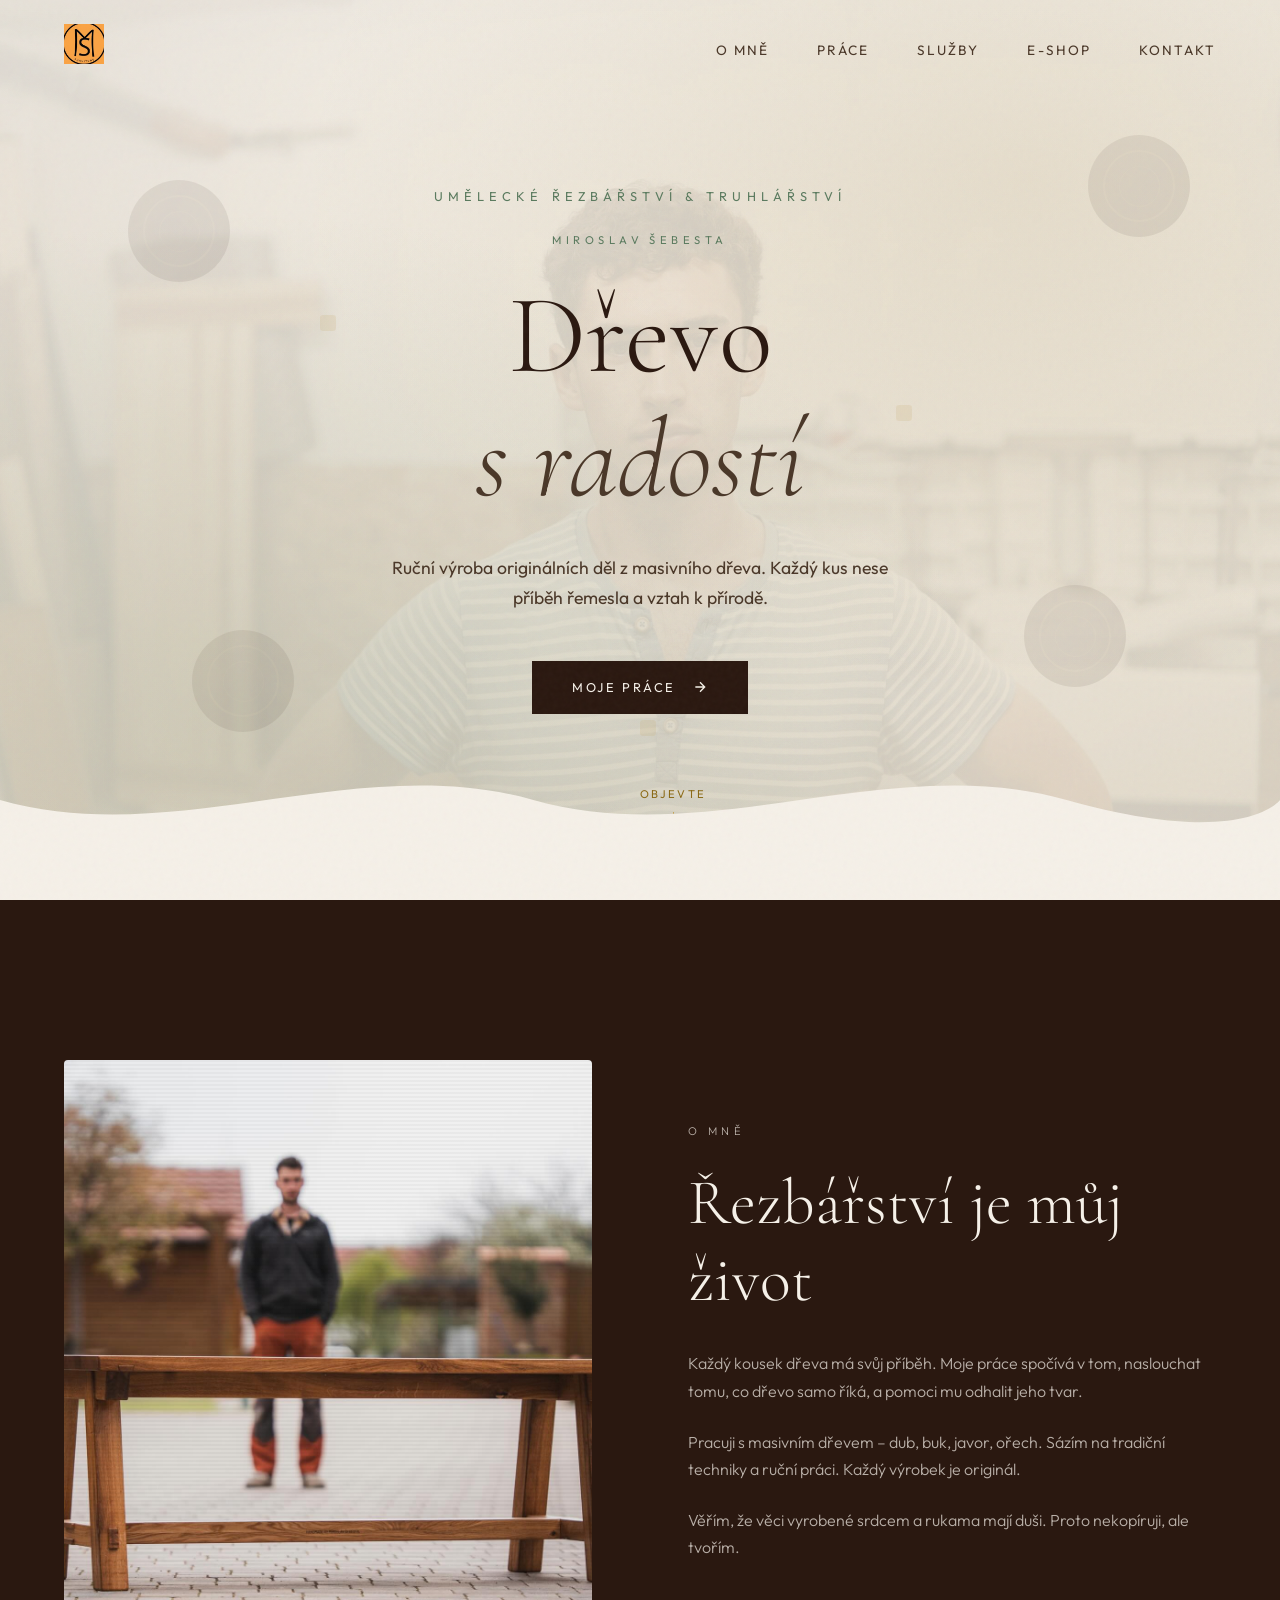
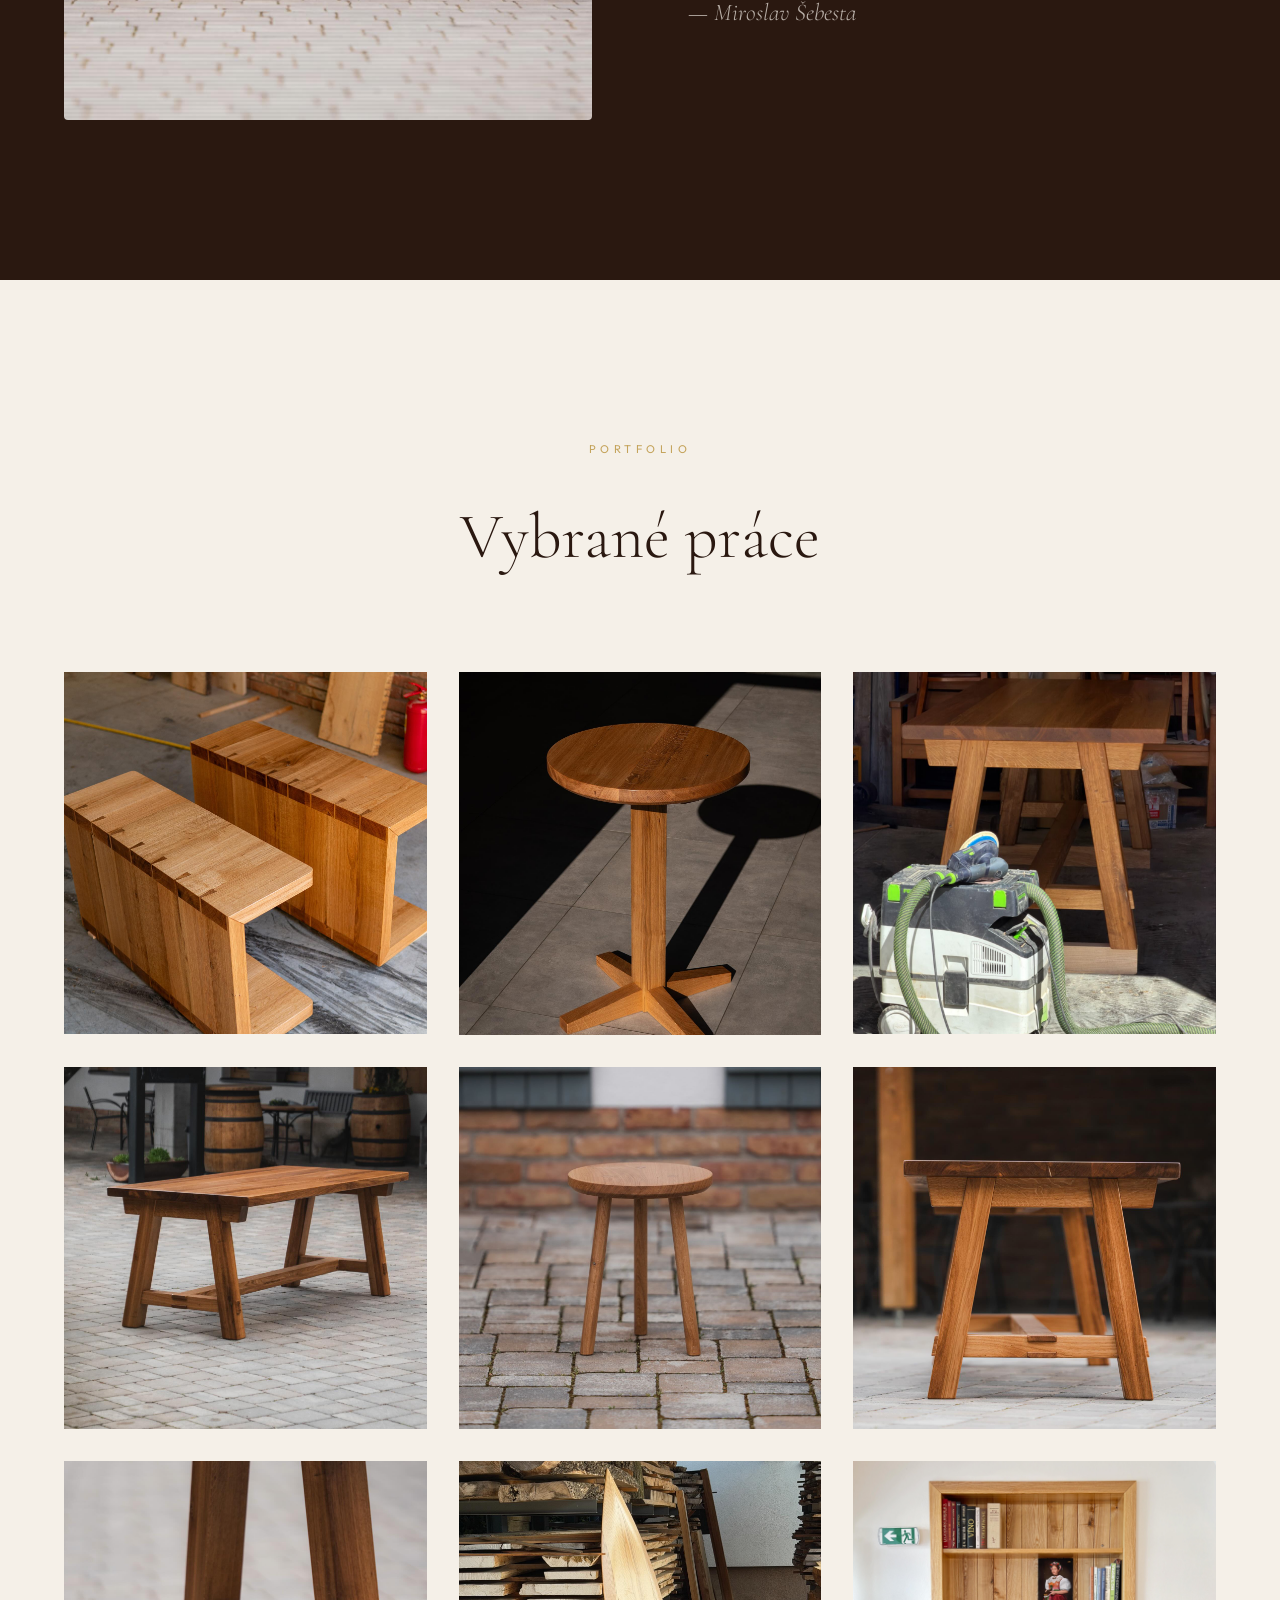
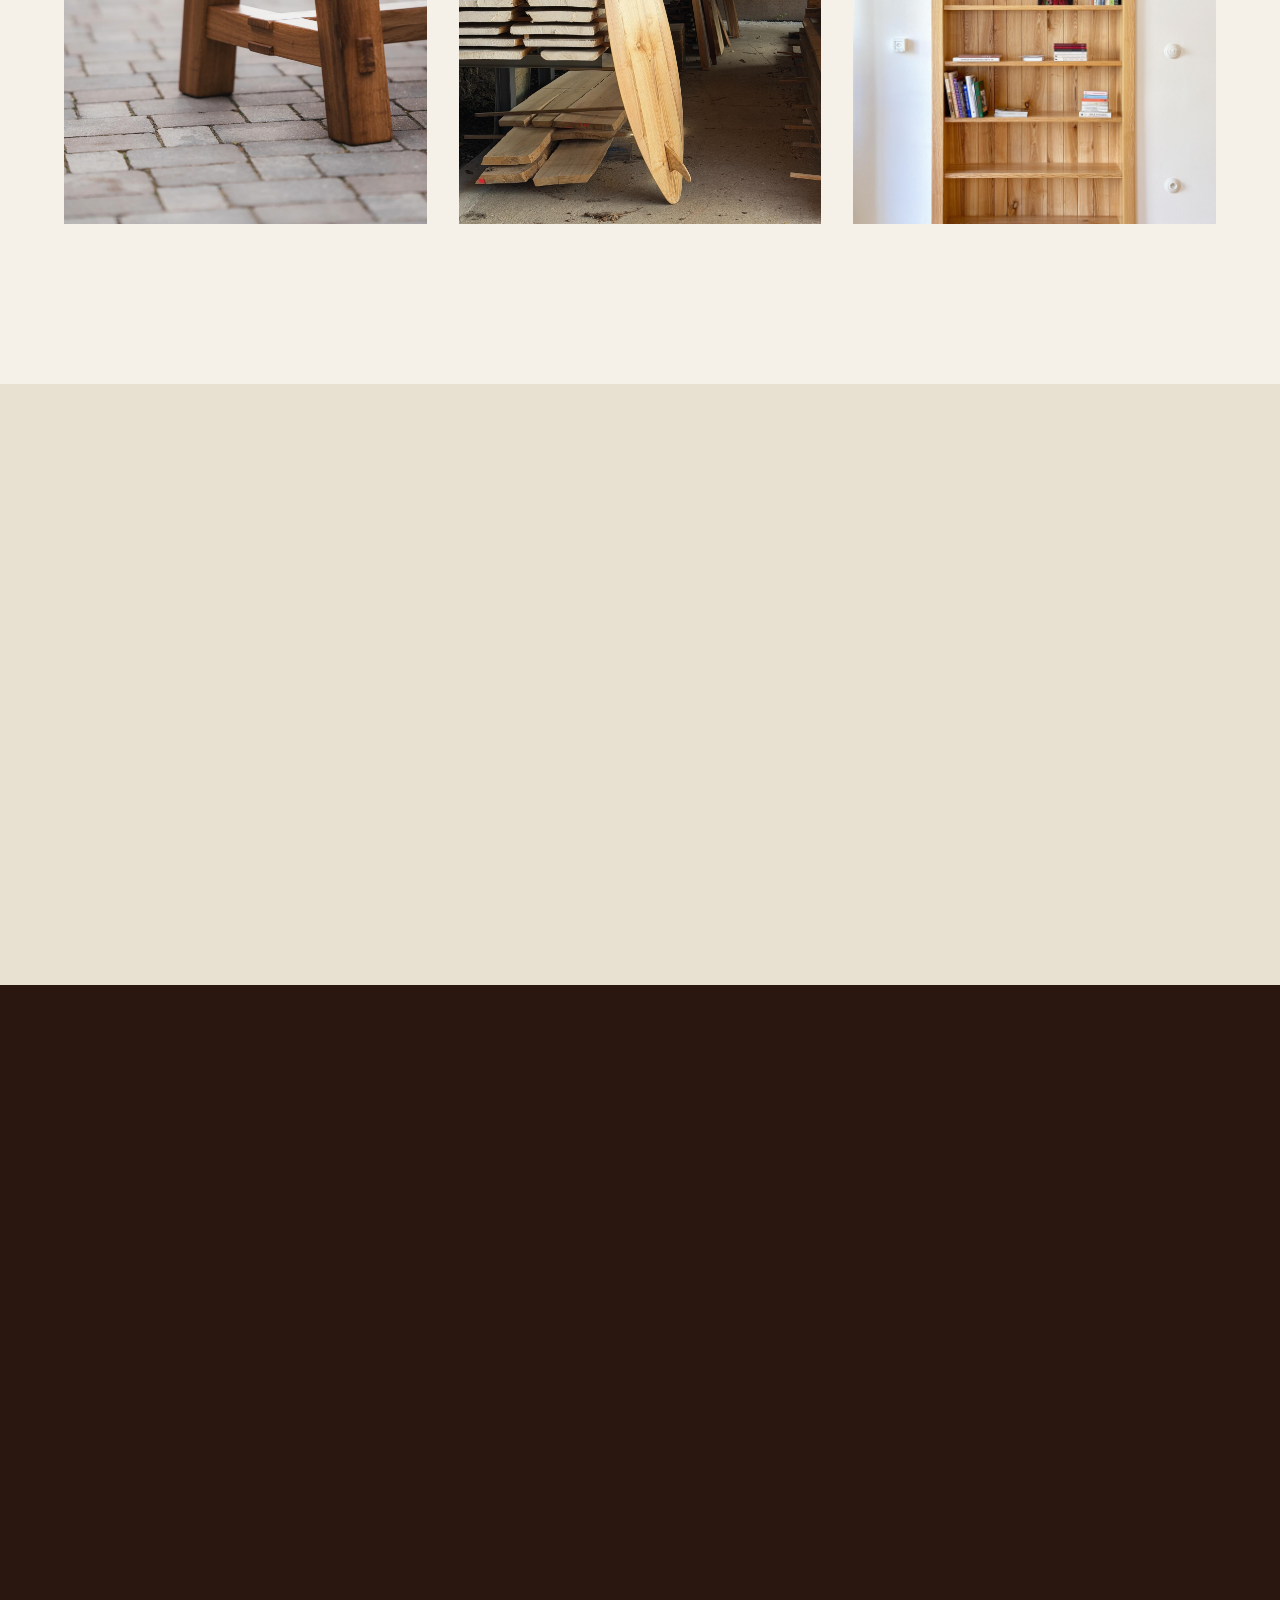
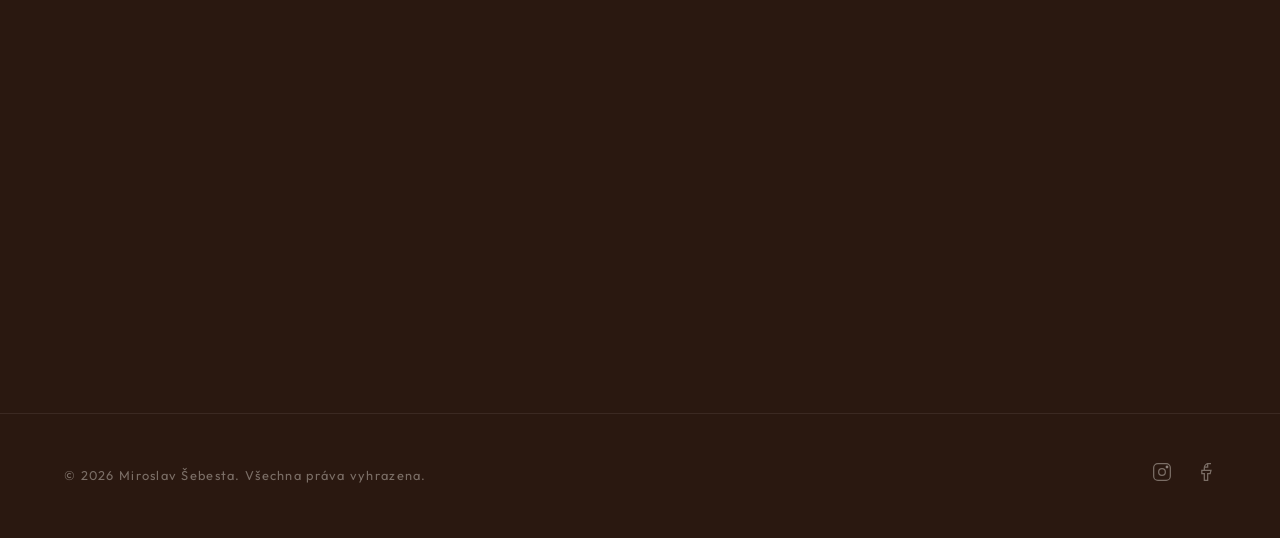
==== index.html @ 30ca237d "Initial commit: Miroslav Šebesta website" ====
<!DOCTYPE html>
<html lang="cs">
<head>
  <meta charset="UTF-8">
  <meta name="viewport" content="width=device-width, initial-scale=1.0">
  <title>MIROSLAV ŠEBESTA | Umělecké řezbářství</title>
  <link rel="preconnect" href="https://fonts.googleapis.com">
  <link rel="preconnect" href="https://fonts.gstatic.com" crossorigin>
  <link href="https://fonts.googleapis.com/css2?family=Cormorant+Garamond:ital,wght@0,300;0,400;0,600;1,300&family=Outfit:wght@300;400;500&display=swap" rel="stylesheet">
  <style>
    :root {
      --wood-dark: #2a1810;
      --wood-medium: #4a3728;
      --wood-light: #8b6914;
      --forest: #1e3a2f;
      --cream: #f5f0e8;
      --cream-warm: #e8e0d0;
      --leaf: #5a7a5e;
      --accent: #c4a35a;
    }

    * {
      margin: 0;
      padding: 0;
      box-sizing: border-box;
    }

    html {
      scroll-behavior: smooth;
    }

    body {
      font-family: 'Outfit', sans-serif;
      background: var(--cream);
      color: var(--wood-dark);
      line-height: 1.7;
      overflow-x: hidden;
    }

    /* Custom Scrollbar */
    ::-webkit-scrollbar {
      width: 8px;
    }
    ::-webkit-scrollbar-track {
      background: var(--cream-warm);
    }
    ::-webkit-scrollbar-thumb {
      background: var(--wood-medium);
      border-radius: 4px;
    }

    /* Grain texture overlay */
    body::before {
      content: '';
      position: fixed;
      top: 0;
      left: 0;
      width: 100%;
      height: 100%;
      pointer-events: none;
      opacity: 0.03;
      background-image: url("data:image/svg+xml,%3Csvg viewBox='0 0 200 200' xmlns='http://www.w3.org/2000/svg'%3E%3Cfilter id='noise'%3E%3CfeTurbulence type='fractalNoise' baseFrequency='0.9' numOctaves='4' stitchTiles='stitch'/%3E%3C/filter%3E%3Crect width='100%25' height='100%25' filter='url(%23noise)'/%3E%3C/svg%3E");
      z-index: 9999;
    }

    /* Navigation */
    nav {
      position: fixed;
      top: 0;
      left: 0;
      right: 0;
      padding: 1.5rem 4rem;
      display: flex;
      justify-content: space-between;
      align-items: center;
      z-index: 1000;
      transition: all 0.5s cubic-bezier(0.4, 0, 0.2, 1);
    }

    nav.scrolled {
      background: rgba(245, 240, 232, 0.95);
      backdrop-filter: blur(10px);
      padding: 1rem 4rem;
      box-shadow: 0 2px 20px rgba(42, 24, 16, 0.08);
    }

    .logo {
      font-family: 'Cormorant Garamond', serif;
      font-size: 1.4rem;
      font-weight: 400;
      letter-spacing: 0.2em;
      color: var(--wood-dark);
      text-decoration: none;
    }

    .nav-links {
      display: flex;
      gap: 3rem;
      list-style: none;
    }

    .nav-links a {
      color: var(--wood-medium);
      text-decoration: none;
      font-size: 0.85rem;
      letter-spacing: 0.15em;
      text-transform: uppercase;
      position: relative;
      transition: color 0.3s;
    }

    .nav-links a::after {
      content: '';
      position: absolute;
      bottom: -4px;
      left: 0;
      width: 0;
      height: 1px;
      background: var(--accent);
      transition: width 0.3s cubic-bezier(0.4, 0, 0.2, 1);
    }

    .nav-links a:hover {
      color: var(--wood-dark);
    }

    .nav-links a:hover::after {
      width: 100%;
    }

    /* Hero Section */
    .hero {
      min-height: 100vh;
      display: flex;
      align-items: center;
      justify-content: center;
      position: relative;
      overflow: hidden;
    }

    .hero-bg {
      position: absolute;
      inset: 0;
      background: 
        radial-gradient(ellipse at 20% 80%, rgba(90, 122, 94, 0.15) 0%, transparent 50%),
        radial-gradient(ellipse at 80% 20%, rgba(139, 105, 20, 0.1) 0%, transparent 50%),
        linear-gradient(180deg, var(--cream) 0%, var(--cream-warm) 100%);
    }

    .hero-bg::after {
      content: '';
      position: absolute;
      inset: 0;
      background-image: url('assets/hero-sebesta.jpg');
      background-size: cover;
      background-position: center 30%;
      opacity: 0.1;
      mix-blend-mode: multiply;
      filter: grayscale(20%);
    }

    .hero-content {
      text-align: center;
      z-index: 2;
      padding: 2rem;
      max-width: 50%;
    }

    /* Hero product */
    .hero-product {
      position: absolute;
      right: 5%;
      top: 50%;
      transform: translateY(-50%);
      width: clamp(180px, 22vw, 300px);
      z-index: 1;
      animation: productFloat 7s ease-in-out infinite;
    }

    .hero-product img {
      width: 100%;
      height: auto;
      border-radius: 8px;
      box-shadow: 0 25px 50px rgba(42, 24, 16, 0.3);
      object-fit: cover;
    }

    @keyframes productFloat {
      0%, 100% { transform: translateY(-50%) rotate(-2deg); }
      50% { transform: translateY(calc(-50% - 20px)) rotate(0deg); }
    }

    @media (max-width: 768px) {
      .hero-product {
        position: relative;
        right: auto;
        top: auto;
        transform: none;
        margin: 2rem auto 0;
        width: 70%;
        max-width: 250px;
      }
    }


    <div class="hero-product">
      <img src="assets/work-5.jpg" alt="Dubová stolička">
    </div>

    @media (max-width: 768px) {
      .hero-product {
        position: relative;
        right: auto;
        top: auto;
        transform: none;
        margin: 2rem auto 0;
        width: 70%;
        max-width: 250px;
      }
    }

    .hero-subtitle {
      font-size: 0.8rem;
      letter-spacing: 0.4em;
      text-transform: uppercase;
      color: var(--leaf);
      margin-bottom: 1.5rem;
      opacity: 0;
      transform: translateY(20px);
      animation: fadeUp 1s 0.3s cubic-bezier(0.4, 0, 0.2, 1) forwards;
    }

    .hero-title {
      font-family: 'Cormorant Garamond', serif;
      font-size: clamp(3rem, 10vw, 7rem);
      font-weight: 300;
      line-height: 1.1;
      color: var(--wood-dark);
      margin-bottom: 2rem;
    }

    .hero-title span {
      display: block;
      opacity: 0;
      transform: translateY(40px);
      animation: fadeUp 1s cubic-bezier(0.4, 0, 0.2, 1) forwards;
    }

    .hero-title span:nth-child(1) { animation-delay: 0.5s; }
    .hero-title span:nth-child(2) { animation-delay: 0.7s; font-style: italic; color: var(--wood-medium); }

    .hero-description {
      font-size: 1.1rem;
      color: var(--wood-medium);
      max-width: 500px;
      margin: 0 auto 3rem;
      opacity: 0;
      transform: translateY(20px);
      animation: fadeUp 1s 1s cubic-bezier(0.4, 0, 0.2, 1) forwards;
    }

    .hero-cta {
      display: inline-flex;
      align-items: center;
      gap: 1rem;
      padding: 1rem 2.5rem;
      background: var(--wood-dark);
      color: var(--cream);
      text-decoration: none;
      font-size: 0.8rem;
      letter-spacing: 0.2em;
      text-transform: uppercase;
      transition: all 0.4s cubic-bezier(0.4, 0, 0.2, 1);
      opacity: 0;
      transform: translateY(20px);
      animation: fadeUp 1s 1.2s cubic-bezier(0.4, 0, 0.2, 1) forwards;
    }

    .hero-cta:hover {
      background: var(--forest);
      transform: translateY(-2px);
      box-shadow: 0 10px 30px rgba(42, 24, 16, 0.2);
    }

    .hero-cta svg {
      width: 16px;
      transition: transform 0.3s;
    }

    .hero-cta:hover svg {
      transform: translateX(4px);
    }

    /* Wood carving SVG decoration */
    .wood-grain {
      position: absolute;
      width: 100%;
      height: 200px;
      bottom: 0;
      left: 0;
    }

    /* Scroll indicator */
    .scroll-indicator {
      position: absolute;
      bottom: 3rem;
      left: 50%;
      transform: translateX(-50%);
      display: flex;
      flex-direction: column;
      align-items: center;
      gap: 0.5rem;
      opacity: 0;
      animation: fadeUp 1s 1.5s cubic-bezier(0.4, 0, 0.2, 1) forwards;
    }

    .scroll-indicator span {
      font-size: 0.7rem;
      letter-spacing: 0.2em;
      text-transform: uppercase;
      color: var(--wood-light);
    }

    .scroll-indicator .line {
      width: 1px;
      height: 40px;
      background: linear-gradient(to bottom, var(--accent), transparent);
      animation: scrollPulse 2s infinite;
    }

    @keyframes scrollPulse {
      0%, 100% { transform: scaleY(1); opacity: 1; }
      50% { transform: scaleY(0.5); opacity: 0.5; }
    }

    @keyframes fadeUp {
      to {
        opacity: 1;
        transform: translateY(0);
      }
    }

    /* Floating wood elements */
    .floating-elements {
      position: absolute;
      inset: 0;
      pointer-events: none;
      overflow: hidden;
    }

    .wood-slice {
      position: absolute;
      left: var(--x);
      top: var(--y);
      width: clamp(60px, 8vw, 120px);
      height: clamp(60px, 8vw, 120px);
      border-radius: 50%;
      background: linear-gradient(135deg, var(--wood-medium) 0%, var(--wood-dark) 100%);
      opacity: 0.08;
      animation: floatWood 12s ease-in-out infinite;
      animation-delay: calc(var(--i) * -2s);
    }

    .wood-slice::before {
      content: '';
      position: absolute;
      inset: 15%;
      border-radius: 50%;
      border: 2px solid rgba(196, 163, 90, 0.3);
    }

    .wood-slice::after {
      content: '';
      position: absolute;
      inset: 30%;
      border-radius: 50%;
      border: 1px solid rgba(196, 163, 90, 0.2);
    }

    .wood-chip {
      position: absolute;
      left: var(--x);
      top: var(--y);
      width: clamp(8px, 2vw, 16px);
      height: clamp(8px, 2vw, 16px);
      background: var(--accent);
      opacity: 0.15;
      border-radius: 20%;
      animation: floatChip 8s ease-in-out infinite;
      animation-delay: calc(var(--i) * -1.5s);
    }

    @keyframes floatWood {
      0%, 100% { transform: translateY(0) rotate(0deg); }
      25% { transform: translateY(-20px) rotate(5deg); }
      50% { transform: translateY(-10px) rotate(-3deg); }
      75% { transform: translateY(-25px) rotate(2deg); }
    }

    @keyframes floatChip {
      0%, 100% { transform: translateY(0) rotate(0deg) scale(1); }
      50% { transform: translateY(-30px) rotate(180deg) scale(1.2); }
    }

    /* About Section */
    .about {
      padding: 10rem 4rem;
      background: var(--wood-dark);
      color: var(--cream);
      position: relative;
      overflow: hidden;
    }

    .about-grid {
      display: grid;
      grid-template-columns: 1fr 1fr;
      gap: 6rem;
      max-width: 1400px;
      margin: 0 auto;
      align-items: center;
    }

    .about-image {
      position: relative;
      aspect-ratio: 4/5;
      background: linear-gradient(135deg, var(--wood-medium) 0%, var(--wood-dark) 100%);
      border-radius: 4px;
      overflow: hidden;
    }

    .about-image::before {
      content: '';
      position: absolute;
      inset: 0;
      background: 
        repeating-linear-gradient(
          0deg,
          transparent,
          transparent 2px,
          rgba(0,0,0,0.03) 2px,
          rgba(0,0,0,0.03) 4px
        );
    }

    .about-image-placeholder {
      position: absolute;
      inset: 0;
      display: flex;
      align-items: center;
      justify-content: center;
      font-family: 'Cormorant Garamond', serif;
      font-size: 1.2rem;
      color: rgba(245, 240, 232, 0.3);
      letter-spacing: 0.3em;
    }

    .about-content {
      padding: 2rem 0;
    }

    .section-label {
      font-size: 0.7rem;
      letter-spacing: 0.4em;
      text-transform: uppercase;
      color: var(--accent);
      margin-bottom: 1.5rem;
    }

    .about h2 {
      font-family: 'Cormorant Garamond', serif;
      font-size: clamp(2.5rem, 5vw, 4rem);
      font-weight: 300;
      line-height: 1.2;
      margin-bottom: 2rem;
    }

    .about p {
      color: rgba(245, 240, 232, 0.7);
      margin-bottom: 1.5rem;
      font-weight: 300;
    }

    .about-signature {
      font-family: 'Cormorant Garamond', serif;
      font-size: 1.5rem;
      font-style: italic;
      color: var(--accent);
      margin-top: 2rem;
    }

    /* Work Section */
    .work {
      padding: 10rem 4rem;
      background: var(--cream);
    }

    .work-header {
      text-align: center;
      max-width: 600px;
      margin: 0 auto 5rem;
    }

    .work-header h2 {
      font-family: 'Cormorant Garamond', serif;
      font-size: clamp(2.5rem, 5vw, 4rem);
      font-weight: 300;
      margin-bottom: 1.5rem;
    }

    .work-grid {
      display: grid;
      grid-template-columns: repeat(3, 1fr);
      gap: 2rem;
      max-width: 1400px;
      margin: 0 auto;
    }

    .work-card {
      position: relative;
      aspect-ratio: 1;
      background: var(--cream-warm);
      overflow: hidden;
      cursor: pointer;
    }

    .work-card img {
      position: absolute;
      inset: 0;
      width: 100%;
      height: 100%;
      object-fit: cover;
      transition: transform 0.6s cubic-bezier(0.4, 0, 0.2, 1);
    }

    .work-card:hover img {
      transform: scale(1.05);
    }

    .work-card::before {
      content: '';
      position: absolute;
      inset: 0;
      background: linear-gradient(135deg, var(--wood-medium) 0%, var(--wood-dark) 100%);
      opacity: 0;
      z-index: 1;
      transition: opacity 0.5s cubic-bezier(0.4, 0, 0.2, 1);
    }

    .work-card:hover::before {
      opacity: 1;
    }

    .work-card-content {
      position: absolute;
      inset: 0;
      display: flex;
      flex-direction: column;
      justify-content: flex-end;
      padding: 2rem;
      z-index: 1;
    }

    .work-card-label {
      font-size: 0.65rem;
      letter-spacing: 0.3em;
      text-transform: uppercase;
      color: var(--wood-medium);
      margin-bottom: 0.5rem;
      transform: translateY(20px);
      opacity: 0;
      transition: all 0.4s 0.1s cubic-bezier(0.4, 0, 0.2, 1);
    }

    .work-card h3 {
      font-family: 'Cormorant Garamond', serif;
      font-size: 1.5rem;
      font-weight: 400;
      color: var(--wood-dark);
      transform: translateY(20px);
      opacity: 0;
      transition: all 0.4s 0.15s cubic-bezier(0.4, 0, 0.2, 1);
    }

    .work-card:hover .work-card-label,
    .work-card:hover h3 {
      transform: translateY(0);
      opacity: 1;
    }

    .work-card-icon {
      position: absolute;
      top: 50%;
      left: 50%;
      transform: translate(-50%, -50%) scale(0.5);
      opacity: 0;
      transition: all 0.5s cubic-bezier(0.4, 0, 0.2, 1);
      color: var(--cream);
    }

    .work-card:hover .work-card-icon {
      transform: translate(-50%, -50%) scale(1);
      opacity: 1;
    }

    /* Services Section */
    .services {
      padding: 10rem 4rem;
      background: var(--cream-warm);
    }

    .services-grid {
      display: grid;
      grid-template-columns: repeat(3, 1fr);
      gap: 3rem;
      max-width: 1200px;
      margin: 0 auto;
    }

    .service-card {
      text-align: center;
      padding: 3rem 2rem;
      background: var(--cream);
      border: 1px solid rgba(42, 24, 16, 0.08);
      transition: all 0.4s cubic-bezier(0.4, 0, 0.2, 1);
    }

    .service-card:hover {
      transform: translateY(-8px);
      box-shadow: 0 20px 40px rgba(42, 24, 16, 0.1);
      border-color: var(--accent);
    }

    .service-icon {
      width: 48px;
      height: 48px;
      margin: 0 auto 1.5rem;
      color: var(--wood-medium);
    }

    .service-card h3 {
      font-family: 'Cormorant Garamond', serif;
      font-size: 1.4rem;
      font-weight: 400;
      margin-bottom: 1rem;
    }

    .service-card p {
      font-size: 0.9rem;
      color: var(--wood-medium);
      font-weight: 300;
    }

    /* Contact Section */
    .contact {
      padding: 10rem 4rem;
      background: var(--wood-dark);
      color: var(--cream);
      text-align: center;
    }

    .contact h2 {
      font-family: 'Cormorant Garamond', serif;
      font-size: clamp(2.5rem, 5vw, 4rem);
      font-weight: 300;
      margin-bottom: 1.5rem;
    }

    .contact p {
      color: rgba(245, 240, 232, 0.6);
      max-width: 500px;
      margin: 0 auto 3rem;
      font-weight: 300;
    }

    .contact-email {
      display: inline-block;
      font-family: 'Cormorant Garamond', serif;
      font-size: 1.5rem;
      color: var(--accent);
      text-decoration: none;
      border-bottom: 1px solid var(--accent);
      padding-bottom: 0.25rem;
      transition: all 0.3s;
    }

    .contact-email:hover {
      color: var(--cream);
      border-color: var(--cream);
    }

    /* Contact Form */
    .contact-form {
      display: flex;
      flex-direction: column;
      gap: 1rem;
      max-width: 400px;
      margin: 3rem auto 0;
    }

    .contact-form input,
    .contact-form textarea {
      padding: 1rem 1.25rem;
      background: rgba(245, 240, 232, 0.08);
      border: 1px solid rgba(245, 240, 232, 0.2);
      border-radius: 4px;
      color: var(--cream);
      font-family: 'Outfit', sans-serif;
      font-size: 0.95rem;
      transition: all 0.3s;
    }

    .contact-form input::placeholder,
    .contact-form textarea::placeholder {
      color: rgba(245, 240, 232, 0.4);
    }

    .contact-form input:focus,
    .contact-form textarea:focus {
      outline: none;
      border-color: var(--accent);
      background: rgba(245, 240, 232, 0.12);
    }

    .contact-form textarea {
      resize: vertical;
      min-height: 100px;
    }

    .contact-form button {
      padding: 1rem 2rem;
      background: var(--accent);
      border: none;
      border-radius: 4px;
      color: var(--wood-dark);
      font-family: 'Outfit', sans-serif;
      font-size: 0.8rem;
      font-weight: 500;
      letter-spacing: 0.15em;
      text-transform: uppercase;
      cursor: pointer;
      transition: all 0.3s;
    }

    .contact-form button:hover {
      background: var(--cream);
      transform: translateY(-2px);
      box-shadow: 0 8px 20px rgba(42, 24, 16, 0.3);
    }

    /* Footer */
    footer {
      padding: 3rem 4rem;
      background: var(--wood-dark);
      color: rgba(245, 240, 232, 0.4);
      display: flex;
      justify-content: space-between;
      align-items: center;
      border-top: 1px solid rgba(245, 240, 232, 0.08);
    }

    footer p {
      font-size: 0.8rem;
      letter-spacing: 0.1em;
    }

    .social-links {
      display: flex;
      gap: 1.5rem;
    }

    .social-links a {
      color: rgba(245, 240, 232, 0.4);
      transition: color 0.3s;
    }

    .social-links a:hover {
      color: var(--accent);
    }

    .social-links svg {
      width: 20px;
      height: 20px;
    }

    /* Responsive */
    @media (max-width: 968px) {
      nav {
        padding: 1rem 2rem;
      }
      
      .nav-links {
        display: none;
      }

      .about-grid {
        grid-template-columns: 1fr;
        gap: 3rem;
      }

      .work-grid,
      .services-grid {
        grid-template-columns: 1fr;
        max-width: 500px;
      }

      .about, .work, .services, .contact {
        padding: 5rem 2rem;
      }

      footer {
        flex-direction: column;
        gap: 1.5rem;
        text-align: center;
      }
    }

    /* Animations for scroll reveal */
    .reveal {
      opacity: 0;
      transform: translateY(30px);
      transition: all 0.8s cubic-bezier(0.4, 0, 0.2, 1);
    }

    .reveal.visible {
      opacity: 1;
      transform: translateY(0);
    }
  </style>
</head>
<body>
  <!-- Navigation -->
  <nav id="navbar">
    <a href="#" class="logo"><img src="assets/logo1.jpg" alt="Miroslav Šebesta" style="height:40px;object-fit:contain;"></a>
    <ul class="nav-links">
      <li><a href="#about">O mně</a></li>
      <li><a href="#work">Práce</a></li>
      <li><a href="#služby">Služby</a></li>
      <li><a href="eshop.html">E-shop</a></li>
      <li><a href="#kontakt">Kontakt</a></li>
    </ul>
  </nav>

  <!-- Hero Section -->
  <section class="hero">
    <div class="hero-bg"></div>
    
    <!-- Floating wood elements -->
    <div class="floating-elements">
      <div class="wood-slice" style="--i:1;--x:10%;--y:20%;"></div>
      <div class="wood-slice" style="--i:2;--x:85%;--y:15%;"></div>
      <div class="wood-slice" style="--i:3;--x:15%;--y:70%;"></div>
      <div class="wood-slice" style="--i:4;--x:80%;--y:65%;"></div>
      <div class="wood-chip" style="--i:5;--x:25%;--y:35%;"></div>
      <div class="wood-chip" style="--i:6;--x:70%;--y:45%;"></div>
      <div class="wood-chip" style="--i:7;--x:50%;--y:80%;"></div>
    </div>
    <div class="hero-content">
  <p class="hero-subtitle">Umělecké řezbářství & truhlářství</p>
    <p class="hero-subtitle" style="font-size: 0.7rem; margin-top: 0.5rem;">Miroslav Šebesta</p>
      <h1 class="hero-title">
        <span>Dřevo</span>
        <span>s radostí</span>
      </h1>
      <p class="hero-description">
        Ruční výroba originálních děl z masivního dřeva. 
        Každý kus nese příběh řemesla a vztah k přírodě.
      </p>
      <a href="#work" class="hero-cta">
        Moje práce
        <svg viewBox="0 0 24 24" fill="none" stroke="currentColor" stroke-width="2">
          <path d="M5 12h14M12 5l7 7-7 7"/>
        </svg>
      </a>
    </div>
    <div class="scroll-indicator">
      <span>Objevte</span>
      <div class="line"></div>
    </div>
    <svg class="wood-grain" viewBox="0 0 1440 200" preserveAspectRatio="none">
      <path fill="var(--cream)" d="M0,100 C200,150 400,50 600,100 C800,150 1000,50 1200,100 C1400,150 1440,100 1440,100 L1440,200 L0,200 Z"/>
    </svg>
  </section>

  <!-- About Section -->
  <section class="about" id="about">
    <div class="about-grid">
      <div class="about-image reveal">
        <img src="assets/tul.jpg" alt="Mirek u práce" style="width:100%;height:100%;object-fit:cover;">
      </div>
      <div class="about-content reveal">
        <p class="section-label">O mně</p>
        <h2>Řezbářství je můj život</h2>
        <p>
          Každý kousek dřeva má svůj příběh. Moje práce spočívá v tom, 
          naslouchat tomu, co dřevo samo říká, a pomoci mu odhalit jeho tvar.
        </p>
        <p>
          Pracuji s masivním dřevem – dub, buk, javor, ořech. 
          Sázím na tradiční techniky a ruční práci. 
          Každý výrobek je originál.
        </p>
        <p>
          Věřím, že věci vyrobené srdcem a rukama mají duši. 
          Proto nekopíruji, ale tvořím.
        </p>
        <p class="about-signature">— Miroslav Šebesta</p>
      </div>
    </div>
  </section>

  <!-- Work Section -->
  <section class="work" id="work">
    <div class="work-header reveal">
      <p class="section-label">Portfolio</p>
      <h2>Vybrané práce</h2>
    </div>
    <div class="work-grid">
      <div class="work-card reveal">
        <img src="assets/work-1.jpg" alt="Odkládací stolky" style="width:100%;height:100%;object-fit:cover;">
        <div class="work-card-content">
          <p class="work-card-label">Nábytek</p>
          <h3>Odkládací stolky C</h3>
        </div>
      </div>
      <div class="work-card reveal">
        <img src="assets/work-2.jpg" alt="Barový stolek" style="width:100%;height:100%;object-fit:cover;">
        <div class="work-card-content">
          <p class="work-card-label">Nábytek</p>
          <h3>Barový stolek</h3>
        </div>
      </div>
      <div class="work-card reveal">
        <img src="assets/work-3.jpg" alt="Jídelní stůl" style="width:100%;height:100%;object-fit:cover;">
        <div class="work-card-content">
          <p class="work-card-label">Nábytek</p>
          <h3>Dubový stůl</h3>
        </div>
      </div>
      <div class="work-card reveal">
        <img src="assets/work-4.jpg" alt="Venkovní stůl" style="width:100%;height:100%;object-fit:cover;">
        <div class="work-card-content">
          <p class="work-card-label">Exteriér</p>
          <h3>Venkovní stůl</h3>
        </div>
      </div>
      <div class="work-card reveal">
        <img src="assets/work-5.jpg" alt="Dubová stolička" style="width:100%;height:100%;object-fit:cover;">
        <div class="work-card-content">
          <p class="work-card-label">Nábytek</p>
          <h3>Dubová stolička</h3>
        </div>
      </div>
      <div class="work-card reveal">
        <img src="assets/work-6.jpg" alt="Detail stolu" style="width:100%;height:100%;object-fit:cover;">
        <div class="work-card-content">
          <p class="work-card-label">Detail</p>
          <h3>Tesařské spoje</h3>
        </div>
      </div>
      <div class="work-card reveal">
        <img src="assets/work-7.jpg" alt="Detaily spojů" style="width:100%;height:100%;object-fit:cover;">
        <div class="work-card-content">
          <p class="work-card-label">Detail</p>
          <h3>Průchozí čep</h3>
        </div>
      </div>
      <div class="work-card reveal">
        <img src="assets/work-8.jpg" alt="Surfboard" style="width:100%;height:100%;object-fit:cover;">
        <div class="work-card-content">
          <p class="work-card-label">Design</p>
          <h3>Surfboard</h3>
        </div>
      </div>
      <div class="work-card reveal">
        <img src="assets/work-9.jpg" alt="Knihovna" style="width:100%;height:100%;object-fit:cover;">
        <div class="work-card-content">
          <p class="work-card-label">Nábytek</p>
          <h3>Knihovna</h3>
        </div>
      </div>
    </div>
  </section>

  <!-- Services Section -->
  <section class="services" id="služby">
    <div class="services-grid">
      <div class="service-card reveal">
        <svg class="service-icon" viewBox="0 0 24 24" fill="none" stroke="currentColor" stroke-width="1.5">
          <path d="M12 2L2 7l10 5 10-5-10-5z"/>
          <path d="M2 17l10 5 10-5M2 12l10 5 10-5"/>
        </svg>
        <h3>Zakázková výroba</h3>
        <p>Návrh a výroba nábytku na míru podle vašich představ a prostoru.</p>
      </div>
      <div class="service-card reveal">
        <svg class="service-icon" viewBox="0 0 24 24" fill="none" stroke="currentColor" stroke-width="1.5">
          <path d="M14.7 6.3a1 1 0 0 0 0 1.4l1.6 1.6a1 1 0 0 0 1.4 0l3.77-3.77a6 6 0 0 1-7.94 7.94l-6.91 6.91a2.12 2.12 0 0 1-3-3l6.91-6.91a6 6 0 0 1 7.94-7.94l-3.76 3.76z"/>
        </svg>
        <h3>Restaurování</h3>
        <p>Oprava a oživení starých kusů nábytku. Vrátíme jim nový život.</p>
      </div>
      <div class="service-card reveal">
        <svg class="service-icon" viewBox="0 0 24 24" fill="none" stroke="currentColor" stroke-width="1.5">
          <rect x="3" y="3" width="18" height="18" rx="2"/>
          <path d="M3 9h18M9 3v18"/>
        </svg>
        <h3>Interiéry na míru</h3>
        <p>Kompletní návrh a realizace jídelen, kuchyní, vináren, kaváren. Od konceptu po finální kus.</p>
      </div>
    </div>
  </section>

  <!-- Contact Section -->
  <section class="contact" id="kontakt">
    <p class="section-label reveal">Kontakt</p>
    <h2 class="reveal">Pojďme vytvořit něco krásného</h2>
    <p class="reveal">
      Máte nápad nebo zájem o zakázku? 
      Napište mi – rádi probereme, co všechno lze vytvořit.
    </p>
    <a href="mailto:sebwood@email.cz" class="contact-email reveal">sebwood@email.cz</a>
    
    <!-- Contact Form -->
    <form class="contact-form reveal" action="mailto:sebwood@email.cz" method="post" enctype="text/plain">
      <input type="text" name="name" placeholder="Vaše jméno" required>
      <input type="email" name="email" placeholder="Váš email" required>
      <textarea name="message" placeholder="Zpráva..." rows="4" required></textarea>
      <button type="submit">Odeslat</button>
    </form>
  </section>

  <!-- Footer -->
  <footer>
    <p>© 2026 Miroslav Šebesta. Všechna práva vyhrazena.</p>
    <div class="social-links">
      <a href="https://www.instagram.com/mir_sebwood/" target="_blank" rel="noopener" aria-label="Instagram">
        <svg viewBox="0 0 24 24" fill="none" stroke="currentColor" stroke-width="1.5">
          <rect x="2" y="2" width="20" height="20" rx="5"/>
          <circle cx="12" cy="12" r="4"/>
          <circle cx="18" cy="6" r="1" fill="currentColor"/>
        </svg>
      </a>
      <a href="https://www.facebook.com/mirek.sebesta.39/" target="_blank" rel="noopener" aria-label="Facebook">
        <svg viewBox="0 0 24 24" fill="none" stroke="currentColor" stroke-width="1.5">
          <path d="M18 2h-3a5 5 0 0 0-5 5v3H7v4h3v8h4v-8h3l1-4H10V7a1 1 0 0 1 1-1h3V2z"/>
        </svg>
      </a>
    </div>
  </footer>

  <script>
    // Navigation scroll effect
    const navbar = document.getElementById('navbar');
    window.addEventListener('scroll', () => {
      if (window.scrollY > 50) {
        navbar.classList.add('scrolled');
      } else {
        navbar.classList.remove('scrolled');
    }
    });

    // Scroll reveal animation
    const revealElements = document.querySelectorAll('.reveal');
    
    const revealOnScroll = () => {
      const windowHeight = window.innerHeight;
      revealElements.forEach(el => {
        const elementTop = el.getBoundingClientRect().top;
        const revealPoint = 150;
        
        if (elementTop < windowHeight - revealPoint) {
          el.classList.add('visible');
        }
      });
    };

    window.addEventListener('scroll', revealOnScroll);
    revealOnScroll(); // Initial check
  </script>
</body>
</html>
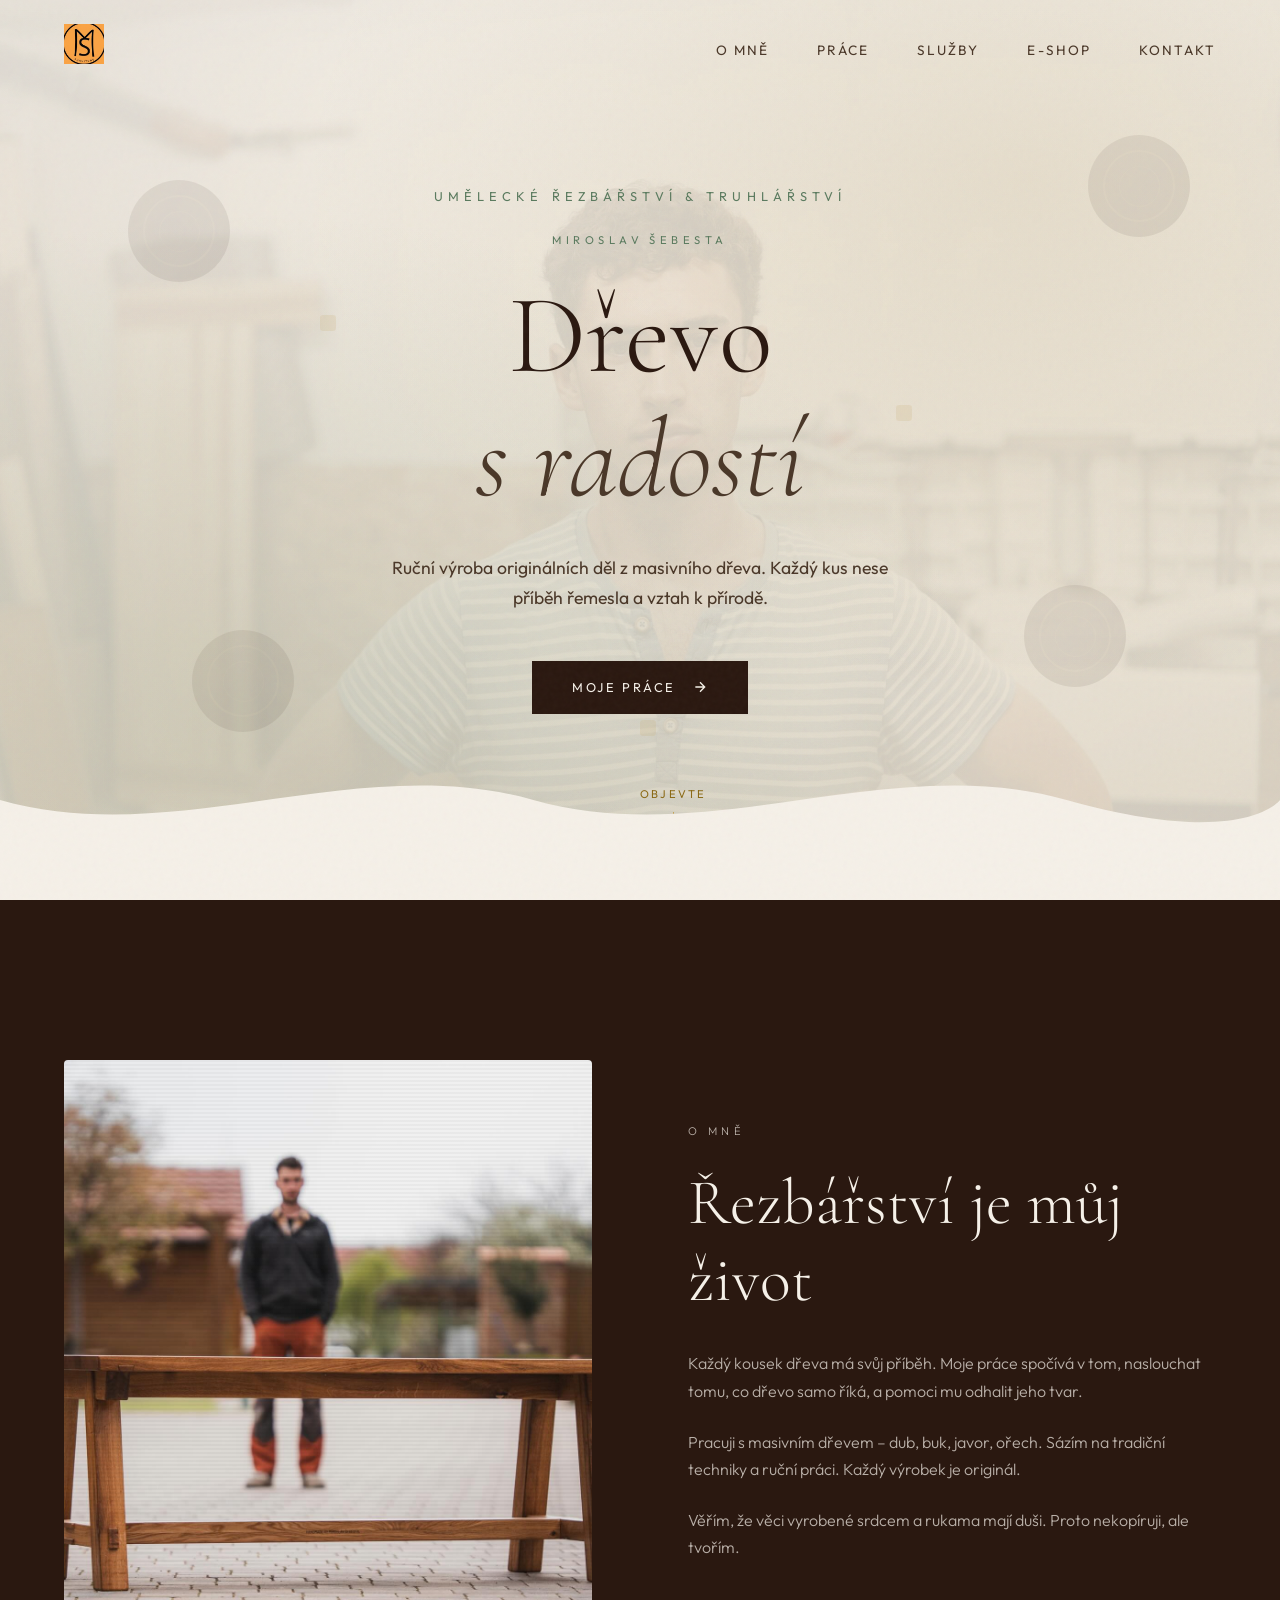
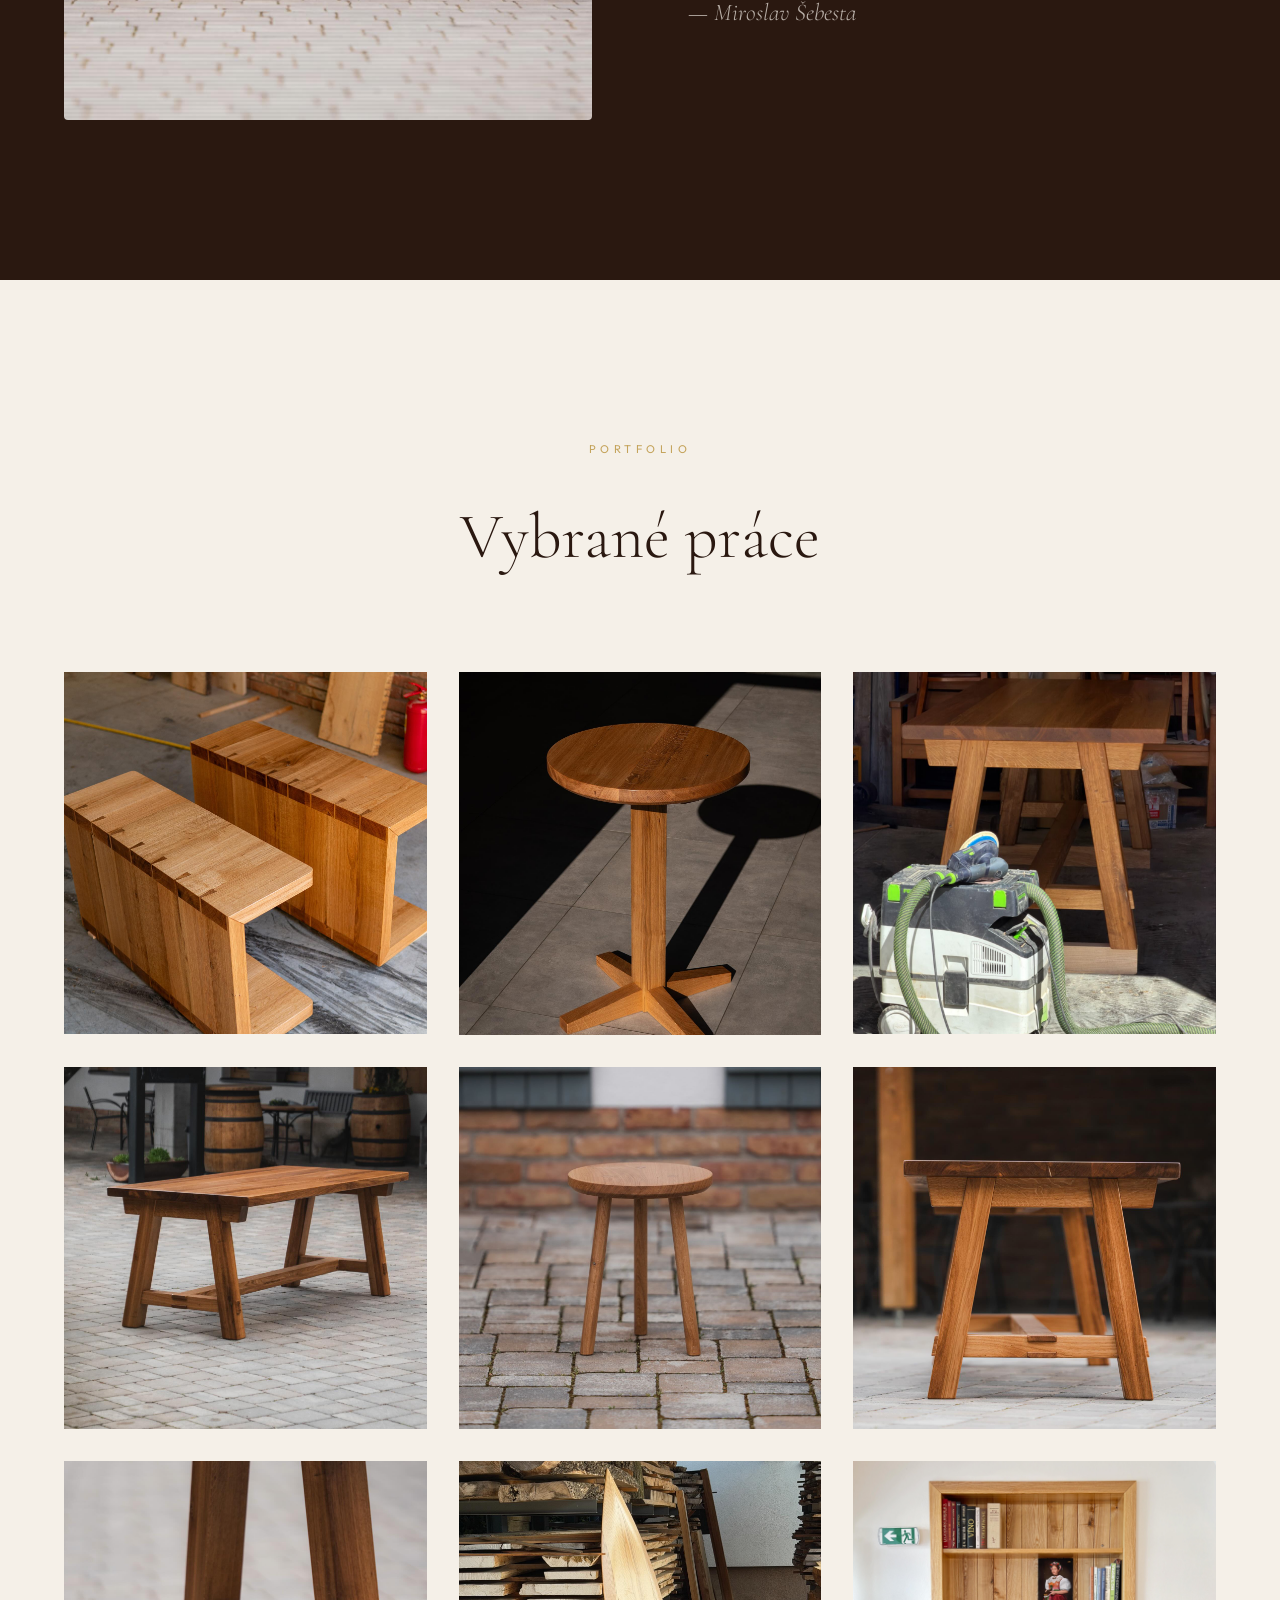
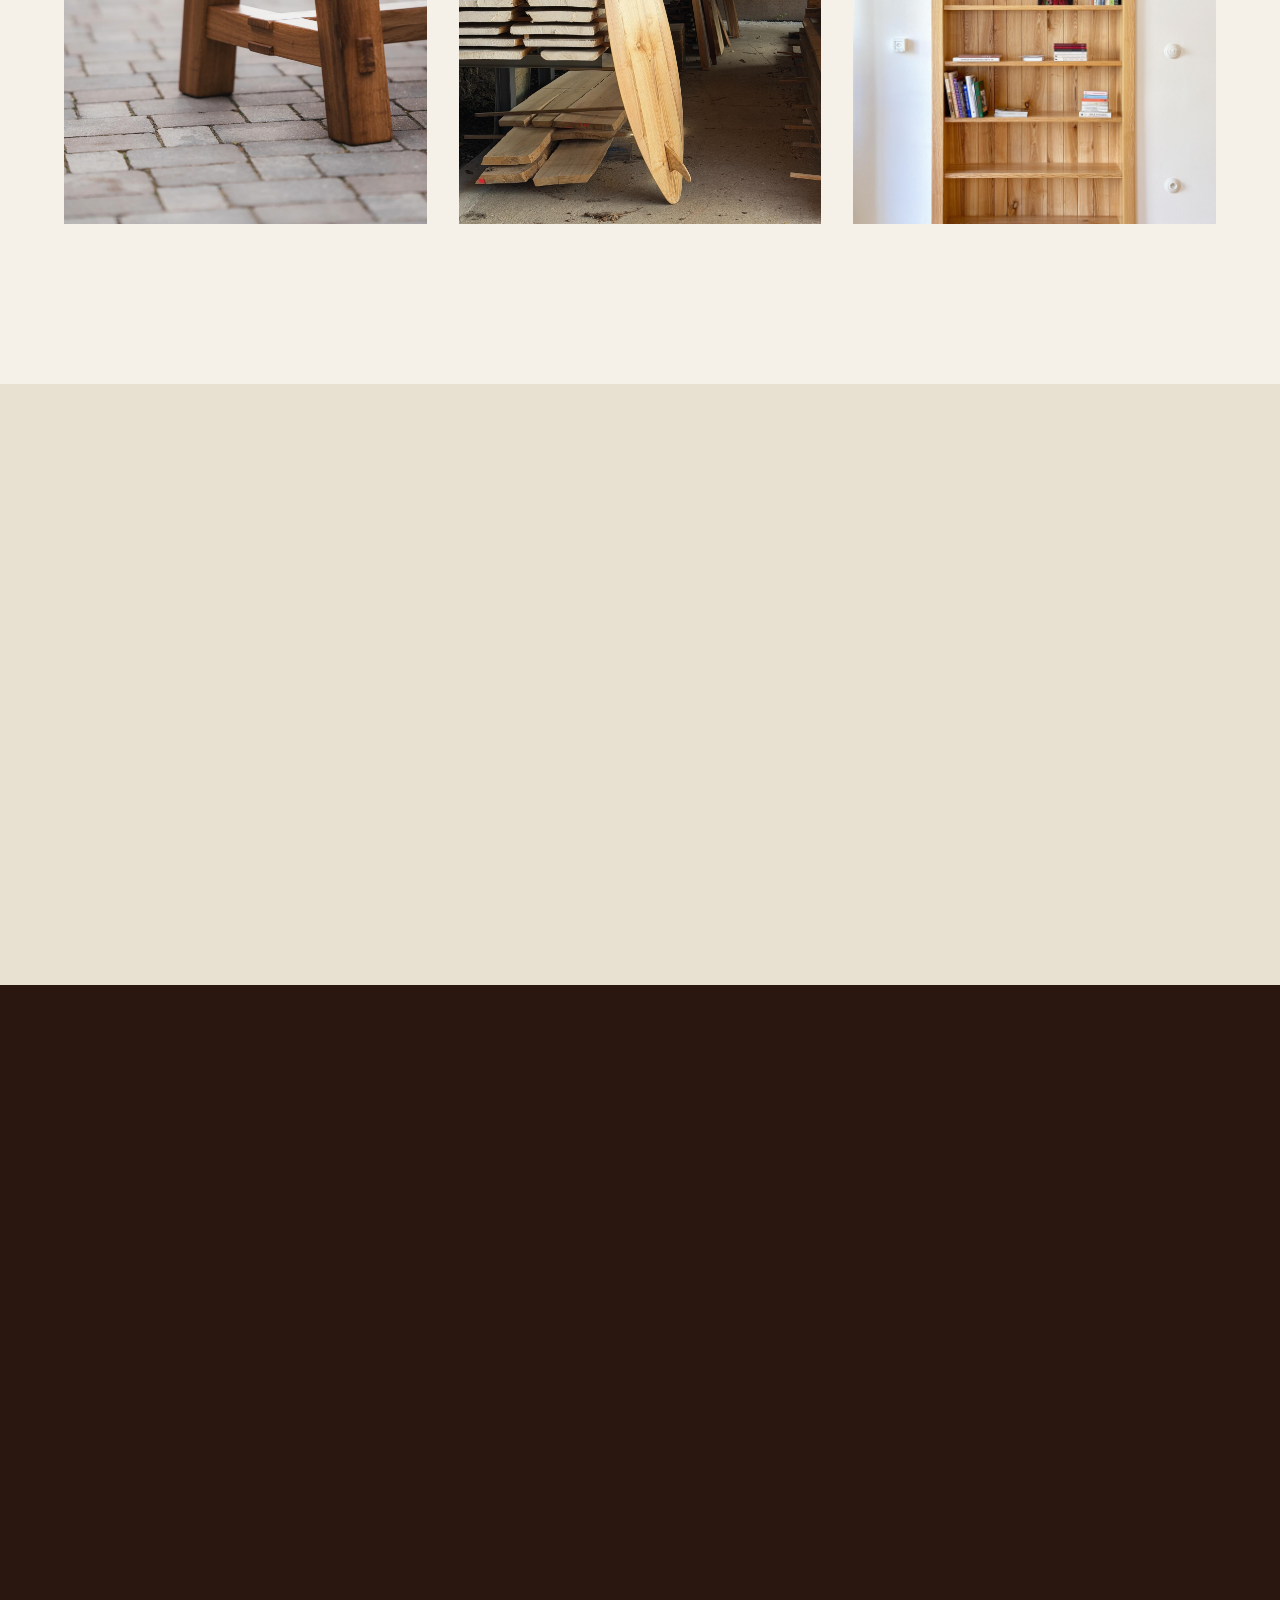
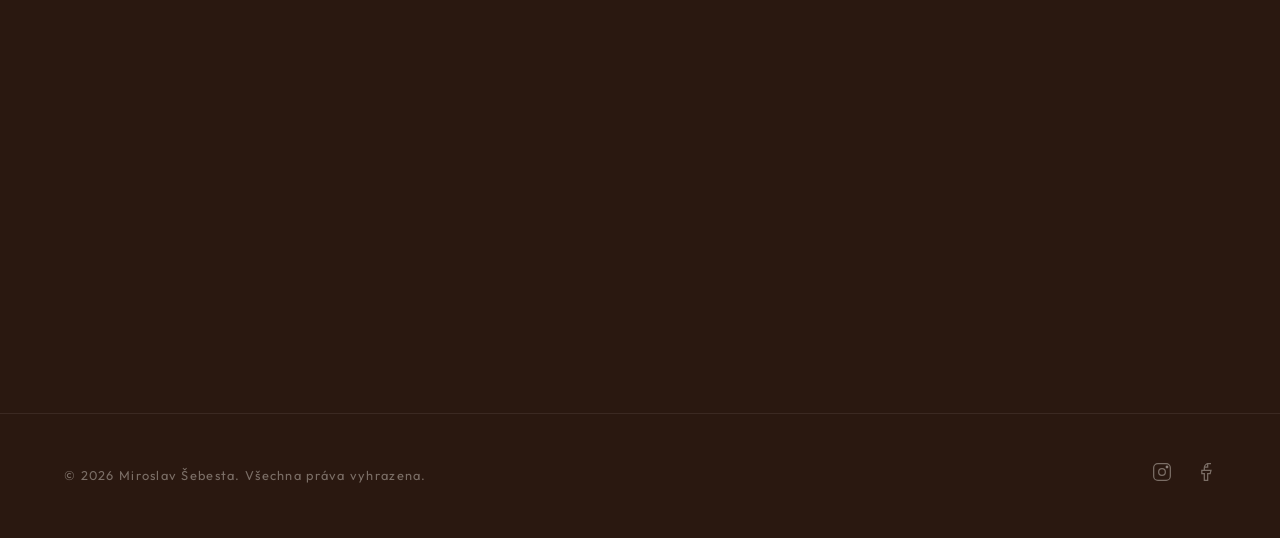
==== commit 4316d843: "Mobile responsive fixes: hamburger menu, hero, typography" ====
--- a/index.html
+++ b/index.html
@@ -128,6 +128,18 @@
       width: 100%;
     }
 
+    /* Mobile menu button */
+    .mobile-menu-btn {
+      display: none;
+    }
+
+    @media (max-width: 968px) {
+      .mobile-menu-btn {
+        display: block;
+        z-index: 1001;
+      }
+    }
+
     /* Hero Section */
     .hero {
       min-height: 100vh;
@@ -788,8 +800,51 @@
         padding: 1rem 2rem;
       }
       
+      /* Mobile menu */
       .nav-links {
         display: none;
+        position: fixed;
+        top: 60px;
+        left: 0;
+        right: 0;
+        background: rgba(245, 240, 232, 0.98);
+        flex-direction: column;
+        padding: 2rem;
+        gap: 1.5rem;
+        box-shadow: 0 10px 30px rgba(42, 24, 16, 0.1);
+      }
+      
+      .nav-links.active {
+        display: flex;
+      }
+      
+      .mobile-menu-btn {
+        display: block;
+        background: none;
+        border: none;
+        cursor: pointer;
+        padding: 0.5rem;
+      }
+      
+      .mobile-menu-btn span {
+        display: block;
+        width: 24px;
+        height: 2px;
+        background: var(--wood-dark);
+        margin: 5px 0;
+        transition: 0.3s;
+      }
+      
+      .mobile-menu-btn.active span:nth-child(1) {
+        transform: rotate(45deg) translate(5px, 5px);
+      }
+      
+      .mobile-menu-btn.active span:nth-child(2) {
+        opacity: 0;
+      }
+      
+      .mobile-menu-btn.active span:nth-child(3) {
+        transform: rotate(-45deg) translate(5px, -5px);
       }
 
       .about-grid {
@@ -805,6 +860,43 @@
 
       .about, .work, .services, .contact {
         padding: 5rem 2rem;
+      }
+      
+      /* Hero mobile */
+      .hero-content {
+        max-width: 100%;
+        padding: 1rem;
+      }
+      
+      .hero-title {
+        font-size: clamp(2rem, 8vw, 3.5rem);
+      }
+      
+      .hero-title span {
+        display: block;
+      }
+      
+      .hero-description {
+        font-size: 0.95rem;
+        margin-bottom: 2rem;
+      }
+      
+      .hero-product {
+        position: relative;
+        right: auto;
+        top: auto;
+        transform: none;
+        margin: 2rem auto;
+        width: 60%;
+        max-width: 200px;
+      }
+      
+      .floating-elements {
+        display: none;
+      }
+
+      .work-card {
+        min-height: 250px;
       }
 
       footer {
@@ -831,6 +923,11 @@
   <!-- Navigation -->
   <nav id="navbar">
     <a href="#" class="logo"><img src="assets/logo1.jpg" alt="Miroslav Šebesta" style="height:40px;object-fit:contain;"></a>
+    <button class="mobile-menu-btn" aria-label="Menu">
+      <span></span>
+      <span></span>
+      <span></span>
+    </button>
     <ul class="nav-links">
       <li><a href="#about">O mně</a></li>
       <li><a href="#work">Práce</a></li>
@@ -1049,6 +1146,23 @@
   </footer>
 
   <script>
+    // Mobile menu toggle
+    const menuBtn = document.querySelector('.mobile-menu-btn');
+    const navLinks = document.querySelector('.nav-links');
+    
+    menuBtn.addEventListener('click', () => {
+      menuBtn.classList.toggle('active');
+      navLinks.classList.toggle('active');
+    });
+    
+    // Close menu when clicking a link
+    document.querySelectorAll('.nav-links a').forEach(link => {
+      link.addEventListener('click', () => {
+        menuBtn.classList.remove('active');
+        navLinks.classList.remove('active');
+      });
+    });
+
     // Navigation scroll effect
     const navbar = document.getElementById('navbar');
     window.addEventListener('scroll', () => {
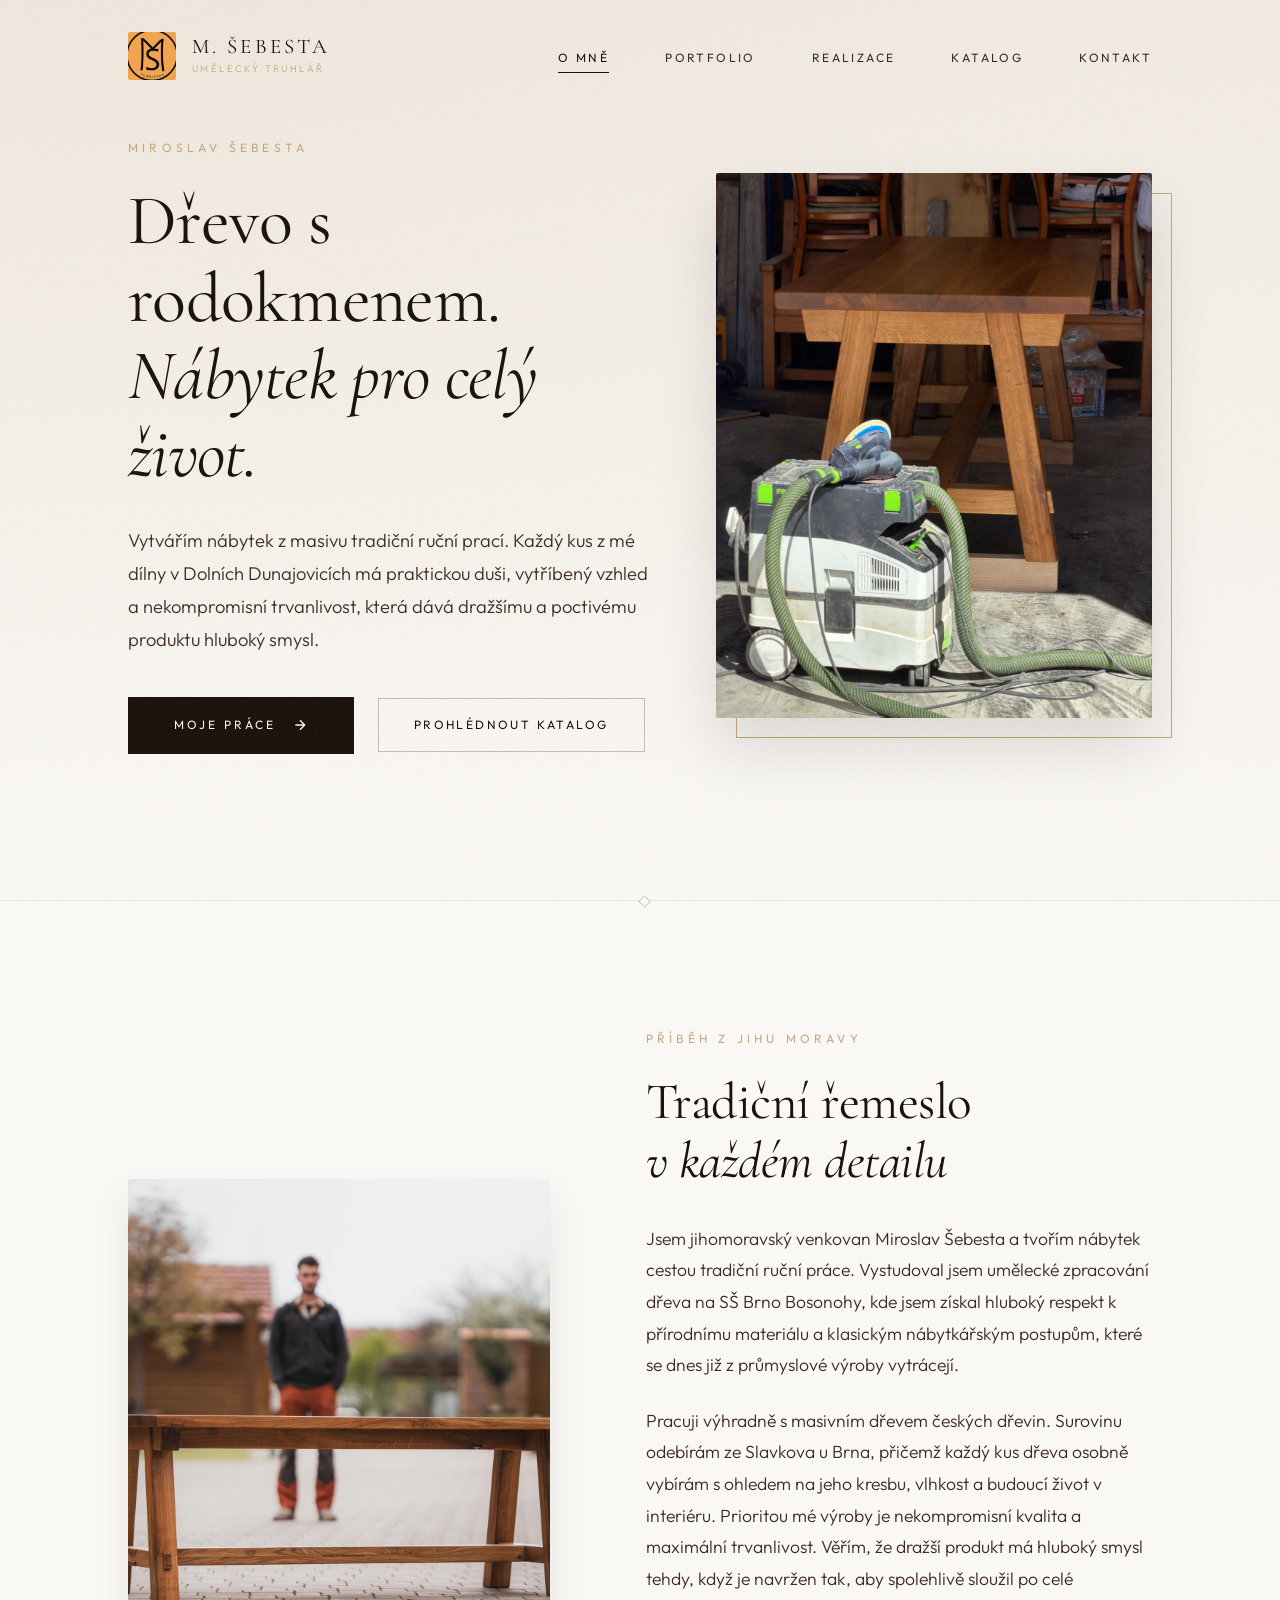
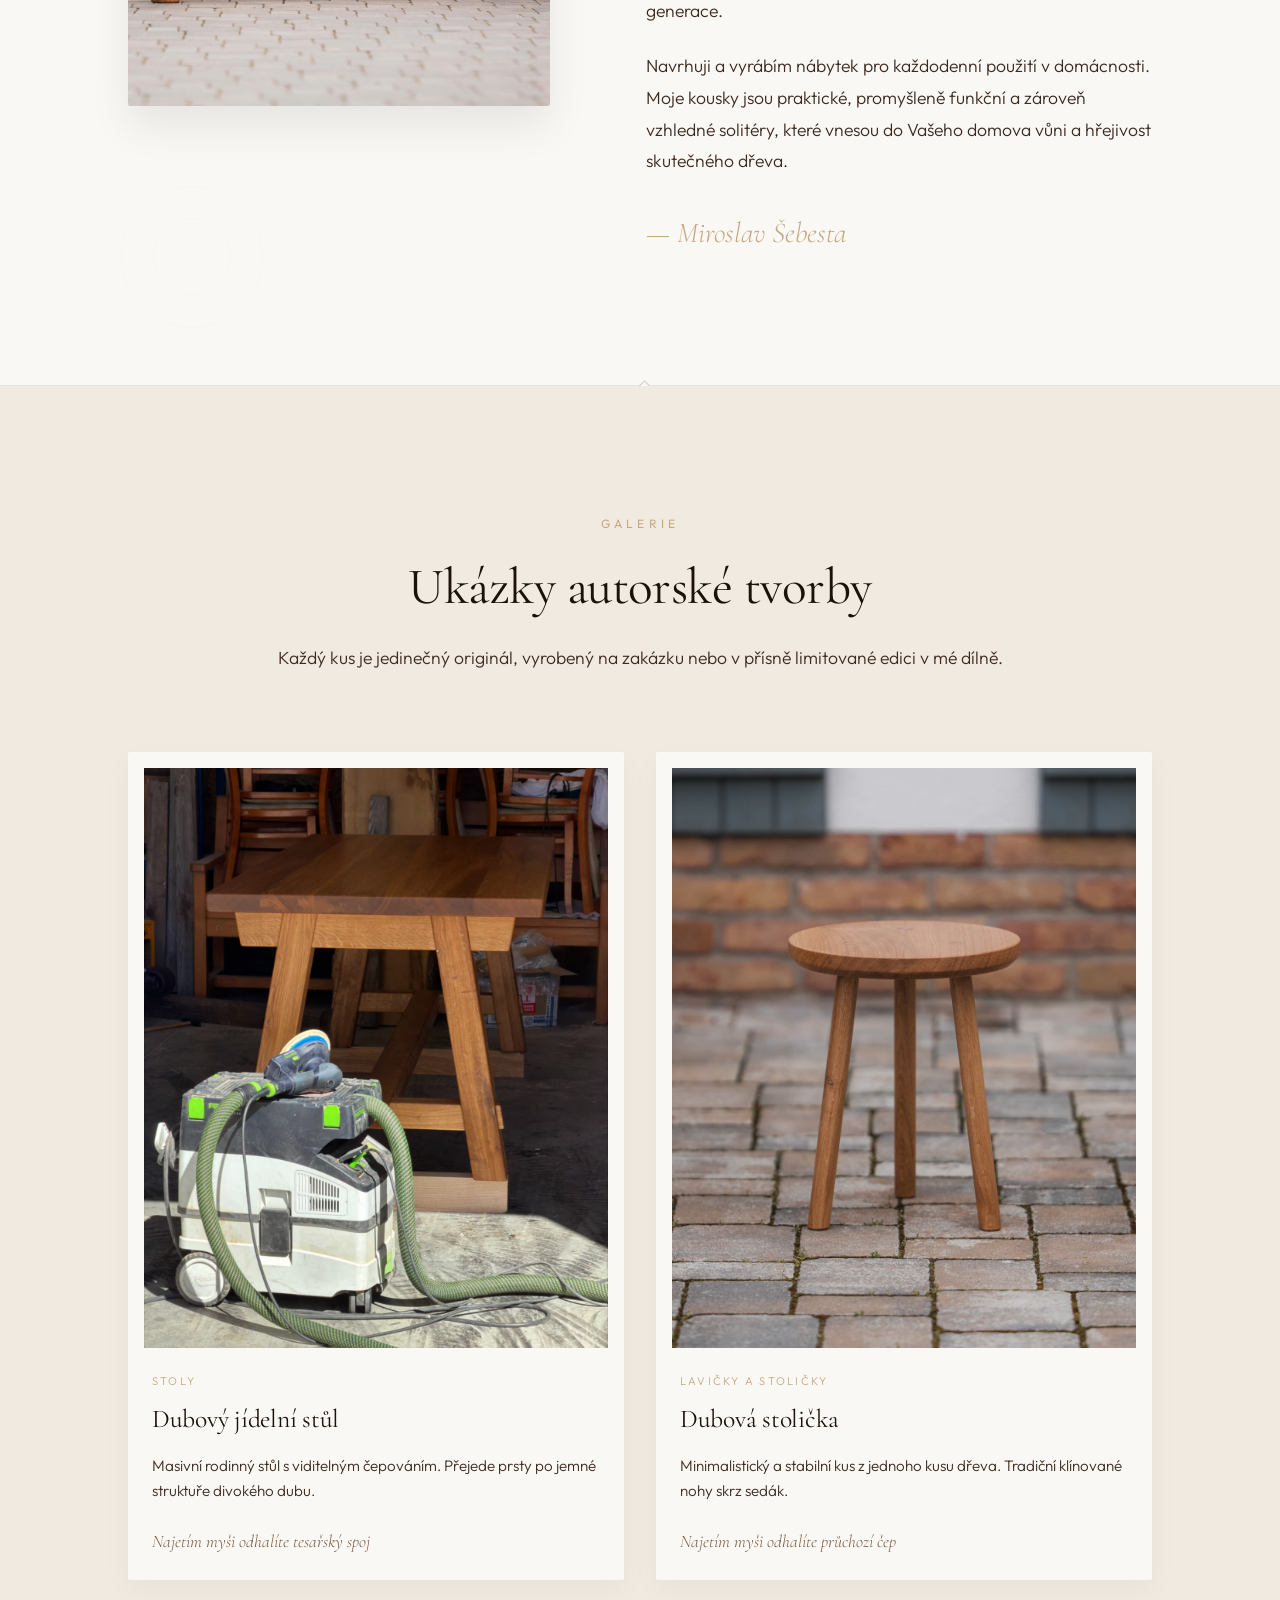
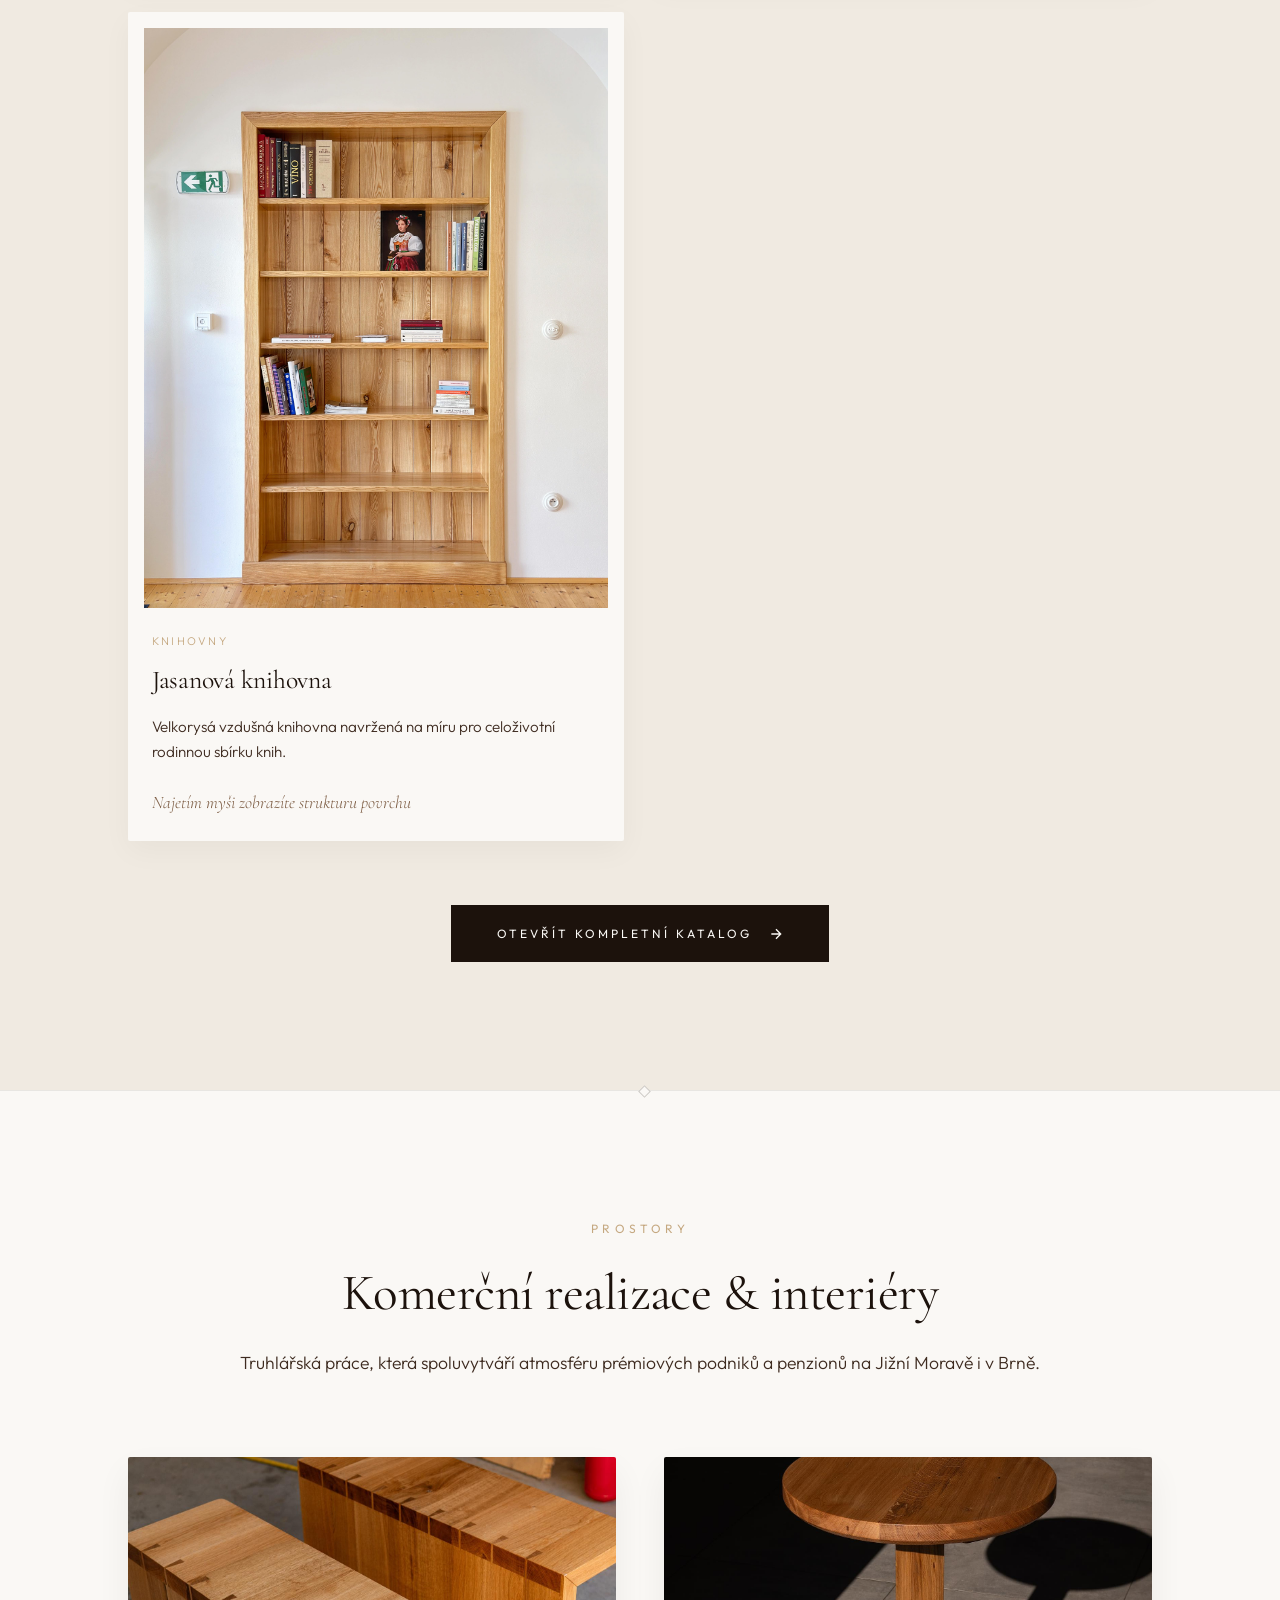
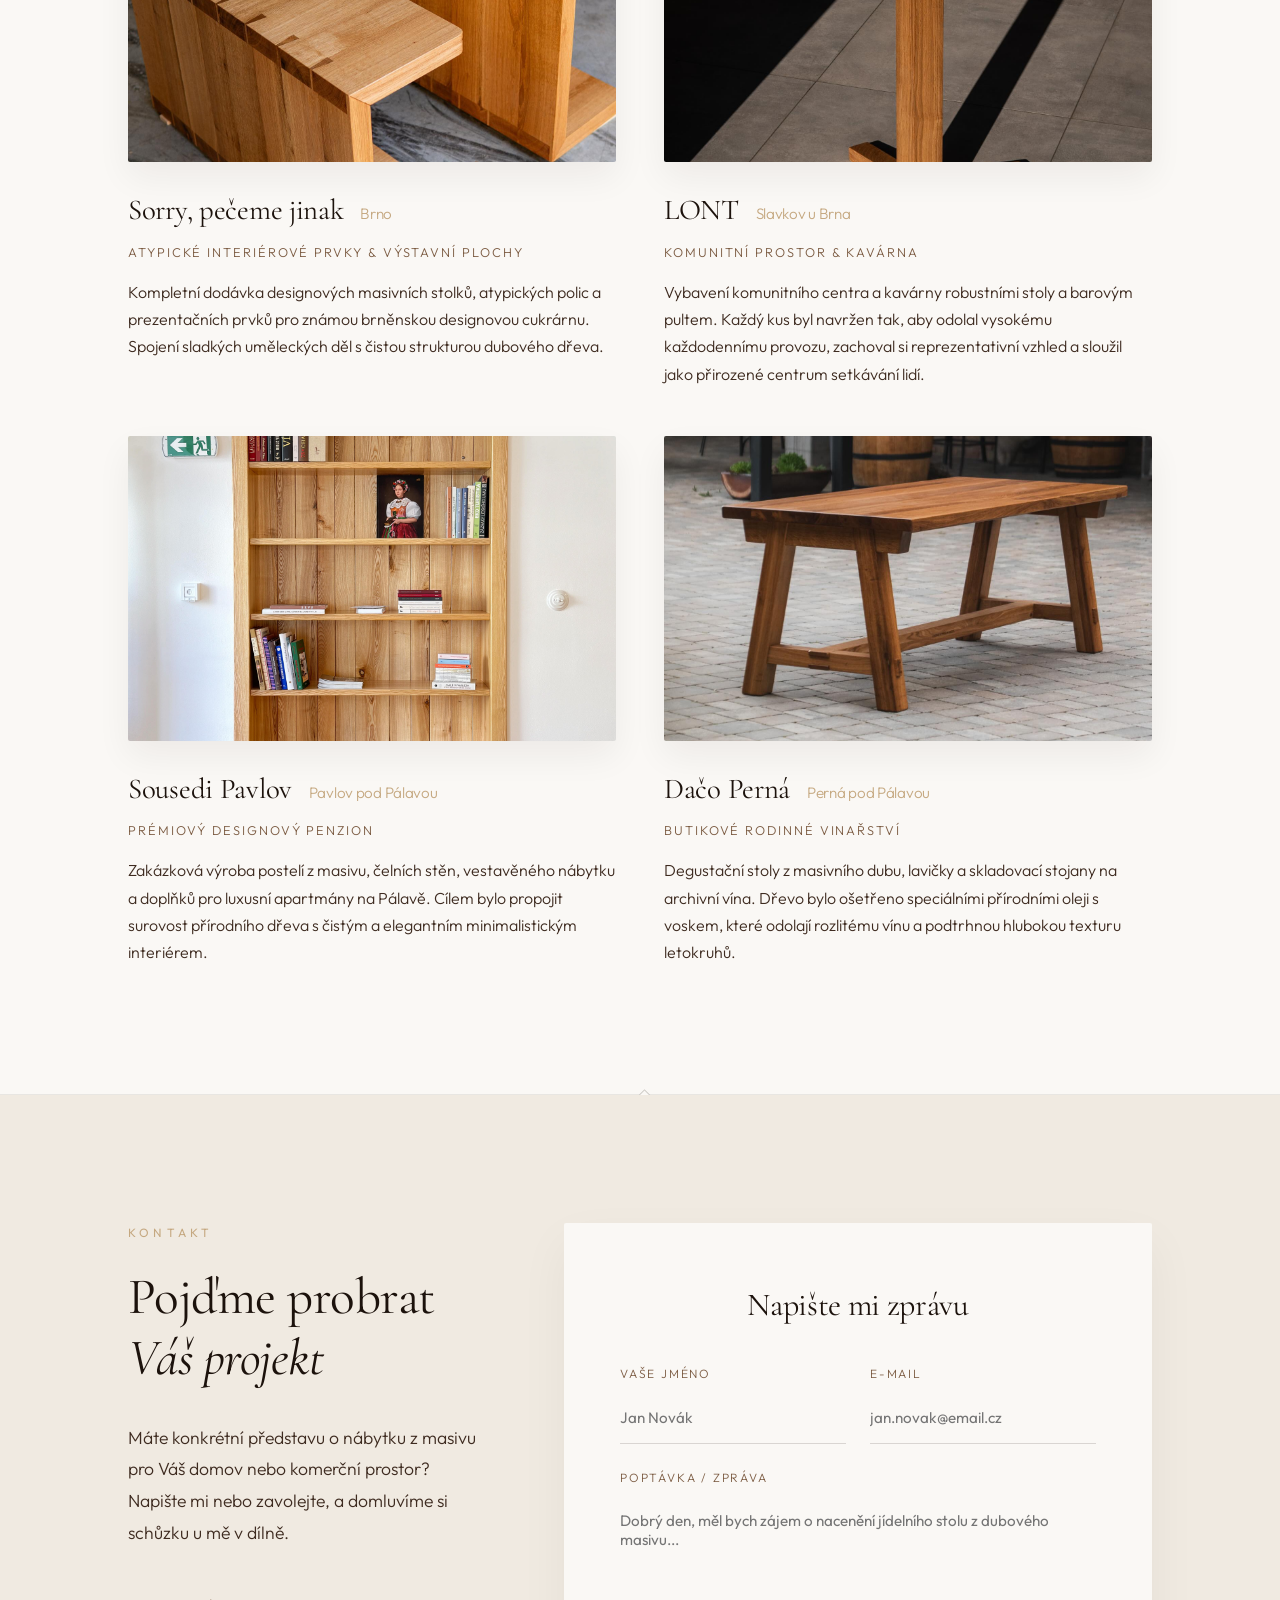
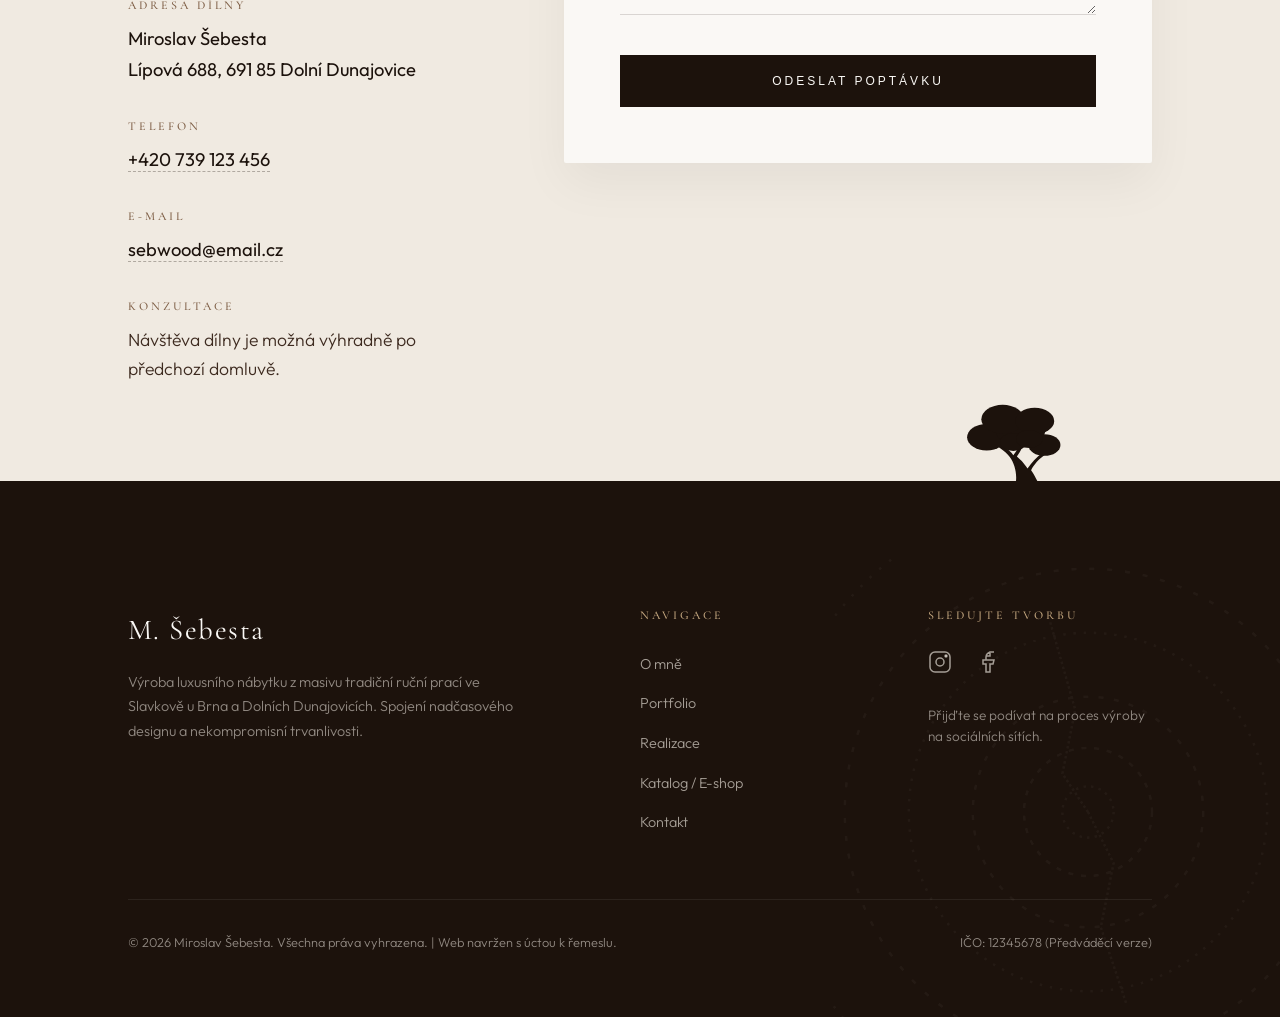
==== commit 8db5cd53: "V2. refactor: extract CSS and JS to external files and add SEO meta tags to product pages" ====
--- a/index.html
+++ b/index.html
@@ -3,1193 +3,496 @@
 <head>
   <meta charset="UTF-8">
   <meta name="viewport" content="width=device-width, initial-scale=1.0">
-  <title>MIROSLAV ŠEBESTA | Umělecké řezbářství</title>
+  
+  <!-- Primary SEO Meta Tags -->
+  <title>Miroslav Šebesta | Umělecký truhlář z masivu & designér</title>
+  <meta name="description" content="Hledáte poctivé truhlářství na Jižní Moravě? Miroslav Šebesta vyrábí luxusní, ručně vyráběný nábytek z masivu s důrazem na maximální životnost a tesařské spoje.">
+  <meta name="keywords" content="umělecký truhlář, nábytek z masivu, ručně vyráběný nábytek, truhlářství Jižní Morava, Miroslav Šebesta, Slavkov u Brna, Dolní Dunajovice">
+  
+  <!-- Open Graph / Facebook -->
+  <meta property="og:type" content="website">
+  <meta property="og:url" content="https://ms-furniture.cz/">
+  <meta property="og:title" content="Miroslav Šebesta | Umělecký truhlář z masivu & designér">
+  <meta property="og:description" content="Ruční výroba originálního nábytku z masivního dřeva se zaměřením na maximální životnost a detail tesařských spojů.">
+  <meta property="og:image" content="https://ms-furniture.cz/assets/hero-sebesta.jpg">
+
+  <!-- Fonts & Stylesheets -->
   <link rel="preconnect" href="https://fonts.googleapis.com">
   <link rel="preconnect" href="https://fonts.gstatic.com" crossorigin>
-  <link href="https://fonts.googleapis.com/css2?family=Cormorant+Garamond:ital,wght@0,300;0,400;0,600;1,300&family=Outfit:wght@300;400;500&display=swap" rel="stylesheet">
-  <style>
-    :root {
-      --wood-dark: #2a1810;
-      --wood-medium: #4a3728;
-      --wood-light: #8b6914;
-      --forest: #1e3a2f;
-      --cream: #f5f0e8;
-      --cream-warm: #e8e0d0;
-      --leaf: #5a7a5e;
-      --accent: #c4a35a;
-    }
-
-    * {
-      margin: 0;
-      padding: 0;
-      box-sizing: border-box;
-    }
-
-    html {
-      scroll-behavior: smooth;
-    }
-
-    body {
-      font-family: 'Outfit', sans-serif;
-      background: var(--cream);
-      color: var(--wood-dark);
-      line-height: 1.7;
-      overflow-x: hidden;
-    }
-
-    /* Custom Scrollbar */
-    ::-webkit-scrollbar {
-      width: 8px;
-    }
-    ::-webkit-scrollbar-track {
-      background: var(--cream-warm);
-    }
-    ::-webkit-scrollbar-thumb {
-      background: var(--wood-medium);
-      border-radius: 4px;
-    }
-
-    /* Grain texture overlay */
-    body::before {
-      content: '';
-      position: fixed;
-      top: 0;
-      left: 0;
-      width: 100%;
-      height: 100%;
-      pointer-events: none;
-      opacity: 0.03;
-      background-image: url("data:image/svg+xml,%3Csvg viewBox='0 0 200 200' xmlns='http://www.w3.org/2000/svg'%3E%3Cfilter id='noise'%3E%3CfeTurbulence type='fractalNoise' baseFrequency='0.9' numOctaves='4' stitchTiles='stitch'/%3E%3C/filter%3E%3Crect width='100%25' height='100%25' filter='url(%23noise)'/%3E%3C/svg%3E");
-      z-index: 9999;
-    }
-
-    /* Navigation */
-    nav {
-      position: fixed;
-      top: 0;
-      left: 0;
-      right: 0;
-      padding: 1.5rem 4rem;
-      display: flex;
-      justify-content: space-between;
-      align-items: center;
-      z-index: 1000;
-      transition: all 0.5s cubic-bezier(0.4, 0, 0.2, 1);
-    }
-
-    nav.scrolled {
-      background: rgba(245, 240, 232, 0.95);
-      backdrop-filter: blur(10px);
-      padding: 1rem 4rem;
-      box-shadow: 0 2px 20px rgba(42, 24, 16, 0.08);
-    }
-
-    .logo {
-      font-family: 'Cormorant Garamond', serif;
-      font-size: 1.4rem;
-      font-weight: 400;
-      letter-spacing: 0.2em;
-      color: var(--wood-dark);
-      text-decoration: none;
-    }
-
-    .nav-links {
-      display: flex;
-      gap: 3rem;
-      list-style: none;
-    }
-
-    .nav-links a {
-      color: var(--wood-medium);
-      text-decoration: none;
-      font-size: 0.85rem;
-      letter-spacing: 0.15em;
-      text-transform: uppercase;
-      position: relative;
-      transition: color 0.3s;
-    }
-
-    .nav-links a::after {
-      content: '';
-      position: absolute;
-      bottom: -4px;
-      left: 0;
-      width: 0;
-      height: 1px;
-      background: var(--accent);
-      transition: width 0.3s cubic-bezier(0.4, 0, 0.2, 1);
-    }
-
-    .nav-links a:hover {
-      color: var(--wood-dark);
-    }
-
-    .nav-links a:hover::after {
-      width: 100%;
-    }
-
-    /* Mobile menu button */
-    .mobile-menu-btn {
-      display: none;
-    }
-
-    @media (max-width: 968px) {
-      .mobile-menu-btn {
-        display: block;
-        z-index: 1001;
+  <link href="https://fonts.googleapis.com/css2?family=Cormorant+Garamond:ital,wght@0,300;0,400;0,500;0,600;1,300;1,400&family=Outfit:wght@200;300;400;500&display=swap" rel="stylesheet">
+  
+  <link rel="stylesheet" href="style.css">
+
+  <!-- Schema.org JSON-LD Structured Data -->
+  <script type="application/ld+json">
+  {
+    "@context": "https://schema.org",
+    "@graph": [
+      {
+        "@type": "LocalBusiness",
+        "@id": "https://ms-furniture.cz/#localbusiness",
+        "name": "Miroslav Šebesta - Umělecké truhlářství",
+        "image": "https://ms-furniture.cz/assets/logo1.jpg",
+        "description": "Ruční výroba originálního nábytku z masivního českého dřeva se zaměřením na maximální životnost a detail tesařských spojů.",
+        "url": "https://ms-furniture.cz/",
+        "telephone": "+420739123456",
+        "email": "sebwood@email.cz",
+        "priceRange": "$$$",
+        "address": {
+          "@type": "PostalAddress",
+          "streetAddress": "Lípová 688",
+          "addressLocality": "Dolní Dunajovice",
+          "postalCode": "691 85",
+          "addressCountry": "CZ"
+        },
+        "geo": {
+          "@type": "GeoCoordinates",
+          "latitude": 48.855028,
+          "longitude": 16.595639
+        },
+        "openingHoursSpecification": {
+          "@type": "OpeningHoursSpecification",
+          "dayOfWeek": [
+            "Monday",
+            "Tuesday",
+            "Wednesday",
+            "Thursday",
+            "Friday"
+          ],
+          "opens": "08:00",
+          "closes": "16:00"
+        },
+        "sameAs": [
+          "https://www.instagram.com/mir_sebwood/",
+          "https://www.facebook.com/mirek.sebesta.39/"
+        ]
+      },
+      {
+        "@type": "BreadcrumbList",
+        "@id": "https://ms-furniture.cz/#breadcrumb",
+        "itemListElement": [
+          {
+            "@type": "ListItem",
+            "position": 1,
+            "name": "Domů",
+            "item": "https://ms-furniture.cz/"
+          }
+        ]
       }
-    }
-
-    /* Hero Section */
-    .hero {
-      min-height: 100vh;
-      display: flex;
-      align-items: center;
-      justify-content: center;
-      position: relative;
-      overflow: hidden;
-    }
-
-    .hero-bg {
-      position: absolute;
-      inset: 0;
-      background: 
-        radial-gradient(ellipse at 20% 80%, rgba(90, 122, 94, 0.15) 0%, transparent 50%),
-        radial-gradient(ellipse at 80% 20%, rgba(139, 105, 20, 0.1) 0%, transparent 50%),
-        linear-gradient(180deg, var(--cream) 0%, var(--cream-warm) 100%);
-    }
-
-    .hero-bg::after {
-      content: '';
-      position: absolute;
-      inset: 0;
-      background-image: url('assets/hero-sebesta.jpg');
-      background-size: cover;
-      background-position: center 30%;
-      opacity: 0.1;
-      mix-blend-mode: multiply;
-      filter: grayscale(20%);
-    }
-
-    .hero-content {
-      text-align: center;
-      z-index: 2;
-      padding: 2rem;
-      max-width: 50%;
-    }
-
-    /* Hero product */
-    .hero-product {
-      position: absolute;
-      right: 5%;
-      top: 50%;
-      transform: translateY(-50%);
-      width: clamp(180px, 22vw, 300px);
-      z-index: 1;
-      animation: productFloat 7s ease-in-out infinite;
-    }
-
-    .hero-product img {
-      width: 100%;
-      height: auto;
-      border-radius: 8px;
-      box-shadow: 0 25px 50px rgba(42, 24, 16, 0.3);
-      object-fit: cover;
-    }
-
-    @keyframes productFloat {
-      0%, 100% { transform: translateY(-50%) rotate(-2deg); }
-      50% { transform: translateY(calc(-50% - 20px)) rotate(0deg); }
-    }
-
-    @media (max-width: 768px) {
-      .hero-product {
-        position: relative;
-        right: auto;
-        top: auto;
-        transform: none;
-        margin: 2rem auto 0;
-        width: 70%;
-        max-width: 250px;
-      }
-    }
-
-
-    <div class="hero-product">
-      <img src="assets/work-5.jpg" alt="Dubová stolička">
-    </div>
-
-    @media (max-width: 768px) {
-      .hero-product {
-        position: relative;
-        right: auto;
-        top: auto;
-        transform: none;
-        margin: 2rem auto 0;
-        width: 70%;
-        max-width: 250px;
-      }
-    }
-
-    .hero-subtitle {
-      font-size: 0.8rem;
-      letter-spacing: 0.4em;
-      text-transform: uppercase;
-      color: var(--leaf);
-      margin-bottom: 1.5rem;
-      opacity: 0;
-      transform: translateY(20px);
-      animation: fadeUp 1s 0.3s cubic-bezier(0.4, 0, 0.2, 1) forwards;
-    }
-
-    .hero-title {
-      font-family: 'Cormorant Garamond', serif;
-      font-size: clamp(3rem, 10vw, 7rem);
-      font-weight: 300;
-      line-height: 1.1;
-      color: var(--wood-dark);
-      margin-bottom: 2rem;
-    }
-
-    .hero-title span {
-      display: block;
-      opacity: 0;
-      transform: translateY(40px);
-      animation: fadeUp 1s cubic-bezier(0.4, 0, 0.2, 1) forwards;
-    }
-
-    .hero-title span:nth-child(1) { animation-delay: 0.5s; }
-    .hero-title span:nth-child(2) { animation-delay: 0.7s; font-style: italic; color: var(--wood-medium); }
-
-    .hero-description {
-      font-size: 1.1rem;
-      color: var(--wood-medium);
-      max-width: 500px;
-      margin: 0 auto 3rem;
-      opacity: 0;
-      transform: translateY(20px);
-      animation: fadeUp 1s 1s cubic-bezier(0.4, 0, 0.2, 1) forwards;
-    }
-
-    .hero-cta {
-      display: inline-flex;
-      align-items: center;
-      gap: 1rem;
-      padding: 1rem 2.5rem;
-      background: var(--wood-dark);
-      color: var(--cream);
-      text-decoration: none;
-      font-size: 0.8rem;
-      letter-spacing: 0.2em;
-      text-transform: uppercase;
-      transition: all 0.4s cubic-bezier(0.4, 0, 0.2, 1);
-      opacity: 0;
-      transform: translateY(20px);
-      animation: fadeUp 1s 1.2s cubic-bezier(0.4, 0, 0.2, 1) forwards;
-    }
-
-    .hero-cta:hover {
-      background: var(--forest);
-      transform: translateY(-2px);
-      box-shadow: 0 10px 30px rgba(42, 24, 16, 0.2);
-    }
-
-    .hero-cta svg {
-      width: 16px;
-      transition: transform 0.3s;
-    }
-
-    .hero-cta:hover svg {
-      transform: translateX(4px);
-    }
-
-    /* Wood carving SVG decoration */
-    .wood-grain {
-      position: absolute;
-      width: 100%;
-      height: 200px;
-      bottom: 0;
-      left: 0;
-    }
-
-    /* Scroll indicator */
-    .scroll-indicator {
-      position: absolute;
-      bottom: 3rem;
-      left: 50%;
-      transform: translateX(-50%);
-      display: flex;
-      flex-direction: column;
-      align-items: center;
-      gap: 0.5rem;
-      opacity: 0;
-      animation: fadeUp 1s 1.5s cubic-bezier(0.4, 0, 0.2, 1) forwards;
-    }
-
-    .scroll-indicator span {
-      font-size: 0.7rem;
-      letter-spacing: 0.2em;
-      text-transform: uppercase;
-      color: var(--wood-light);
-    }
-
-    .scroll-indicator .line {
-      width: 1px;
-      height: 40px;
-      background: linear-gradient(to bottom, var(--accent), transparent);
-      animation: scrollPulse 2s infinite;
-    }
-
-    @keyframes scrollPulse {
-      0%, 100% { transform: scaleY(1); opacity: 1; }
-      50% { transform: scaleY(0.5); opacity: 0.5; }
-    }
-
-    @keyframes fadeUp {
-      to {
-        opacity: 1;
-        transform: translateY(0);
-      }
-    }
-
-    /* Floating wood elements */
-    .floating-elements {
-      position: absolute;
-      inset: 0;
-      pointer-events: none;
-      overflow: hidden;
-    }
-
-    .wood-slice {
-      position: absolute;
-      left: var(--x);
-      top: var(--y);
-      width: clamp(60px, 8vw, 120px);
-      height: clamp(60px, 8vw, 120px);
-      border-radius: 50%;
-      background: linear-gradient(135deg, var(--wood-medium) 0%, var(--wood-dark) 100%);
-      opacity: 0.08;
-      animation: floatWood 12s ease-in-out infinite;
-      animation-delay: calc(var(--i) * -2s);
-    }
-
-    .wood-slice::before {
-      content: '';
-      position: absolute;
-      inset: 15%;
-      border-radius: 50%;
-      border: 2px solid rgba(196, 163, 90, 0.3);
-    }
-
-    .wood-slice::after {
-      content: '';
-      position: absolute;
-      inset: 30%;
-      border-radius: 50%;
-      border: 1px solid rgba(196, 163, 90, 0.2);
-    }
-
-    .wood-chip {
-      position: absolute;
-      left: var(--x);
-      top: var(--y);
-      width: clamp(8px, 2vw, 16px);
-      height: clamp(8px, 2vw, 16px);
-      background: var(--accent);
-      opacity: 0.15;
-      border-radius: 20%;
-      animation: floatChip 8s ease-in-out infinite;
-      animation-delay: calc(var(--i) * -1.5s);
-    }
-
-    @keyframes floatWood {
-      0%, 100% { transform: translateY(0) rotate(0deg); }
-      25% { transform: translateY(-20px) rotate(5deg); }
-      50% { transform: translateY(-10px) rotate(-3deg); }
-      75% { transform: translateY(-25px) rotate(2deg); }
-    }
-
-    @keyframes floatChip {
-      0%, 100% { transform: translateY(0) rotate(0deg) scale(1); }
-      50% { transform: translateY(-30px) rotate(180deg) scale(1.2); }
-    }
-
-    /* About Section */
-    .about {
-      padding: 10rem 4rem;
-      background: var(--wood-dark);
-      color: var(--cream);
-      position: relative;
-      overflow: hidden;
-    }
-
-    .about-grid {
-      display: grid;
-      grid-template-columns: 1fr 1fr;
-      gap: 6rem;
-      max-width: 1400px;
-      margin: 0 auto;
-      align-items: center;
-    }
-
-    .about-image {
-      position: relative;
-      aspect-ratio: 4/5;
-      background: linear-gradient(135deg, var(--wood-medium) 0%, var(--wood-dark) 100%);
-      border-radius: 4px;
-      overflow: hidden;
-    }
-
-    .about-image::before {
-      content: '';
-      position: absolute;
-      inset: 0;
-      background: 
-        repeating-linear-gradient(
-          0deg,
-          transparent,
-          transparent 2px,
-          rgba(0,0,0,0.03) 2px,
-          rgba(0,0,0,0.03) 4px
-        );
-    }
-
-    .about-image-placeholder {
-      position: absolute;
-      inset: 0;
-      display: flex;
-      align-items: center;
-      justify-content: center;
-      font-family: 'Cormorant Garamond', serif;
-      font-size: 1.2rem;
-      color: rgba(245, 240, 232, 0.3);
-      letter-spacing: 0.3em;
-    }
-
-    .about-content {
-      padding: 2rem 0;
-    }
-
-    .section-label {
-      font-size: 0.7rem;
-      letter-spacing: 0.4em;
-      text-transform: uppercase;
-      color: var(--accent);
-      margin-bottom: 1.5rem;
-    }
-
-    .about h2 {
-      font-family: 'Cormorant Garamond', serif;
-      font-size: clamp(2.5rem, 5vw, 4rem);
-      font-weight: 300;
-      line-height: 1.2;
-      margin-bottom: 2rem;
-    }
-
-    .about p {
-      color: rgba(245, 240, 232, 0.7);
-      margin-bottom: 1.5rem;
-      font-weight: 300;
-    }
-
-    .about-signature {
-      font-family: 'Cormorant Garamond', serif;
-      font-size: 1.5rem;
-      font-style: italic;
-      color: var(--accent);
-      margin-top: 2rem;
-    }
-
-    /* Work Section */
-    .work {
-      padding: 10rem 4rem;
-      background: var(--cream);
-    }
-
-    .work-header {
-      text-align: center;
-      max-width: 600px;
-      margin: 0 auto 5rem;
-    }
-
-    .work-header h2 {
-      font-family: 'Cormorant Garamond', serif;
-      font-size: clamp(2.5rem, 5vw, 4rem);
-      font-weight: 300;
-      margin-bottom: 1.5rem;
-    }
-
-    .work-grid {
-      display: grid;
-      grid-template-columns: repeat(3, 1fr);
-      gap: 2rem;
-      max-width: 1400px;
-      margin: 0 auto;
-    }
-
-    .work-card {
-      position: relative;
-      aspect-ratio: 1;
-      background: var(--cream-warm);
-      overflow: hidden;
-      cursor: pointer;
-    }
-
-    .work-card img {
-      position: absolute;
-      inset: 0;
-      width: 100%;
-      height: 100%;
-      object-fit: cover;
-      transition: transform 0.6s cubic-bezier(0.4, 0, 0.2, 1);
-    }
-
-    .work-card:hover img {
-      transform: scale(1.05);
-    }
-
-    .work-card::before {
-      content: '';
-      position: absolute;
-      inset: 0;
-      background: linear-gradient(135deg, var(--wood-medium) 0%, var(--wood-dark) 100%);
-      opacity: 0;
-      z-index: 1;
-      transition: opacity 0.5s cubic-bezier(0.4, 0, 0.2, 1);
-    }
-
-    .work-card:hover::before {
-      opacity: 1;
-    }
-
-    .work-card-content {
-      position: absolute;
-      inset: 0;
-      display: flex;
-      flex-direction: column;
-      justify-content: flex-end;
-      padding: 2rem;
-      z-index: 1;
-    }
-
-    .work-card-label {
-      font-size: 0.65rem;
-      letter-spacing: 0.3em;
-      text-transform: uppercase;
-      color: var(--wood-medium);
-      margin-bottom: 0.5rem;
-      transform: translateY(20px);
-      opacity: 0;
-      transition: all 0.4s 0.1s cubic-bezier(0.4, 0, 0.2, 1);
-    }
-
-    .work-card h3 {
-      font-family: 'Cormorant Garamond', serif;
-      font-size: 1.5rem;
-      font-weight: 400;
-      color: var(--wood-dark);
-      transform: translateY(20px);
-      opacity: 0;
-      transition: all 0.4s 0.15s cubic-bezier(0.4, 0, 0.2, 1);
-    }
-
-    .work-card:hover .work-card-label,
-    .work-card:hover h3 {
-      transform: translateY(0);
-      opacity: 1;
-    }
-
-    .work-card-icon {
-      position: absolute;
-      top: 50%;
-      left: 50%;
-      transform: translate(-50%, -50%) scale(0.5);
-      opacity: 0;
-      transition: all 0.5s cubic-bezier(0.4, 0, 0.2, 1);
-      color: var(--cream);
-    }
-
-    .work-card:hover .work-card-icon {
-      transform: translate(-50%, -50%) scale(1);
-      opacity: 1;
-    }
-
-    /* Services Section */
-    .services {
-      padding: 10rem 4rem;
-      background: var(--cream-warm);
-    }
-
-    .services-grid {
-      display: grid;
-      grid-template-columns: repeat(3, 1fr);
-      gap: 3rem;
-      max-width: 1200px;
-      margin: 0 auto;
-    }
-
-    .service-card {
-      text-align: center;
-      padding: 3rem 2rem;
-      background: var(--cream);
-      border: 1px solid rgba(42, 24, 16, 0.08);
-      transition: all 0.4s cubic-bezier(0.4, 0, 0.2, 1);
-    }
-
-    .service-card:hover {
-      transform: translateY(-8px);
-      box-shadow: 0 20px 40px rgba(42, 24, 16, 0.1);
-      border-color: var(--accent);
-    }
-
-    .service-icon {
-      width: 48px;
-      height: 48px;
-      margin: 0 auto 1.5rem;
-      color: var(--wood-medium);
-    }
-
-    .service-card h3 {
-      font-family: 'Cormorant Garamond', serif;
-      font-size: 1.4rem;
-      font-weight: 400;
-      margin-bottom: 1rem;
-    }
-
-    .service-card p {
-      font-size: 0.9rem;
-      color: var(--wood-medium);
-      font-weight: 300;
-    }
-
-    /* Contact Section */
-    .contact {
-      padding: 10rem 4rem;
-      background: var(--wood-dark);
-      color: var(--cream);
-      text-align: center;
-    }
-
-    .contact h2 {
-      font-family: 'Cormorant Garamond', serif;
-      font-size: clamp(2.5rem, 5vw, 4rem);
-      font-weight: 300;
-      margin-bottom: 1.5rem;
-    }
-
-    .contact p {
-      color: rgba(245, 240, 232, 0.6);
-      max-width: 500px;
-      margin: 0 auto 3rem;
-      font-weight: 300;
-    }
-
-    .contact-email {
-      display: inline-block;
-      font-family: 'Cormorant Garamond', serif;
-      font-size: 1.5rem;
-      color: var(--accent);
-      text-decoration: none;
-      border-bottom: 1px solid var(--accent);
-      padding-bottom: 0.25rem;
-      transition: all 0.3s;
-    }
-
-    .contact-email:hover {
-      color: var(--cream);
-      border-color: var(--cream);
-    }
-
-    /* Contact Form */
-    .contact-form {
-      display: flex;
-      flex-direction: column;
-      gap: 1rem;
-      max-width: 400px;
-      margin: 3rem auto 0;
-    }
-
-    .contact-form input,
-    .contact-form textarea {
-      padding: 1rem 1.25rem;
-      background: rgba(245, 240, 232, 0.08);
-      border: 1px solid rgba(245, 240, 232, 0.2);
-      border-radius: 4px;
-      color: var(--cream);
-      font-family: 'Outfit', sans-serif;
-      font-size: 0.95rem;
-      transition: all 0.3s;
-    }
-
-    .contact-form input::placeholder,
-    .contact-form textarea::placeholder {
-      color: rgba(245, 240, 232, 0.4);
-    }
-
-    .contact-form input:focus,
-    .contact-form textarea:focus {
-      outline: none;
-      border-color: var(--accent);
-      background: rgba(245, 240, 232, 0.12);
-    }
-
-    .contact-form textarea {
-      resize: vertical;
-      min-height: 100px;
-    }
-
-    .contact-form button {
-      padding: 1rem 2rem;
-      background: var(--accent);
-      border: none;
-      border-radius: 4px;
-      color: var(--wood-dark);
-      font-family: 'Outfit', sans-serif;
-      font-size: 0.8rem;
-      font-weight: 500;
-      letter-spacing: 0.15em;
-      text-transform: uppercase;
-      cursor: pointer;
-      transition: all 0.3s;
-    }
-
-    .contact-form button:hover {
-      background: var(--cream);
-      transform: translateY(-2px);
-      box-shadow: 0 8px 20px rgba(42, 24, 16, 0.3);
-    }
-
-    /* Footer */
-    footer {
-      padding: 3rem 4rem;
-      background: var(--wood-dark);
-      color: rgba(245, 240, 232, 0.4);
-      display: flex;
-      justify-content: space-between;
-      align-items: center;
-      border-top: 1px solid rgba(245, 240, 232, 0.08);
-    }
-
-    footer p {
-      font-size: 0.8rem;
-      letter-spacing: 0.1em;
-    }
-
-    .social-links {
-      display: flex;
-      gap: 1.5rem;
-    }
-
-    .social-links a {
-      color: rgba(245, 240, 232, 0.4);
-      transition: color 0.3s;
-    }
-
-    .social-links a:hover {
-      color: var(--accent);
-    }
-
-    .social-links svg {
-      width: 20px;
-      height: 20px;
-    }
-
-    /* Responsive */
-    @media (max-width: 968px) {
-      nav {
-        padding: 1rem 2rem;
-      }
-      
-      /* Mobile menu */
-      .nav-links {
-        display: none;
-        position: fixed;
-        top: 60px;
-        left: 0;
-        right: 0;
-        background: rgba(245, 240, 232, 0.98);
-        flex-direction: column;
-        padding: 2rem;
-        gap: 1.5rem;
-        box-shadow: 0 10px 30px rgba(42, 24, 16, 0.1);
-      }
-      
-      .nav-links.active {
-        display: flex;
-      }
-      
-      .mobile-menu-btn {
-        display: block;
-        background: none;
-        border: none;
-        cursor: pointer;
-        padding: 0.5rem;
-      }
-      
-      .mobile-menu-btn span {
-        display: block;
-        width: 24px;
-        height: 2px;
-        background: var(--wood-dark);
-        margin: 5px 0;
-        transition: 0.3s;
-      }
-      
-      .mobile-menu-btn.active span:nth-child(1) {
-        transform: rotate(45deg) translate(5px, 5px);
-      }
-      
-      .mobile-menu-btn.active span:nth-child(2) {
-        opacity: 0;
-      }
-      
-      .mobile-menu-btn.active span:nth-child(3) {
-        transform: rotate(-45deg) translate(5px, -5px);
-      }
-
-      .about-grid {
-        grid-template-columns: 1fr;
-        gap: 3rem;
-      }
-
-      .work-grid,
-      .services-grid {
-        grid-template-columns: 1fr;
-        max-width: 500px;
-      }
-
-      .about, .work, .services, .contact {
-        padding: 5rem 2rem;
-      }
-      
-      /* Hero mobile */
-      .hero-content {
-        max-width: 100%;
-        padding: 1rem;
-      }
-      
-      .hero-title {
-        font-size: clamp(2rem, 8vw, 3.5rem);
-      }
-      
-      .hero-title span {
-        display: block;
-      }
-      
-      .hero-description {
-        font-size: 0.95rem;
-        margin-bottom: 2rem;
-      }
-      
-      .hero-product {
-        position: relative;
-        right: auto;
-        top: auto;
-        transform: none;
-        margin: 2rem auto;
-        width: 60%;
-        max-width: 200px;
-      }
-      
-      .floating-elements {
-        display: none;
-      }
-
-      .work-card {
-        min-height: 250px;
-      }
-
-      footer {
-        flex-direction: column;
-        gap: 1.5rem;
-        text-align: center;
-      }
-    }
-
-    /* Animations for scroll reveal */
-    .reveal {
-      opacity: 0;
-      transform: translateY(30px);
-      transition: all 0.8s cubic-bezier(0.4, 0, 0.2, 1);
-    }
-
-    .reveal.visible {
-      opacity: 1;
-      transform: translateY(0);
-    }
-  </style>
+    ]
+  }
+  </script>
 </head>
 <body>
+
   <!-- Navigation -->
   <nav id="navbar">
-    <a href="#" class="logo"><img src="assets/logo1.jpg" alt="Miroslav Šebesta" style="height:40px;object-fit:contain;"></a>
-    <button class="mobile-menu-btn" aria-label="Menu">
+    <div class="logo-container">
+      <a href="#" class="logo-container">
+        <img class="logo-img" src="assets/logo1.jpg" alt="Miroslav Šebesta Logo">
+        <div class="logo-text">
+          <span class="logo-title">M. Šebesta</span>
+          <span class="logo-subtitle">Umělecký truhlář</span>
+        </div>
+      </a>
+    </div>
+    <button class="mobile-menu-btn" aria-label="Otevřít menu">
       <span></span>
       <span></span>
       <span></span>
     </button>
     <ul class="nav-links">
-      <li><a href="#about">O mně</a></li>
-      <li><a href="#work">Práce</a></li>
-      <li><a href="#služby">Služby</a></li>
-      <li><a href="eshop.html">E-shop</a></li>
+      <li><a href="#about" class="active">O mně</a></li>
+      <li><a href="#work">Portfolio</a></li>
+      <li><a href="#realizace">Realizace</a></li>
+      <li><a href="eshop.html">Katalog</a></li>
       <li><a href="#kontakt">Kontakt</a></li>
     </ul>
   </nav>
 
   <!-- Hero Section -->
-  <section class="hero">
-    <div class="hero-bg"></div>
-    
-    <!-- Floating wood elements -->
-    <div class="floating-elements">
-      <div class="wood-slice" style="--i:1;--x:10%;--y:20%;"></div>
-      <div class="wood-slice" style="--i:2;--x:85%;--y:15%;"></div>
-      <div class="wood-slice" style="--i:3;--x:15%;--y:70%;"></div>
-      <div class="wood-slice" style="--i:4;--x:80%;--y:65%;"></div>
-      <div class="wood-chip" style="--i:5;--x:25%;--y:35%;"></div>
-      <div class="wood-chip" style="--i:6;--x:70%;--y:45%;"></div>
-      <div class="wood-chip" style="--i:7;--x:50%;--y:80%;"></div>
-    </div>
-    <div class="hero-content">
-  <p class="hero-subtitle">Umělecké řezbářství & truhlářství</p>
-    <p class="hero-subtitle" style="font-size: 0.7rem; margin-top: 0.5rem;">Miroslav Šebesta</p>
-      <h1 class="hero-title">
-        <span>Dřevo</span>
-        <span>s radostí</span>
-      </h1>
-      <p class="hero-description">
-        Ruční výroba originálních děl z masivního dřeva. 
-        Každý kus nese příběh řemesla a vztah k přírodě.
+  <section class="hero-section" style="min-height: 100vh; display: flex; align-items: center; background: radial-gradient(ellipse at 10% 10%, rgba(197, 168, 128, 0.05) 0%, transparent 60%), linear-gradient(180deg, var(--cream-warm) 0%, var(--cream) 100%); padding-top: 120px;">
+    <div class="hero-layout">
+      
+      <!-- Hero Text Content -->
+      <div style="z-index: 2;">
+        <span class="section-label" style="opacity: 0; transform: translateY(20px); animation: fadeUp 1s 0.2s cubic-bezier(0.16, 1, 0.3, 1) forwards;">Miroslav Šebesta</span>
+        <h1 style="font-size: clamp(3rem, 5.5vw, 5rem); line-height: 1.1; margin-bottom: 2rem; opacity: 0; transform: translateY(30px); animation: fadeUp 1s 0.4s cubic-bezier(0.16, 1, 0.3, 1) forwards;">
+          Dřevo s rodokmenem.<br><em>Nábytek pro celý život.</em>
+        </h1>
+        <p style="font-size: 1.15rem; line-height: 1.8; color: var(--wood-medium); margin-bottom: 2.5rem; max-width: 580px; opacity: 0; transform: translateY(20px); animation: fadeUp 1s 0.6s cubic-bezier(0.16, 1, 0.3, 1) forwards;">
+          Vytvářím nábytek z masivu tradiční ruční prací. Každý kus z mé dílny v Dolních Dunajovicích má praktickou duši, vytříbený vzhled a nekompromisní trvanlivost, která dává dražšímu a poctivému produktu hluboký smysl.
+        </p>
+        <div style="display: flex; gap: 1.5rem; align-items: center; opacity: 0; transform: translateY(20px); animation: fadeUp 1s 0.8s cubic-bezier(0.16, 1, 0.3, 1) forwards;">
+          <a href="#work" class="btn-primary">
+            Moje práce
+            <svg viewBox="0 0 24 24" fill="none" stroke="currentColor" stroke-width="2">
+              <path d="M5 12h14M12 5l7 7-7 7"/>
+            </svg>
+          </a>
+          <a href="eshop.html" class="btn-secondary">Prohlédnout katalog</a>
+        </div>
+      </div>
+
+      <!-- Hero Featured Image -->
+      <div style="position: relative; opacity: 0; transform: scale(0.98); animation: fadeUp 1.2s 0.5s cubic-bezier(0.16, 1, 0.3, 1) forwards; z-index: 1;">
+        <div style="aspect-ratio: 4/5; width: 100%; border-radius: 2px; overflow: hidden; box-shadow: 0 30px 60px rgba(28, 18, 12, 0.12);">
+          <img src="assets/work-3.jpg" alt="Ručně dělaný dubový jídelní stůl" style="width: 100%; height: 100%; object-fit: cover;">
+        </div>
+        <!-- Decorative frame accent -->
+        <div style="position: absolute; border: 1px solid var(--accent); top: 20px; right: -20px; bottom: -20px; left: 20px; z-index: -1; pointer-events: none;"></div>
+      </div>
+
+    </div>
+  </section>
+
+  <!-- Divider -->
+  <div class="divider-line"></div>
+
+  <!-- About Section -->
+  <section id="about" class="reveal">
+    <!-- Subtle wood ring watermark in background -->
+    <svg class="section-watermark" viewBox="0 0 200 200" fill="none" stroke="currentColor" stroke-width="0.3">
+      <circle cx="100" cy="100" r="15" stroke-dasharray="1 3"/>
+      <path d="M100 70 C 115 70, 130 85, 130 100 C 130 115, 115 130, 100 130 C 85 130, 70 115, 70 100 C 70 85, 85 70, 100 70 Z"/>
+      <path d="M100 45 C 130 45, 155 70, 155 100 C 155 130, 130 155, 100 155 C 70 155, 45 130, 45 100 C 45 70, 70 45, 100 45 Z"/>
+    </svg>
+
+    <div class="about-layout">
+      <!-- Portrait at work -->
+      <div style="position: relative;">
+        <div style="aspect-ratio: 4/5; border-radius: 2px; overflow: hidden; box-shadow: 0 20px 40px rgba(0, 0, 0, 0.08);">
+          <img src="assets/tul.jpg" alt="Miroslav Šebesta při práci v dílně" style="width: 100%; height: 100%; object-fit: cover;">
+        </div>
+      </div>
+      
+      <!-- Copywriting content -->
+      <div>
+        <span class="section-label">Příběh z Jihu Moravy</span>
+        <h2 style="font-size: clamp(2.5rem, 4vw, 3.8rem); line-height: 1.15; margin-bottom: 2rem;">
+          Tradiční řemeslo<br><em>v každém detailu</em>
+        </h2>
+        <p style="font-size: 1.1rem; line-height: 1.8; color: var(--wood-medium); margin-bottom: 1.5rem;">
+          Jsem jihomoravský venkovan Miroslav Šebesta a tvořím nábytek cestou tradiční ruční práce. Vystudoval jsem umělecké zpracování dřeva na SŠ Brno Bosonohy, kde jsem získal hluboký respekt k přírodnímu materiálu a klasickým nábytkářským postupům, které se dnes již z průmyslové výroby vytrácejí.
+        </p>
+        <p style="font-size: 1.1rem; line-height: 1.8; color: var(--wood-medium); margin-bottom: 1.5rem;">
+          Pracuji výhradně s masivním dřevem českých dřevin. Surovinu odebírám ze Slavkova u Brna, přičemž každý kus dřeva osobně vybírám s ohledem na jeho kresbu, vlhkost a budoucí život v interiéru. Prioritou mé výroby je nekompromisní kvalita a maximální trvanlivost. Věřím, že dražší produkt má hluboký smysl tehdy, když je navržen tak, aby spolehlivě sloužil po celé generace.
+        </p>
+        <p style="font-size: 1.1rem; line-height: 1.8; color: var(--wood-medium); margin-bottom: 2rem;">
+          Navrhuji a vyrábím nábytek pro každodenní použití v domácnosti. Moje kousky jsou praktické, promyšleně funkční a zároveň vzhledné solitéry, které vnesou do Vašeho domova vůni a hřejivost skutečného dřeva.
+        </p>
+        <p style="font-family: 'Cormorant Garamond', Georgia, serif; font-size: 1.8rem; font-style: italic; color: var(--accent);">
+          — Miroslav Šebesta
+        </p>
+      </div>
+    </div>
+  </section>
+
+  <!-- Divider -->
+  <div class="divider-line"></div>
+
+  <!-- Portfolio Section -->
+  <section id="work" class="reveal" style="background-color: var(--cream-warm);">
+    <div style="text-align: center; max-width: 800px; margin: 0 auto 5rem;">
+      <span class="section-label">Galerie</span>
+      <h2 style="font-size: clamp(2.5rem, 4vw, 3.8rem); line-height: 1.2; margin-bottom: 1.5rem;">
+        Ukázky autorské tvorby
+      </h2>
+      <p style="color: var(--wood-medium); font-size: 1.1rem;">
+        Každý kus je jedinečný originál, vyrobený na zakázku nebo v přísně limitované edici v mé dílně.
       </p>
-      <a href="#work" class="hero-cta">
-        Moje práce
+    </div>
+
+    <!-- Portfolio Grid -->
+    <div style="display: grid; grid-template-columns: repeat(auto-fill, minmax(360px, 1fr)); gap: 2rem; max-width: 1400px; margin: 0 auto;">
+      
+      <!-- Card 1 -->
+      <div style="background: var(--cream); padding: 1rem; border-radius: 2px; box-shadow: 0 10px 30px rgba(28, 18, 12, 0.04); display: flex; flex-direction: column;">
+        <div class="image-swap-container">
+          <!-- Main Product Image -->
+          <img class="img-main" src="assets/work-3.jpg" alt="Dubový jídelní stůl">
+          <!-- Hover detail showing joint -->
+          <img class="img-detail" src="assets/work-6.jpg" alt="Detail tesařského spoje stolu">
+        </div>
+        <div style="padding: 1.5rem 0.5rem 0.5rem;">
+          <span style="font-size: 0.7rem; letter-spacing: 0.2em; text-transform: uppercase; color: var(--accent); display: block; margin-bottom: 0.5rem;">Stoly</span>
+          <h3 style="font-size: 1.6rem; font-weight: 400; margin-bottom: 0.8rem;">Dubový jídelní stůl</h3>
+          <p style="font-size: 0.95rem; color: var(--wood-medium); margin-bottom: 1.5rem;">
+            Masivní rodinný stůl s viditelným čepováním. Přejede prsty po jemné struktuře divokého dubu.
+          </p>
+          <span style="font-family: 'Cormorant Garamond', serif; font-size: 1.1rem; font-style: italic; color: var(--wood-light);">Najetím myši odhalíte tesařský spoj</span>
+        </div>
+      </div>
+
+      <!-- Card 2 -->
+      <div style="background: var(--cream); padding: 1rem; border-radius: 2px; box-shadow: 0 10px 30px rgba(28, 18, 12, 0.04); display: flex; flex-direction: column;">
+        <div class="image-swap-container">
+          <img class="img-main" src="assets/work-5.jpg" alt="Dubová stolička">
+          <img class="img-detail" src="assets/work-7.jpg" alt="Detail klínovaného čepu stoličky">
+        </div>
+        <div style="padding: 1.5rem 0.5rem 0.5rem;">
+          <span style="font-size: 0.7rem; letter-spacing: 0.2em; text-transform: uppercase; color: var(--accent); display: block; margin-bottom: 0.5rem;">Lavičky a stoličky</span>
+          <h3 style="font-size: 1.6rem; font-weight: 400; margin-bottom: 0.8rem;">Dubová stolička</h3>
+          <p style="font-size: 0.95rem; color: var(--wood-medium); margin-bottom: 1.5rem;">
+            Minimalistický a stabilní kus z jednoho kusu dřeva. Tradiční klínované nohy skrz sedák.
+          </p>
+          <span style="font-family: 'Cormorant Garamond', serif; font-size: 1.1rem; font-style: italic; color: var(--wood-light);">Najetím myši odhalíte průchozí čep</span>
+        </div>
+      </div>
+
+      <!-- Card 3 -->
+      <div style="background: var(--cream); padding: 1rem; border-radius: 2px; box-shadow: 0 10px 30px rgba(28, 18, 12, 0.04); display: flex; flex-direction: column;">
+        <div class="image-swap-container">
+          <img class="img-main" src="assets/work-9.jpg" alt="Jasanová knihovna">
+          <img class="img-detail" src="assets/work-4.jpg" alt="Detail zpracování dřeva">
+        </div>
+        <div style="padding: 1.5rem 0.5rem 0.5rem;">
+          <span style="font-size: 0.7rem; letter-spacing: 0.2em; text-transform: uppercase; color: var(--accent); display: block; margin-bottom: 0.5rem;">Knihovny</span>
+          <h3 style="font-size: 1.6rem; font-weight: 400; margin-bottom: 0.8rem;">Jasanová knihovna</h3>
+          <p style="font-size: 0.95rem; color: var(--wood-medium); margin-bottom: 1.5rem;">
+            Velkorysá vzdušná knihovna navržená na míru pro celoživotní rodinnou sbírku knih.
+          </p>
+          <span style="font-family: 'Cormorant Garamond', serif; font-size: 1.1rem; font-style: italic; color: var(--wood-light);">Najetím myši zobrazíte strukturu povrchu</span>
+        </div>
+      </div>
+
+    </div>
+
+    <!-- Catalog Callout -->
+    <div style="text-align: center; margin-top: 4rem;">
+      <a href="eshop.html" class="btn-primary">
+        Otevřít kompletní katalog
         <svg viewBox="0 0 24 24" fill="none" stroke="currentColor" stroke-width="2">
           <path d="M5 12h14M12 5l7 7-7 7"/>
         </svg>
       </a>
     </div>
-    <div class="scroll-indicator">
-      <span>Objevte</span>
-      <div class="line"></div>
-    </div>
-    <svg class="wood-grain" viewBox="0 0 1440 200" preserveAspectRatio="none">
-      <path fill="var(--cream)" d="M0,100 C200,150 400,50 600,100 C800,150 1000,50 1200,100 C1400,150 1440,100 1440,100 L1440,200 L0,200 Z"/>
-    </svg>
   </section>
 
-  <!-- About Section -->
-  <section class="about" id="about">
-    <div class="about-grid">
-      <div class="about-image reveal">
-        <img src="assets/tul.jpg" alt="Mirek u práce" style="width:100%;height:100%;object-fit:cover;">
-      </div>
-      <div class="about-content reveal">
-        <p class="section-label">O mně</p>
-        <h2>Řezbářství je můj život</h2>
-        <p>
-          Každý kousek dřeva má svůj příběh. Moje práce spočívá v tom, 
-          naslouchat tomu, co dřevo samo říká, a pomoci mu odhalit jeho tvar.
-        </p>
-        <p>
-          Pracuji s masivním dřevem – dub, buk, javor, ořech. 
-          Sázím na tradiční techniky a ruční práci. 
-          Každý výrobek je originál.
-        </p>
-        <p>
-          Věřím, že věci vyrobené srdcem a rukama mají duši. 
-          Proto nekopíruji, ale tvořím.
-        </p>
-        <p class="about-signature">— Miroslav Šebesta</p>
-      </div>
+  <!-- Divider -->
+  <div class="divider-line"></div>
+
+  <!-- Realizace (Reference) Section -->
+  <section id="realizace" class="reveal">
+    <div style="text-align: center; max-width: 800px; margin: 0 auto 5rem;">
+      <span class="section-label">Prostory</span>
+      <h2 style="font-size: clamp(2.5rem, 4vw, 3.8rem); line-height: 1.2; margin-bottom: 1.5rem;">
+        Komerční realizace & interiéry
+      </h2>
+      <p style="color: var(--wood-medium); font-size: 1.1rem;">
+        Truhlářská práce, která spoluvytváří atmosféru prémiových podniků a penzionů na Jižní Moravě i v Brně.
+      </p>
+    </div>
+
+    <!-- Grid of realizations -->
+    <div class="realizace-grid">
+      
+      <!-- Project 1 -->
+      <div style="display: flex; flex-direction: column;">
+        <div style="aspect-ratio: 16/10; overflow: hidden; border-radius: 2px; margin-bottom: 1.5rem; box-shadow: 0 15px 35px rgba(28,18,12,0.06);">
+          <img src="assets/work-1.jpg" alt="Interiér Sorry pečeme jinak" style="width: 100%; height: 100%; object-fit: cover; transition: transform 0.6s ease;" onmouseover="this.style.transform='scale(1.03)'" onmouseout="this.style.transform='scale(1)'">
+        </div>
+        <h3 style="font-size: 1.8rem; margin-bottom: 0.5rem;">Sorry, pečeme jinak <span style="font-family: 'Outfit'; font-size: 0.95rem; color: var(--accent); vertical-align: middle; margin-left: 10px; font-weight: 300;">Brno</span></h3>
+        <p style="color: var(--wood-light); font-size: 0.8rem; letter-spacing: 0.15em; text-transform: uppercase; margin-bottom: 1rem;">Atypické interiérové prvky & výstavní plochy</p>
+        <p style="color: var(--wood-medium); font-size: 1rem; line-height: 1.7;">
+          Kompletní dodávka designových masivních stolků, atypických polic a prezentačních prvků pro známou brněnskou designovou cukrárnu. Spojení sladkých uměleckých děl s čistou strukturou dubového dřeva.
+        </p>
+      </div>
+
+      <!-- Project 2 -->
+      <div style="display: flex; flex-direction: column;">
+        <div style="aspect-ratio: 16/10; overflow: hidden; border-radius: 2px; margin-bottom: 1.5rem; box-shadow: 0 15px 35px rgba(28,18,12,0.06);">
+          <img src="assets/work-2.jpg" alt="Interiér LONT Slavkov" style="width: 100%; height: 100%; object-fit: cover; transition: transform 0.6s ease;" onmouseover="this.style.transform='scale(1.03)'" onmouseout="this.style.transform='scale(1)'">
+        </div>
+        <h3 style="font-size: 1.8rem; margin-bottom: 0.5rem;">LONT <span style="font-family: 'Outfit'; font-size: 0.95rem; color: var(--accent); vertical-align: middle; margin-left: 10px; font-weight: 300;">Slavkov u Brna</span></h3>
+        <p style="color: var(--wood-light); font-size: 0.8rem; letter-spacing: 0.15em; text-transform: uppercase; margin-bottom: 1rem;">Komunitní prostor & Kavárna</p>
+        <p style="color: var(--wood-medium); font-size: 1rem; line-height: 1.7;">
+          Vybavení komunitního centra a kavárny robustními stoly a barovým pultem. Každý kus byl navržen tak, aby odolal vysokému každodennímu provozu, zachoval si reprezentativní vzhled a sloužil jako přirozené centrum setkávání lidí.
+        </p>
+      </div>
+
+      <!-- Project 3 -->
+      <div style="display: flex; flex-direction: column;">
+        <div style="aspect-ratio: 16/10; overflow: hidden; border-radius: 2px; margin-bottom: 1.5rem; box-shadow: 0 15px 35px rgba(28,18,12,0.06);">
+          <img src="assets/work-9.jpg" alt="Penzion Sousedi Pavlov" style="width: 100%; height: 100%; object-fit: cover; transition: transform 0.6s ease;" onmouseover="this.style.transform='scale(1.03)'" onmouseout="this.style.transform='scale(1)'">
+        </div>
+        <h3 style="font-size: 1.8rem; margin-bottom: 0.5rem;">Sousedi Pavlov <span style="font-family: 'Outfit'; font-size: 0.95rem; color: var(--accent); vertical-align: middle; margin-left: 10px; font-weight: 300;">Pavlov pod Pálavou</span></h3>
+        <p style="color: var(--wood-light); font-size: 0.8rem; letter-spacing: 0.15em; text-transform: uppercase; margin-bottom: 1rem;">Prémiový designový penzion</p>
+        <p style="color: var(--wood-medium); font-size: 1rem; line-height: 1.7;">
+          Zakázková výroba postelí z masivu, čelních stěn, vestavěného nábytku a doplňků pro luxusní apartmány na Pálavě. Cílem bylo propojit surovost přírodního dřeva s čistým a elegantním minimalistickým interiérem.
+        </p>
+      </div>
+
+      <!-- Project 4 -->
+      <div style="display: flex; flex-direction: column;">
+        <div style="aspect-ratio: 16/10; overflow: hidden; border-radius: 2px; margin-bottom: 1.5rem; box-shadow: 0 15px 35px rgba(28,18,12,0.06);">
+          <img src="assets/work-4.jpg" alt="Vinařství Dačo Perná" style="width: 100%; height: 100%; object-fit: cover; transition: transform 0.6s ease;" onmouseover="this.style.transform='scale(1.03)'" onmouseout="this.style.transform='scale(1)'">
+        </div>
+        <h3 style="font-size: 1.8rem; margin-bottom: 0.5rem;">Dačo Perná <span style="font-family: 'Outfit'; font-size: 0.95rem; color: var(--accent); vertical-align: middle; margin-left: 10px; font-weight: 300;">Perná pod Pálavou</span></h3>
+        <p style="color: var(--wood-light); font-size: 0.8rem; letter-spacing: 0.15em; text-transform: uppercase; margin-bottom: 1rem;">Butikové rodinné vinařství</p>
+        <p style="color: var(--wood-medium); font-size: 1rem; line-height: 1.7;">
+          Degustační stoly z masivního dubu, lavičky a skladovací stojany na archivní vína. Dřevo bylo ošetřeno speciálními přírodními oleji s voskem, které odolají rozlitému vínu a podtrhnou hlubokou texturu letokruhů.
+        </p>
+      </div>
+
     </div>
   </section>
 
-  <!-- Work Section -->
-  <section class="work" id="work">
-    <div class="work-header reveal">
-      <p class="section-label">Portfolio</p>
-      <h2>Vybrané práce</h2>
-    </div>
-    <div class="work-grid">
-      <div class="work-card reveal">
-        <img src="assets/work-1.jpg" alt="Odkládací stolky" style="width:100%;height:100%;object-fit:cover;">
-        <div class="work-card-content">
-          <p class="work-card-label">Nábytek</p>
-          <h3>Odkládací stolky C</h3>
-        </div>
-      </div>
-      <div class="work-card reveal">
-        <img src="assets/work-2.jpg" alt="Barový stolek" style="width:100%;height:100%;object-fit:cover;">
-        <div class="work-card-content">
-          <p class="work-card-label">Nábytek</p>
-          <h3>Barový stolek</h3>
-        </div>
-      </div>
-      <div class="work-card reveal">
-        <img src="assets/work-3.jpg" alt="Jídelní stůl" style="width:100%;height:100%;object-fit:cover;">
-        <div class="work-card-content">
-          <p class="work-card-label">Nábytek</p>
-          <h3>Dubový stůl</h3>
-        </div>
-      </div>
-      <div class="work-card reveal">
-        <img src="assets/work-4.jpg" alt="Venkovní stůl" style="width:100%;height:100%;object-fit:cover;">
-        <div class="work-card-content">
-          <p class="work-card-label">Exteriér</p>
-          <h3>Venkovní stůl</h3>
-        </div>
-      </div>
-      <div class="work-card reveal">
-        <img src="assets/work-5.jpg" alt="Dubová stolička" style="width:100%;height:100%;object-fit:cover;">
-        <div class="work-card-content">
-          <p class="work-card-label">Nábytek</p>
-          <h3>Dubová stolička</h3>
-        </div>
-      </div>
-      <div class="work-card reveal">
-        <img src="assets/work-6.jpg" alt="Detail stolu" style="width:100%;height:100%;object-fit:cover;">
-        <div class="work-card-content">
-          <p class="work-card-label">Detail</p>
-          <h3>Tesařské spoje</h3>
-        </div>
-      </div>
-      <div class="work-card reveal">
-        <img src="assets/work-7.jpg" alt="Detaily spojů" style="width:100%;height:100%;object-fit:cover;">
-        <div class="work-card-content">
-          <p class="work-card-label">Detail</p>
-          <h3>Průchozí čep</h3>
-        </div>
-      </div>
-      <div class="work-card reveal">
-        <img src="assets/work-8.jpg" alt="Surfboard" style="width:100%;height:100%;object-fit:cover;">
-        <div class="work-card-content">
-          <p class="work-card-label">Design</p>
-          <h3>Surfboard</h3>
-        </div>
-      </div>
-      <div class="work-card reveal">
-        <img src="assets/work-9.jpg" alt="Knihovna" style="width:100%;height:100%;object-fit:cover;">
-        <div class="work-card-content">
-          <p class="work-card-label">Nábytek</p>
-          <h3>Knihovna</h3>
-        </div>
-      </div>
+  <!-- Divider -->
+  <div class="divider-line"></div>
+
+  <!-- Contact Section -->
+  <section id="kontakt" class="reveal" style="background-color: var(--cream-warm);">
+    <div class="contact-layout">
+      
+      <!-- Contact Info -->
+      <div>
+        <span class="section-label">Kontakt</span>
+        <h2 style="font-size: clamp(2.5rem, 4vw, 3.8rem); line-height: 1.2; margin-bottom: 2rem;">
+          Pojďme probrat<br><em>Váš projekt</em>
+        </h2>
+        <p style="color: var(--wood-medium); font-size: 1.1rem; line-height: 1.8; margin-bottom: 3rem;">
+          Máte konkrétní představu o nábytku z masivu pro Váš domov nebo komerční prostor? Napište mi nebo zavolejte, a domluvíme si schůzku u mě v dílně.
+        </p>
+
+        <!-- Information list -->
+        <div style="display: flex; flex-direction: column; gap: 2rem;">
+          <div>
+            <h4 style="font-size: 0.75rem; letter-spacing: 0.25em; text-transform: uppercase; color: var(--wood-light); margin-bottom: 0.5rem; font-weight: 500;">Adresa dílny</h4>
+            <p style="font-size: 1.15rem; font-weight: 400; color: var(--wood-dark);">
+              Miroslav Šebesta<br>
+              Lípová 688, 691 85 Dolní Dunajovice
+            </p>
+          </div>
+          <div>
+            <h4 style="font-size: 0.75rem; letter-spacing: 0.25em; text-transform: uppercase; color: var(--wood-light); margin-bottom: 0.5rem; font-weight: 500;">Telefon</h4>
+            <p style="font-size: 1.15rem; font-weight: 400; color: var(--wood-dark);">
+              <a href="tel:+420739123456" style="border-bottom: 1px dashed rgba(28,18,12,0.3);">+420 739 123 456</a>
+            </p>
+          </div>
+          <div>
+            <h4 style="font-size: 0.75rem; letter-spacing: 0.25em; text-transform: uppercase; color: var(--wood-light); margin-bottom: 0.5rem; font-weight: 500;">E-mail</h4>
+            <p style="font-size: 1.15rem; font-weight: 400; color: var(--wood-dark);">
+              <a href="mailto:sebwood@email.cz" style="border-bottom: 1px dashed rgba(28,18,12,0.3);">sebwood@email.cz</a>
+            </p>
+          </div>
+          <div>
+            <h4 style="font-size: 0.75rem; letter-spacing: 0.25em; text-transform: uppercase; color: var(--wood-light); margin-bottom: 0.5rem; font-weight: 500;">Konzultace</h4>
+            <p style="font-size: 1.1rem; color: var(--wood-medium);">
+              Návštěva dílny je možná výhradně po předchozí domluvě.
+            </p>
+          </div>
+        </div>
+      </div>
+
+      <!-- Contact Form -->
+      <div style="background: var(--cream); padding: 3.5rem; border-radius: 2px; box-shadow: 0 20px 50px rgba(28, 18, 12, 0.05); text-align: center;">
+        <h3 style="font-size: 2rem; margin-bottom: 2rem;">Napište mi zprávu</h3>
+        <form class="contact-form" action="mailto:sebwood@email.cz" method="post" enctype="text/plain">
+          <div class="form-group">
+            <label for="name">Vaše jméno</label>
+            <input type="text" id="name" name="name" required placeholder="Jan Novák">
+          </div>
+          <div class="form-group">
+            <label for="email">E-mail</label>
+            <input type="email" id="email" name="email" required placeholder="jan.novak@email.cz">
+          </div>
+          <div class="form-group full-width">
+            <label for="message">Poptávka / Zpráva</label>
+            <textarea id="message" name="message" required placeholder="Dobrý den, měl bych zájem o nacenění jídelního stolu z dubového masivu..."></textarea>
+          </div>
+          <button type="submit" class="btn-primary">Odeslat poptávku</button>
+        </form>
+      </div>
+
     </div>
   </section>
 
-  <!-- Services Section -->
-  <section class="services" id="služby">
-    <div class="services-grid">
-      <div class="service-card reveal">
-        <svg class="service-icon" viewBox="0 0 24 24" fill="none" stroke="currentColor" stroke-width="1.5">
-          <path d="M12 2L2 7l10 5 10-5-10-5z"/>
-          <path d="M2 17l10 5 10-5M2 12l10 5 10-5"/>
-        </svg>
-        <h3>Zakázková výroba</h3>
-        <p>Návrh a výroba nábytku na míru podle vašich představ a prostoru.</p>
-      </div>
-      <div class="service-card reveal">
-        <svg class="service-icon" viewBox="0 0 24 24" fill="none" stroke="currentColor" stroke-width="1.5">
-          <path d="M14.7 6.3a1 1 0 0 0 0 1.4l1.6 1.6a1 1 0 0 0 1.4 0l3.77-3.77a6 6 0 0 1-7.94 7.94l-6.91 6.91a2.12 2.12 0 0 1-3-3l6.91-6.91a6 6 0 0 1 7.94-7.94l-3.76 3.76z"/>
-        </svg>
-        <h3>Restaurování</h3>
-        <p>Oprava a oživení starých kusů nábytku. Vrátíme jim nový život.</p>
-      </div>
-      <div class="service-card reveal">
-        <svg class="service-icon" viewBox="0 0 24 24" fill="none" stroke="currentColor" stroke-width="1.5">
-          <rect x="3" y="3" width="18" height="18" rx="2"/>
-          <path d="M3 9h18M9 3v18"/>
-        </svg>
-        <h3>Interiéry na míru</h3>
-        <p>Kompletní návrh a realizace jídelen, kuchyní, vináren, kaváren. Od konceptu po finální kus.</p>
-      </div>
-    </div>
-  </section>
-
-  <!-- Contact Section -->
-  <section class="contact" id="kontakt">
-    <p class="section-label reveal">Kontakt</p>
-    <h2 class="reveal">Pojďme vytvořit něco krásného</h2>
-    <p class="reveal">
-      Máte nápad nebo zájem o zakázku? 
-      Napište mi – rádi probereme, co všechno lze vytvořit.
-    </p>
-    <a href="mailto:sebwood@email.cz" class="contact-email reveal">sebwood@email.cz</a>
+  <!-- Landscape transition to footer -->
+  <svg class="footer-transition-svg" viewBox="0 0 1440 200" fill="none" xmlns="http://www.w3.org/2000/svg" preserveAspectRatio="none" style="display: block; width: 100%; height: 120px; margin-top: -120px; margin-bottom: -1px; background: transparent; position: relative; z-index: 5; pointer-events: none;">
+    <!-- Ground line (flat/straight, filled below) -->
+    <path d="M0,200 L0,150 L1440,150 L1440,200 Z" fill="var(--wood-dark)" />
     
-    <!-- Contact Form -->
-    <form class="contact-form reveal" action="mailto:sebwood@email.cz" method="post" enctype="text/plain">
-      <input type="text" name="name" placeholder="Vaše jméno" required>
-      <input type="email" name="email" placeholder="Váš email" required>
-      <textarea name="message" placeholder="Zpráva..." rows="4" required></textarea>
-      <button type="submit">Odeslat</button>
-    </form>
-  </section>
+    <!-- Stylized Oak Tree (with realistic branches and organic leaf clusters) -->
+    <g fill="var(--wood-dark)">
+      <!-- Trunk & main branches -->
+      <path d="M1143,150 C1144,135 1141,120 1136,110 C1131,100 1121,90 1113,85 L1116,81 C1126,87 1135,97 1140,107 C1144,100 1148,90 1150,75 L1154,75 C1152,90 1148,101 1144,109 C1149,115 1153,123 1156,129 C1160,121 1166,110 1173,103 L1176,106 C1169,113 1163,123 1160,132 C1163,138 1165,145 1167,150 Z" />
+      
+      <!-- Foliage clusters (grouped to render organic silhouette of a solitary oak) -->
+      <circle cx="1110" cy="77" r="22" />
+      <circle cx="1148" cy="65" r="28" />
+      <circle cx="1175" cy="90" r="18" />
+      <circle cx="1128" cy="47" r="24" />
+      <circle cx="1164" cy="50" r="22" />
+      <circle cx="1140" cy="85" r="15" />
+      <circle cx="1158" cy="80" r="15" />
+    </g>
+  </svg>
 
   <!-- Footer -->
   <footer>
-    <p>© 2026 Miroslav Šebesta. Všechna práva vyhrazena.</p>
-    <div class="social-links">
-      <a href="https://www.instagram.com/mir_sebwood/" target="_blank" rel="noopener" aria-label="Instagram">
-        <svg viewBox="0 0 24 24" fill="none" stroke="currentColor" stroke-width="1.5">
-          <rect x="2" y="2" width="20" height="20" rx="5"/>
-          <circle cx="12" cy="12" r="4"/>
-          <circle cx="18" cy="6" r="1" fill="currentColor"/>
-        </svg>
-      </a>
-      <a href="https://www.facebook.com/mirek.sebesta.39/" target="_blank" rel="noopener" aria-label="Facebook">
-        <svg viewBox="0 0 24 24" fill="none" stroke="currentColor" stroke-width="1.5">
-          <path d="M18 2h-3a5 5 0 0 0-5 5v3H7v4h3v8h4v-8h3l1-4H10V7a1 1 0 0 1 1-1h3V2z"/>
-        </svg>
-      </a>
+    <!-- Concentric wood grain / rings watermark -->
+    <svg class="footer-watermark" viewBox="0 0 200 200" fill="none" stroke="currentColor">
+      <circle cx="100" cy="100" r="10" stroke-dasharray="1 2" />
+      <circle cx="100" cy="100" r="25" stroke-dasharray="2 3" />
+      <circle cx="100" cy="100" r="45" stroke-dasharray="2 4" />
+      <circle cx="100" cy="100" r="70" stroke-dasharray="1 3" />
+      <circle cx="100" cy="100" r="95" stroke-dasharray="2 5" />
+      <circle cx="100" cy="100" r="125" stroke-dasharray="1 4" />
+      <!-- Organic wood crack line -->
+      <path d="M100 100 L110 120 L105 145 L115 175 M100 100 L90 85 L95 60 L85 25" stroke-dasharray="1 1" />
+    </svg>
+
+    <div class="footer-content">
+      <!-- Brand column -->
+      <div class="footer-brand">
+        <h3>M. Šebesta</h3>
+        <p>
+          Výroba luxusního nábytku z masivu tradiční ruční prací ve Slavkově u Brna a Dolních Dunajovicích. Spojení nadčasového designu a nekompromisní trvanlivosti.
+        </p>
+      </div>
+      <!-- Links column -->
+      <div>
+        <h4 class="footer-heading">Navigace</h4>
+        <ul class="footer-links">
+          <li><a href="#about">O mně</a></li>
+          <li><a href="#work">Portfolio</a></li>
+          <li><a href="#realizace">Realizace</a></li>
+          <li><a href="eshop.html">Katalog / E-shop</a></li>
+          <li><a href="#kontakt">Kontakt</a></li>
+        </ul>
+      </div>
+      <!-- Socials column -->
+      <div>
+        <h4 class="footer-heading">Sledujte tvorbu</h4>
+        <div class="footer-socials">
+          <a href="https://www.instagram.com/mir_sebwood/" target="_blank" rel="noopener" aria-label="Instagram">
+            <svg style="width: 24px; height: 24px;" viewBox="0 0 24 24" fill="none" stroke="currentColor" stroke-width="1.5">
+              <rect x="2" y="2" width="20" height="20" rx="5"/>
+              <circle cx="12" cy="12" r="4"/>
+              <circle cx="18" cy="6" r="1" fill="currentColor"/>
+            </svg>
+          </a>
+          <a href="https://www.facebook.com/mirek.sebesta.39/" target="_blank" rel="noopener" aria-label="Facebook">
+            <svg style="width: 24px; height: 24px;" viewBox="0 0 24 24" fill="none" stroke="currentColor" stroke-width="1.5">
+              <path d="M18 2h-3a5 5 0 0 0-5 5v3H7v4h3v8h4v-8h3l1-4H10V7a1 1 0 0 1 1-1h3V2z"/>
+            </svg>
+          </a>
+        </div>
+        <p style="margin-top: 1.5rem; font-size: 0.85rem; line-height: 1.5;">
+          Přijďte se podívat na proces výroby na sociálních sítích.
+        </p>
+      </div>
+    </div>
+
+    <!-- Bottom copyrights -->
+    <div class="footer-bottom">
+      <p>© 2026 Miroslav Šebesta. Všechna práva vyhrazena. | Web navržen s úctou k řemeslu.</p>
+      <p>IČO: 12345678 (Předváděcí verze)</p>
     </div>
   </footer>
 
-  <script>
-    // Mobile menu toggle
-    const menuBtn = document.querySelector('.mobile-menu-btn');
-    const navLinks = document.querySelector('.nav-links');
-    
-    menuBtn.addEventListener('click', () => {
-      menuBtn.classList.toggle('active');
-      navLinks.classList.toggle('active');
-    });
-    
-    // Close menu when clicking a link
-    document.querySelectorAll('.nav-links a').forEach(link => {
-      link.addEventListener('click', () => {
-        menuBtn.classList.remove('active');
-        navLinks.classList.remove('active');
-      });
-    });
-
-    // Navigation scroll effect
-    const navbar = document.getElementById('navbar');
-    window.addEventListener('scroll', () => {
-      if (window.scrollY > 50) {
-        navbar.classList.add('scrolled');
-      } else {
-        navbar.classList.remove('scrolled');
-    }
-    });
-
-    // Scroll reveal animation
-    const revealElements = document.querySelectorAll('.reveal');
-    
-    const revealOnScroll = () => {
-      const windowHeight = window.innerHeight;
-      revealElements.forEach(el => {
-        const elementTop = el.getBoundingClientRect().top;
-        const revealPoint = 150;
-        
-        if (elementTop < windowHeight - revealPoint) {
-          el.classList.add('visible');
-        }
-      });
-    };
-
-    window.addEventListener('scroll', revealOnScroll);
-    revealOnScroll(); // Initial check
-  </script>
+  <!-- Scripts -->
+  <script src="main.js"></script>
 </body>
 </html>
--- a/style.css
+++ b/style.css
@@ -0,0 +1,707 @@
+/* 
+   MIROSLAV ŠEBESTA - UMĚLECKÝ TRUHLÁŘ
+   Premium CSS Design System
+   Aesthetic guidelines inspired by phillbuilt.com, hensbyworkshop.com, and kobeomsuk.com
+*/
+
+:root {
+  --wood-dark: #1c120c;      /* Carbon-dark brown/black */
+  --wood-medium: #3e2b20;    /* Dark walnut */
+  --wood-light: #7c5c43;     /* Warm oak */
+  --forest: #1e2c24;         /* Deep spruce green */
+  --forest-light: #3d5045;   /* Moss green */
+  --cream: #FAF8F5;          /* Off-white, soft paper texture */
+  --cream-warm: #F0EAE1;     /* Warm limestone beige */
+  --accent: #C5A880;         /* Muted gold/brass */
+  --accent-hover: #b3946a;   
+  --white: #ffffff;
+  --transition-smooth: all 0.6s cubic-bezier(0.16, 1, 0.3, 1);
+  --transition-fast: all 0.3s cubic-bezier(0.16, 1, 0.3, 1);
+}
+
+/* Base resets & typography */
+* {
+  margin: 0;
+  padding: 0;
+  box-sizing: border-box;
+}
+
+html {
+  scroll-behavior: smooth;
+  scroll-padding-top: 80px; /* Offset for fixed header */
+}
+
+body {
+  font-family: 'Outfit', -apple-system, BlinkMacSystemFont, "Segoe UI", Roboto, sans-serif;
+  background-color: var(--cream);
+  color: var(--wood-dark);
+  line-height: 1.65;
+  font-weight: 300;
+  -webkit-font-smoothing: antialiased;
+  overflow-x: hidden;
+}
+
+/* Custom Scrollbar */
+::-webkit-scrollbar {
+  width: 6px;
+}
+::-webkit-scrollbar-track {
+  background: var(--cream-warm);
+}
+::-webkit-scrollbar-thumb {
+  background: var(--wood-light);
+  border-radius: 3px;
+}
+::-webkit-scrollbar-thumb:hover {
+  background: var(--wood-medium);
+}
+
+/* Grain texture overlay to mimic raw wood paper feel */
+body::before {
+  content: '';
+  position: fixed;
+  top: 0;
+  left: 0;
+  width: 100%;
+  height: 100%;
+  pointer-events: none;
+  opacity: 0.025;
+  background-image: url("data:image/svg+xml,%3Csvg viewBox='0 0 200 200' xmlns='http://www.w3.org/2000/svg'%3E%3Cfilter id='noise'%3E%3CfeTurbulence type='fractalNoise' baseFrequency='0.8' numOctaves='4' stitchTiles='stitch'/%3E%3C/filter%3E%3Crect width='100%25' height='100%25' filter='url(%23noise)'/%3E%3C/svg%3E");
+  z-index: 9999;
+}
+
+/* Common Layout Elements */
+h1, h2, h3, h4, .serif-font {
+  font-family: 'Cormorant Garamond', Georgia, serif;
+  font-weight: 400;
+  color: var(--wood-dark);
+  letter-spacing: -0.01em;
+}
+
+p {
+  color: #3e332c;
+}
+
+a {
+  color: inherit;
+  text-decoration: none;
+  transition: var(--transition-fast);
+}
+
+/* Section styling */
+section {
+  padding: 8rem 10%;
+  position: relative;
+}
+
+@media (max-width: 1024px) {
+  section {
+    padding: 6rem 5%;
+  }
+}
+@media (max-width: 768px) {
+  section {
+    padding: 4rem 1.5rem;
+  }
+}
+
+/* Section label/subtitle */
+.section-label {
+  font-size: 0.75rem;
+  font-weight: 400;
+  letter-spacing: 0.35em;
+  text-transform: uppercase;
+  color: var(--accent);
+  margin-bottom: 1.5rem;
+  display: block;
+}
+
+/* Buttons and Links */
+.btn-primary {
+  display: inline-flex;
+  align-items: center;
+  gap: 1rem;
+  padding: 1.1rem 2.8rem;
+  background-color: var(--wood-dark);
+  color: var(--cream);
+  font-size: 0.75rem;
+  font-weight: 400;
+  letter-spacing: 0.25em;
+  text-transform: uppercase;
+  border: 1px solid var(--wood-dark);
+  cursor: pointer;
+  transition: var(--transition-smooth);
+  position: relative;
+  overflow: hidden;
+}
+
+.btn-primary svg {
+  width: 16px;
+  height: 16px;
+  stroke: var(--cream);
+  transition: transform 0.4s ease;
+}
+
+.btn-primary:hover {
+  background-color: transparent;
+  color: var(--wood-dark);
+  border-color: var(--wood-dark);
+}
+
+.btn-primary:hover svg {
+  stroke: var(--wood-dark);
+  transform: translateX(5px);
+}
+
+.btn-secondary {
+  display: inline-flex;
+  align-items: center;
+  gap: 1rem;
+  padding: 1rem 2.2rem;
+  background-color: transparent;
+  color: var(--wood-dark);
+  font-size: 0.75rem;
+  font-weight: 400;
+  letter-spacing: 0.2em;
+  text-transform: uppercase;
+  border: 1px solid rgba(28, 18, 12, 0.25);
+  cursor: pointer;
+  transition: var(--transition-smooth);
+}
+
+.btn-secondary:hover {
+  border-color: var(--wood-dark);
+  background-color: rgba(28, 18, 12, 0.03);
+}
+
+/* Fine Decorative Borders (Wood joinery aesthetic) */
+.divider-line {
+  width: 100%;
+  height: 1px;
+  background-color: rgba(28, 18, 12, 0.08);
+  position: relative;
+}
+
+.divider-line::after {
+  content: '';
+  position: absolute;
+  top: -3px;
+  left: 50%;
+  transform: translateX(-50%);
+  width: 7px;
+  height: 7px;
+  border: 1px solid rgba(28, 18, 12, 0.2);
+  background: var(--cream);
+  transform: rotate(45deg);
+}
+
+/* Navigation bar */
+nav {
+  position: fixed;
+  top: 0;
+  left: 0;
+  right: 0;
+  padding: 2rem 10%;
+  display: flex;
+  justify-content: space-between;
+  align-items: center;
+  z-index: 1000;
+  transition: var(--transition-smooth);
+}
+
+nav.scrolled {
+  padding: 1.2rem 10%;
+  background-color: rgba(250, 248, 245, 0.92);
+  backdrop-filter: blur(15px);
+  -webkit-backdrop-filter: blur(15px);
+  border-bottom: 1px solid rgba(28, 18, 12, 0.05);
+  box-shadow: 0 4px 30px rgba(0, 0, 0, 0.02);
+}
+
+nav .logo-container {
+  display: flex;
+  align-items: center;
+  gap: 1rem;
+}
+
+nav .logo-text {
+  display: flex;
+  flex-direction: column;
+}
+
+nav .logo-title {
+  font-family: 'Cormorant Garamond', Georgia, serif;
+  font-size: 1.3rem;
+  letter-spacing: 0.15em;
+  font-weight: 400;
+  line-height: 1.1;
+  text-transform: uppercase;
+  color: var(--wood-dark);
+}
+
+nav .logo-subtitle {
+  font-size: 0.6rem;
+  letter-spacing: 0.25em;
+  text-transform: uppercase;
+  color: var(--accent);
+  margin-top: 2px;
+}
+
+nav .logo-img {
+  height: 48px;
+  width: auto;
+  border-radius: 2px;
+  filter: grayscale(10%);
+}
+
+.nav-links {
+  display: flex;
+  gap: 3.5rem;
+  list-style: none;
+}
+
+.nav-links a {
+  font-size: 0.75rem;
+  font-weight: 400;
+  letter-spacing: 0.2em;
+  text-transform: uppercase;
+  color: var(--wood-medium);
+  position: relative;
+  padding: 0.5rem 0;
+}
+
+.nav-links a::after {
+  content: '';
+  position: absolute;
+  bottom: 0;
+  left: 0;
+  width: 0;
+  height: 1px;
+  background-color: var(--accent);
+  transition: var(--transition-fast);
+}
+
+.nav-links a:hover {
+  color: var(--wood-dark);
+}
+
+.nav-links a:hover::after {
+  width: 100%;
+}
+
+.nav-links a.active {
+  color: var(--wood-dark);
+}
+
+.nav-links a.active::after {
+  width: 100%;
+  background-color: var(--wood-dark);
+}
+
+/* Mobile Menu Toggle */
+.mobile-menu-btn {
+  display: none;
+  background: none;
+  border: none;
+  cursor: pointer;
+  padding: 0.5rem;
+  z-index: 1001;
+}
+
+.mobile-menu-btn span {
+  display: block;
+  width: 24px;
+  height: 1px;
+  background-color: var(--wood-dark);
+  margin: 6px 0;
+  transition: var(--transition-fast);
+}
+
+@media (max-width: 900px) {
+  nav {
+    padding: 1.5rem 5%;
+  }
+  nav.scrolled {
+    padding: 1rem 5%;
+  }
+  .mobile-menu-btn {
+    display: block;
+  }
+  .nav-links {
+    position: fixed;
+    top: 0;
+    right: -100%;
+    width: 80%;
+    max-width: 400px;
+    height: 100vh;
+    background-color: var(--cream);
+    flex-direction: column;
+    justify-content: center;
+    align-items: center;
+    gap: 2.5rem;
+    box-shadow: -10px 0 30px rgba(0, 0, 0, 0.05);
+    transition: right 0.5s cubic-bezier(0.16, 1, 0.3, 1);
+  }
+  .nav-links.active {
+    right: 0;
+  }
+  .mobile-menu-btn.active span:nth-child(1) {
+    transform: rotate(45deg) translate(5px, 5px);
+  }
+  .mobile-menu-btn.active span:nth-child(2) {
+    opacity: 0;
+  }
+  .mobile-menu-btn.active span:nth-child(3) {
+    transform: rotate(-45deg) translate(5px, -5px);
+  }
+}
+
+/* Image Hover Swap Effect for Portfolio / Products (Luxury details) */
+.image-swap-container {
+  position: relative;
+  overflow: hidden;
+  aspect-ratio: 4/5;
+  background-color: var(--cream-warm);
+}
+
+.image-swap-container img {
+  position: absolute;
+  inset: 0;
+  width: 100%;
+  height: 100%;
+  object-fit: cover;
+  transition: transform 0.8s cubic-bezier(0.16, 1, 0.3, 1), opacity 0.8s cubic-bezier(0.16, 1, 0.3, 1);
+}
+
+.image-swap-container .img-detail {
+  opacity: 0;
+  transform: scale(1.05);
+}
+
+.image-swap-container:hover .img-main {
+  opacity: 0;
+  transform: scale(0.95);
+}
+
+.image-swap-container:hover .img-detail {
+  opacity: 1;
+  transform: scale(1);
+}
+
+/* Scroll reveal class animations */
+.reveal {
+  opacity: 0;
+  transform: translateY(40px);
+  transition: opacity 1.2s cubic-bezier(0.16, 1, 0.3, 1), transform 1.2s cubic-bezier(0.16, 1, 0.3, 1);
+}
+
+.reveal.visible {
+  opacity: 1;
+  transform: translateY(0);
+}
+
+@keyframes fadeUp {
+  to {
+    opacity: 1;
+    transform: translateY(0);
+  }
+}
+
+/* Contact form styles */
+.contact-form {
+  display: grid;
+  grid-template-columns: 1fr 1fr;
+  gap: 1.5rem;
+}
+
+.contact-form .full-width {
+  grid-column: span 2;
+}
+
+.form-group {
+  display: flex;
+  flex-direction: column;
+  text-align: left;
+}
+
+.form-group label {
+  font-size: 0.75rem;
+  letter-spacing: 0.15em;
+  text-transform: uppercase;
+  color: var(--wood-light);
+  margin-bottom: 0.5rem;
+}
+
+.form-group input,
+.form-group textarea {
+  padding: 1rem 0;
+  background: transparent;
+  border: none;
+  border-bottom: 1px solid rgba(28, 18, 12, 0.15);
+  font-family: 'Outfit', sans-serif;
+  font-size: 0.95rem;
+  color: var(--wood-dark);
+  transition: var(--transition-fast);
+  outline: none;
+}
+
+.form-group input:focus,
+.form-group textarea:focus {
+  border-bottom-color: var(--wood-dark);
+}
+
+.form-group textarea {
+  resize: vertical;
+  min-height: 120px;
+}
+
+.contact-form button {
+  grid-column: span 2;
+  justify-content: center;
+  margin-top: 1rem;
+}
+
+@media (max-width: 600px) {
+  .contact-form {
+    grid-template-columns: 1fr;
+  }
+  .contact-form .full-width {
+    grid-column: span 1;
+  }
+  .contact-form button {
+    grid-column: span 1;
+  }
+}
+
+/* Footer styling */
+footer {
+  background-color: var(--wood-dark);
+  color: var(--cream-warm);
+  padding: 6rem 10% 4rem;
+  position: relative;
+  overflow: hidden;
+}
+
+footer p {
+  color: rgba(240, 234, 225, 0.55);
+}
+
+.footer-content {
+  display: grid;
+  grid-template-columns: 2fr 1fr 1fr;
+  gap: 4rem;
+  max-width: 1400px;
+  margin: 0 auto;
+  position: relative;
+  z-index: 2;
+}
+
+.footer-brand h3 {
+  color: var(--cream);
+  font-size: 1.8rem;
+  margin-bottom: 1rem;
+  letter-spacing: 0.05em;
+}
+
+.footer-brand p {
+  max-width: 400px;
+  font-size: 0.9rem;
+  line-height: 1.7;
+}
+
+.footer-heading {
+  font-size: 0.75rem;
+  letter-spacing: 0.25em;
+  text-transform: uppercase;
+  color: var(--accent);
+  margin-bottom: 1.5rem;
+  font-weight: 500;
+}
+
+.footer-links {
+  list-style: none;
+  display: flex;
+  flex-direction: column;
+  gap: 0.8rem;
+}
+
+.footer-links a {
+  font-size: 0.9rem;
+  color: rgba(240, 234, 225, 0.65);
+}
+
+.footer-links a:hover {
+  color: var(--cream);
+}
+
+.footer-socials {
+  display: flex;
+  gap: 1.5rem;
+}
+
+.footer-socials a {
+  color: rgba(240, 234, 225, 0.65);
+}
+
+.footer-socials a:hover {
+  color: var(--accent);
+}
+
+.footer-bottom {
+  border-top: 1px solid rgba(240, 234, 225, 0.08);
+  margin-top: 4rem;
+  padding-top: 2rem;
+  display: flex;
+  justify-content: space-between;
+  align-items: center;
+  max-width: 1400px;
+  margin-left: auto;
+  margin-right: auto;
+  position: relative;
+  z-index: 2;
+}
+
+.footer-bottom p {
+  font-size: 0.8rem;
+}
+
+@media (max-width: 900px) {
+  .footer-content {
+    grid-template-columns: 1fr;
+    gap: 3rem;
+  }
+  .footer-bottom {
+    flex-direction: column;
+    gap: 1rem;
+    text-align: center;
+  }
+}
+
+/* Watermark SVG styling (extremely subtle line art) */
+.footer-watermark {
+  position: absolute;
+  right: -5%;
+  bottom: -10%;
+  width: clamp(300px, 40vw, 600px);
+  height: auto;
+  opacity: 0.035;
+  pointer-events: none;
+  stroke: var(--cream);
+  z-index: 1;
+}
+
+.section-watermark {
+  position: absolute;
+  left: 5%;
+  bottom: 0;
+  width: clamp(200px, 20vw, 400px);
+  height: auto;
+  opacity: 0.02;
+  pointer-events: none;
+  stroke: var(--wood-dark);
+  z-index: 0;
+}
+
+/* Responsive grid layouts */
+.hero-layout,
+.about-layout,
+.contact-layout,
+.catalog-layout {
+  display: grid;
+  max-width: 1400px;
+  margin: 0 auto;
+  width: 100%;
+}
+
+.hero-layout {
+  grid-template-columns: 1.2fr 1fr;
+  gap: 4rem;
+  align-items: center;
+}
+
+.about-layout {
+  grid-template-columns: 1fr 1.2fr;
+  gap: 6rem;
+  align-items: center;
+}
+
+.contact-layout {
+  grid-template-columns: 1fr 1.2fr;
+  gap: 5rem;
+  align-items: start;
+}
+
+.catalog-layout {
+  grid-template-columns: 240px 1fr;
+  gap: 4rem;
+  align-items: start;
+}
+
+.realizace-grid {
+  display: grid;
+  grid-template-columns: repeat(2, 1fr);
+  gap: 3rem;
+  max-width: 1400px;
+  margin: 0 auto;
+}
+
+@media (max-width: 900px) {
+  .hero-layout {
+    grid-template-columns: 1fr;
+    gap: 3rem;
+    text-align: center;
+  }
+  .hero-layout > div:first-child {
+    display: flex;
+    flex-direction: column;
+    align-items: center;
+  }
+  .about-layout {
+    grid-template-columns: 1fr;
+    gap: 3rem;
+  }
+  .contact-layout {
+    grid-template-columns: 1fr;
+    gap: 3.5rem;
+  }
+  .catalog-layout {
+    grid-template-columns: 1fr;
+    gap: 2.5rem;
+  }
+  .catalog-layout aside {
+    position: relative !important;
+    top: 0 !important;
+    margin-bottom: 1.5rem;
+  }
+  .catalog-layout aside div {
+    flex-direction: row !important;
+    flex-wrap: wrap;
+    gap: 0.5rem 1.2rem !important;
+  }
+}
+
+@media (max-width: 768px) {
+  .realizace-grid {
+    grid-template-columns: 1fr;
+    gap: 2.5rem;
+  }
+}
+
+/* Footer tree styling for proportion lock */
+.footer-tree-svg {
+  position: absolute;
+  bottom: 29px;
+  right: 10%;
+  width: 90px;
+  height: 117px;
+  transition: var(--transition-smooth);
+}
+
+@media (max-width: 900px) {
+  .footer-tree-svg {
+    right: 5%;
+    width: 70px;
+    height: 91px;
+  }
+}
+
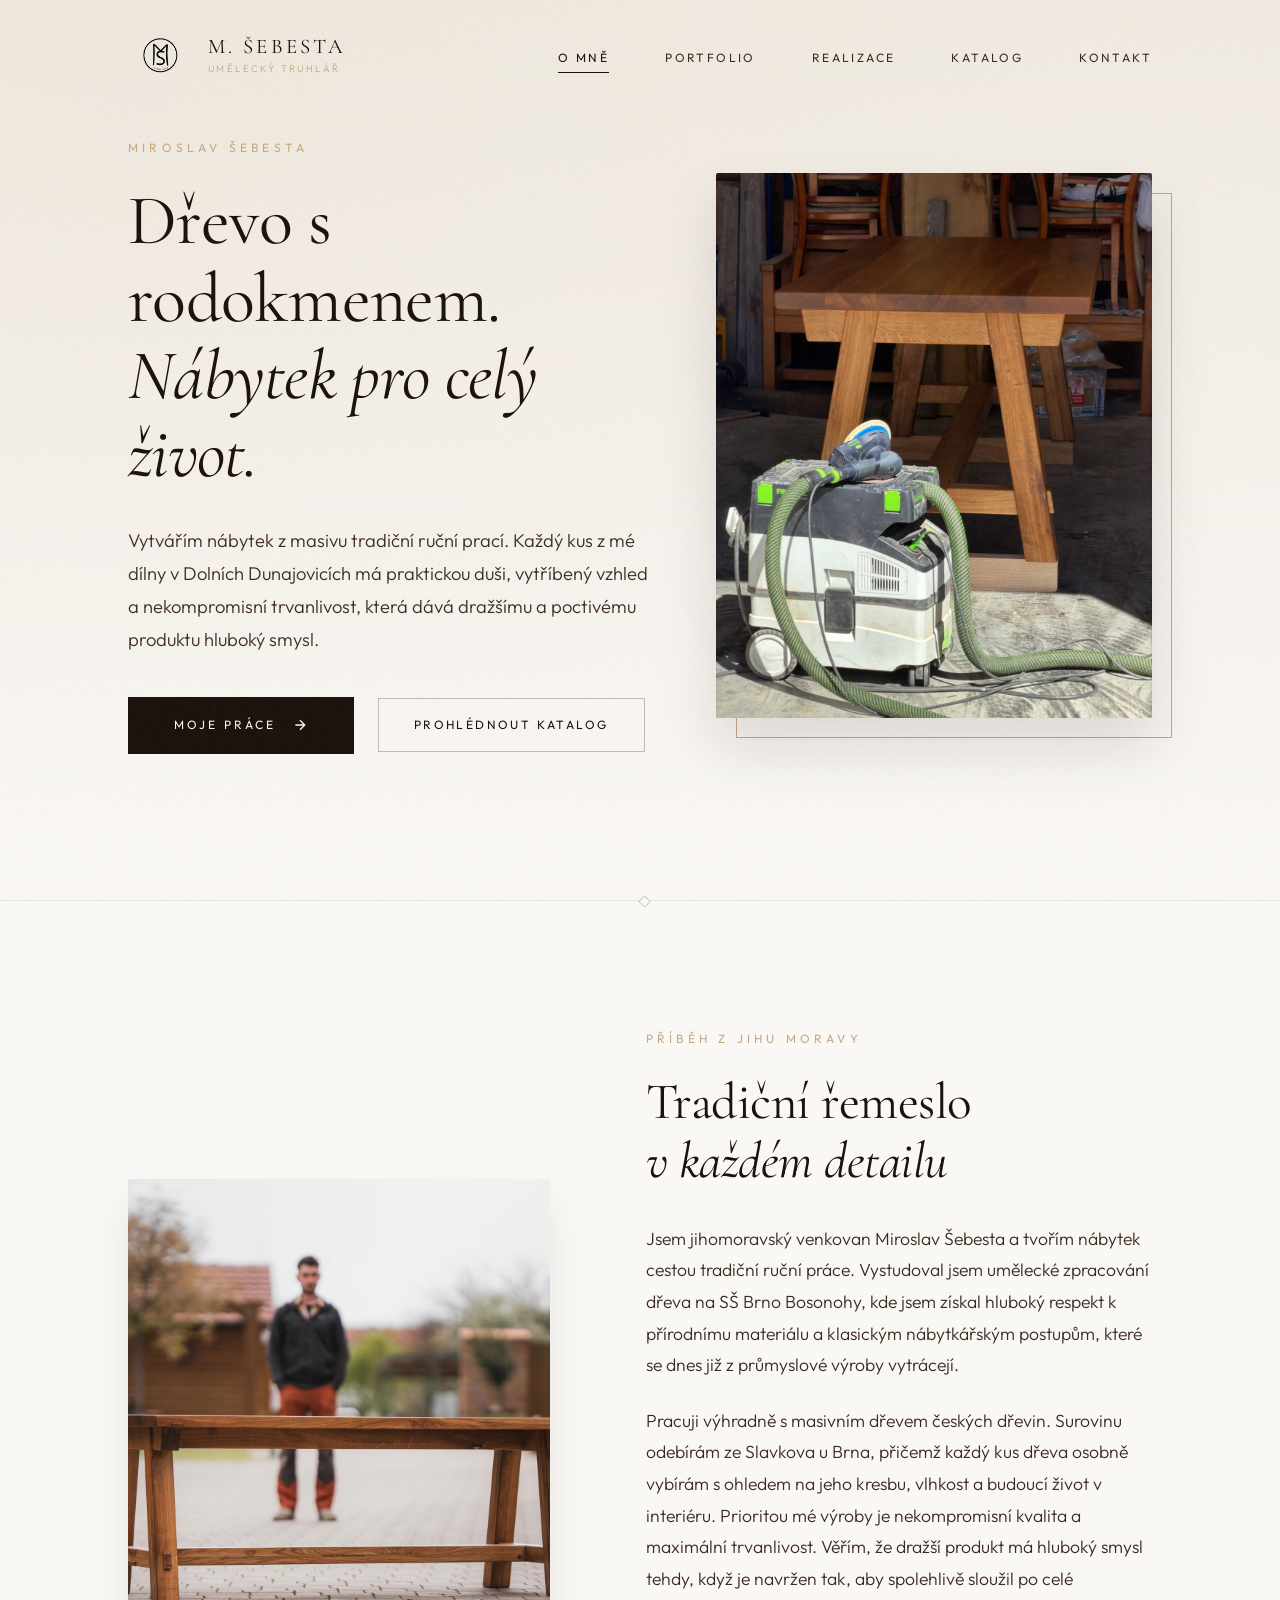
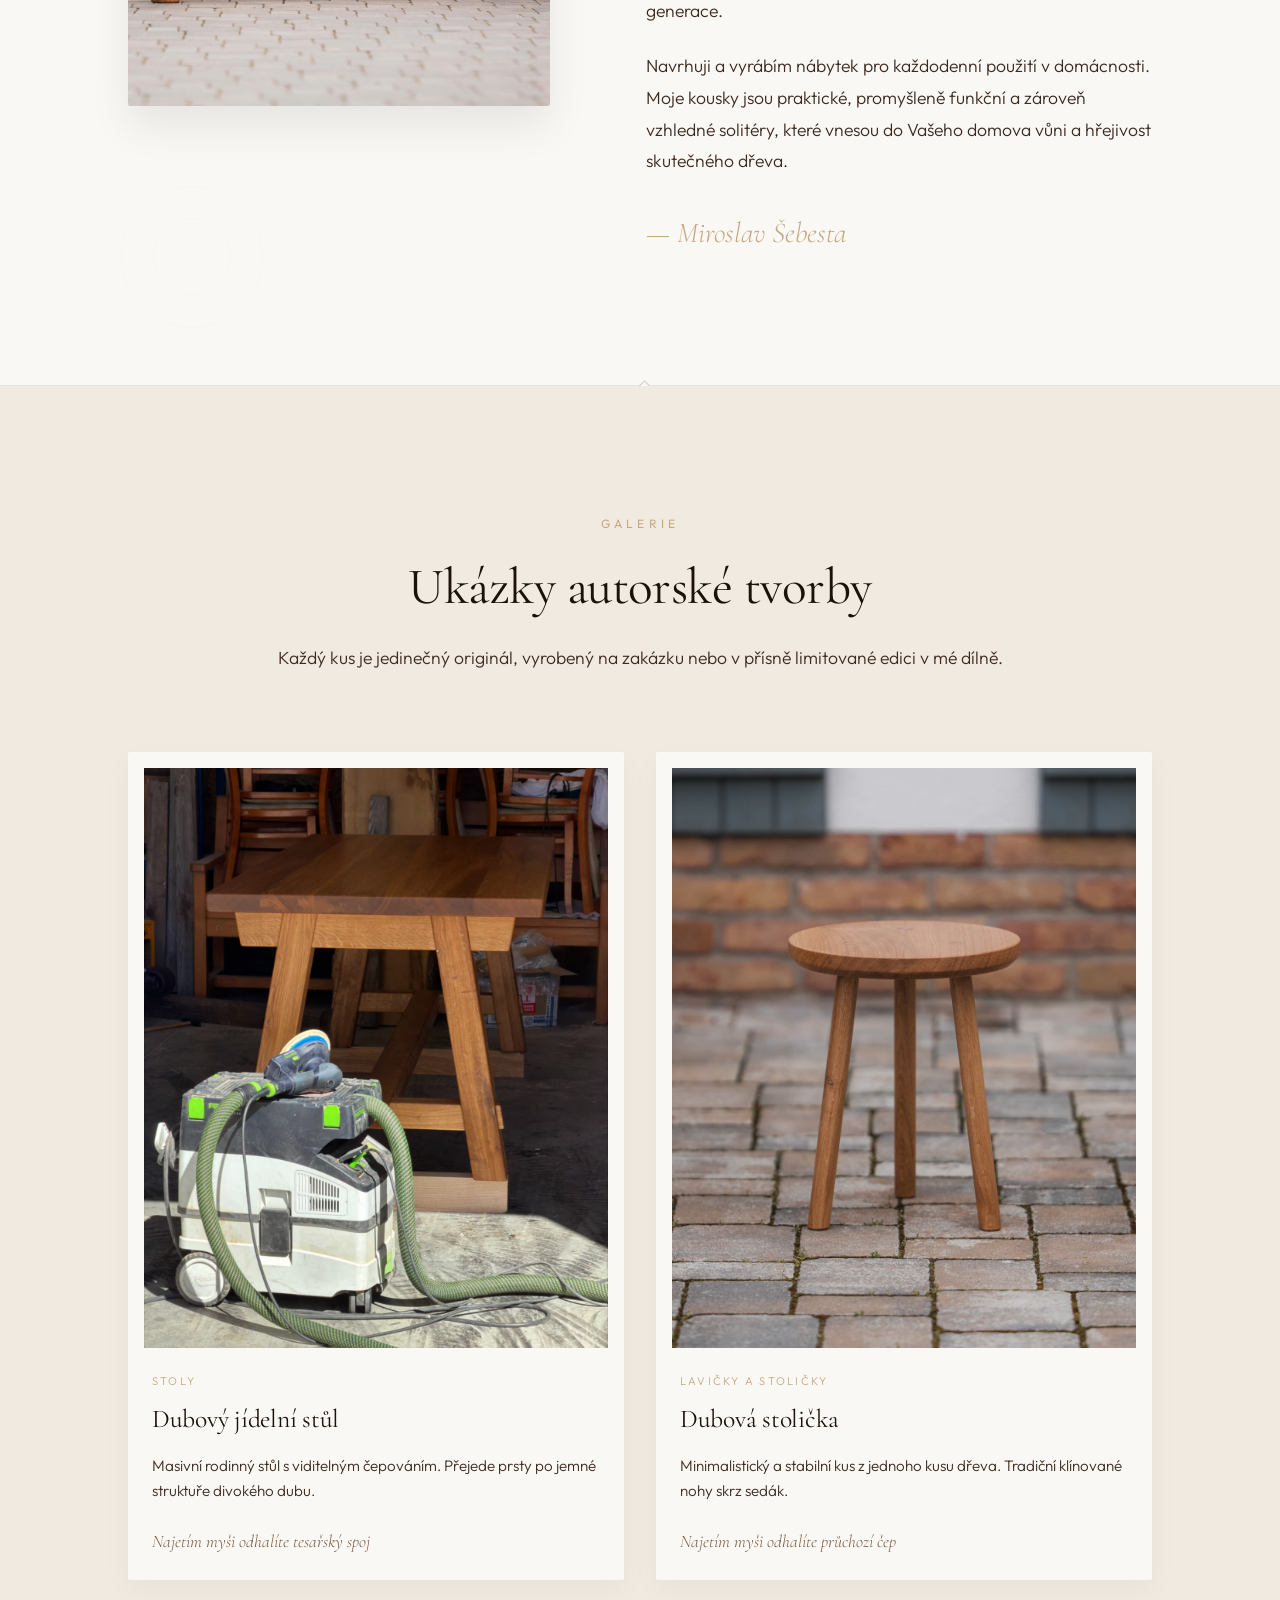
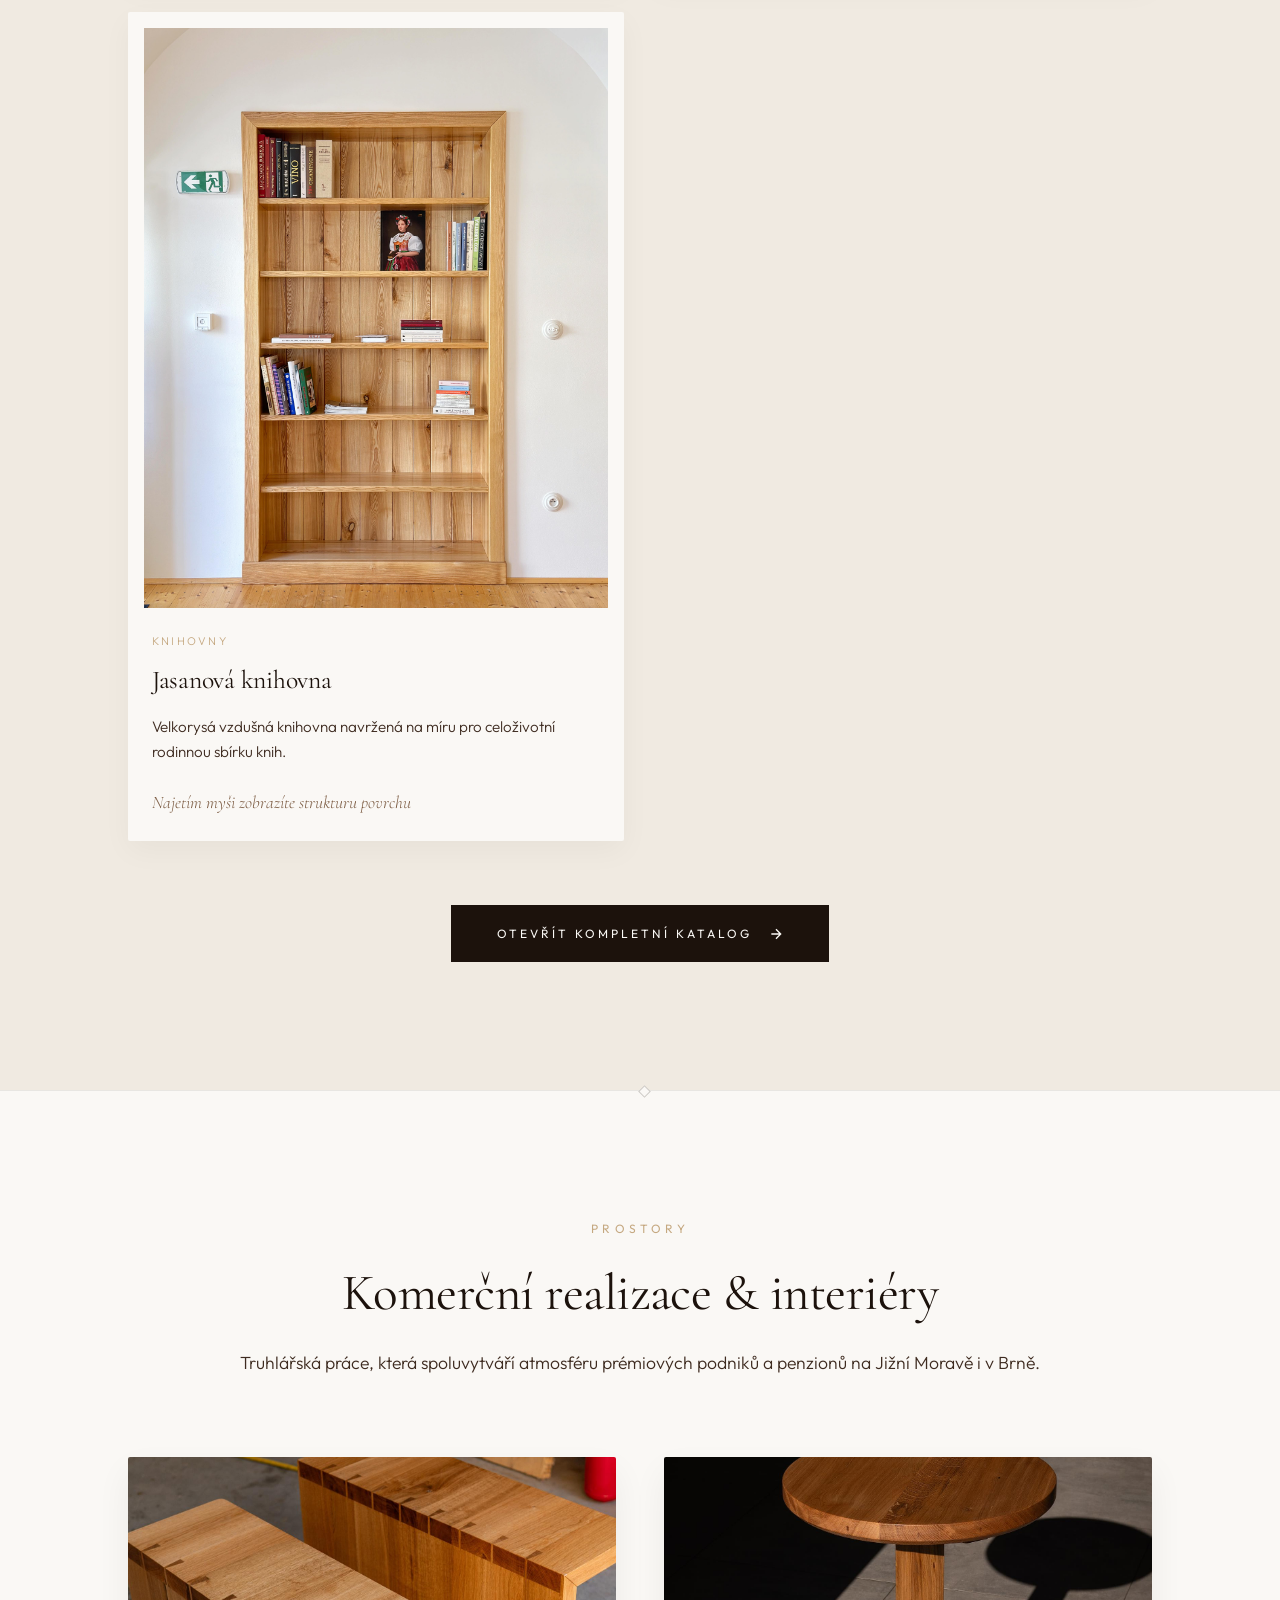
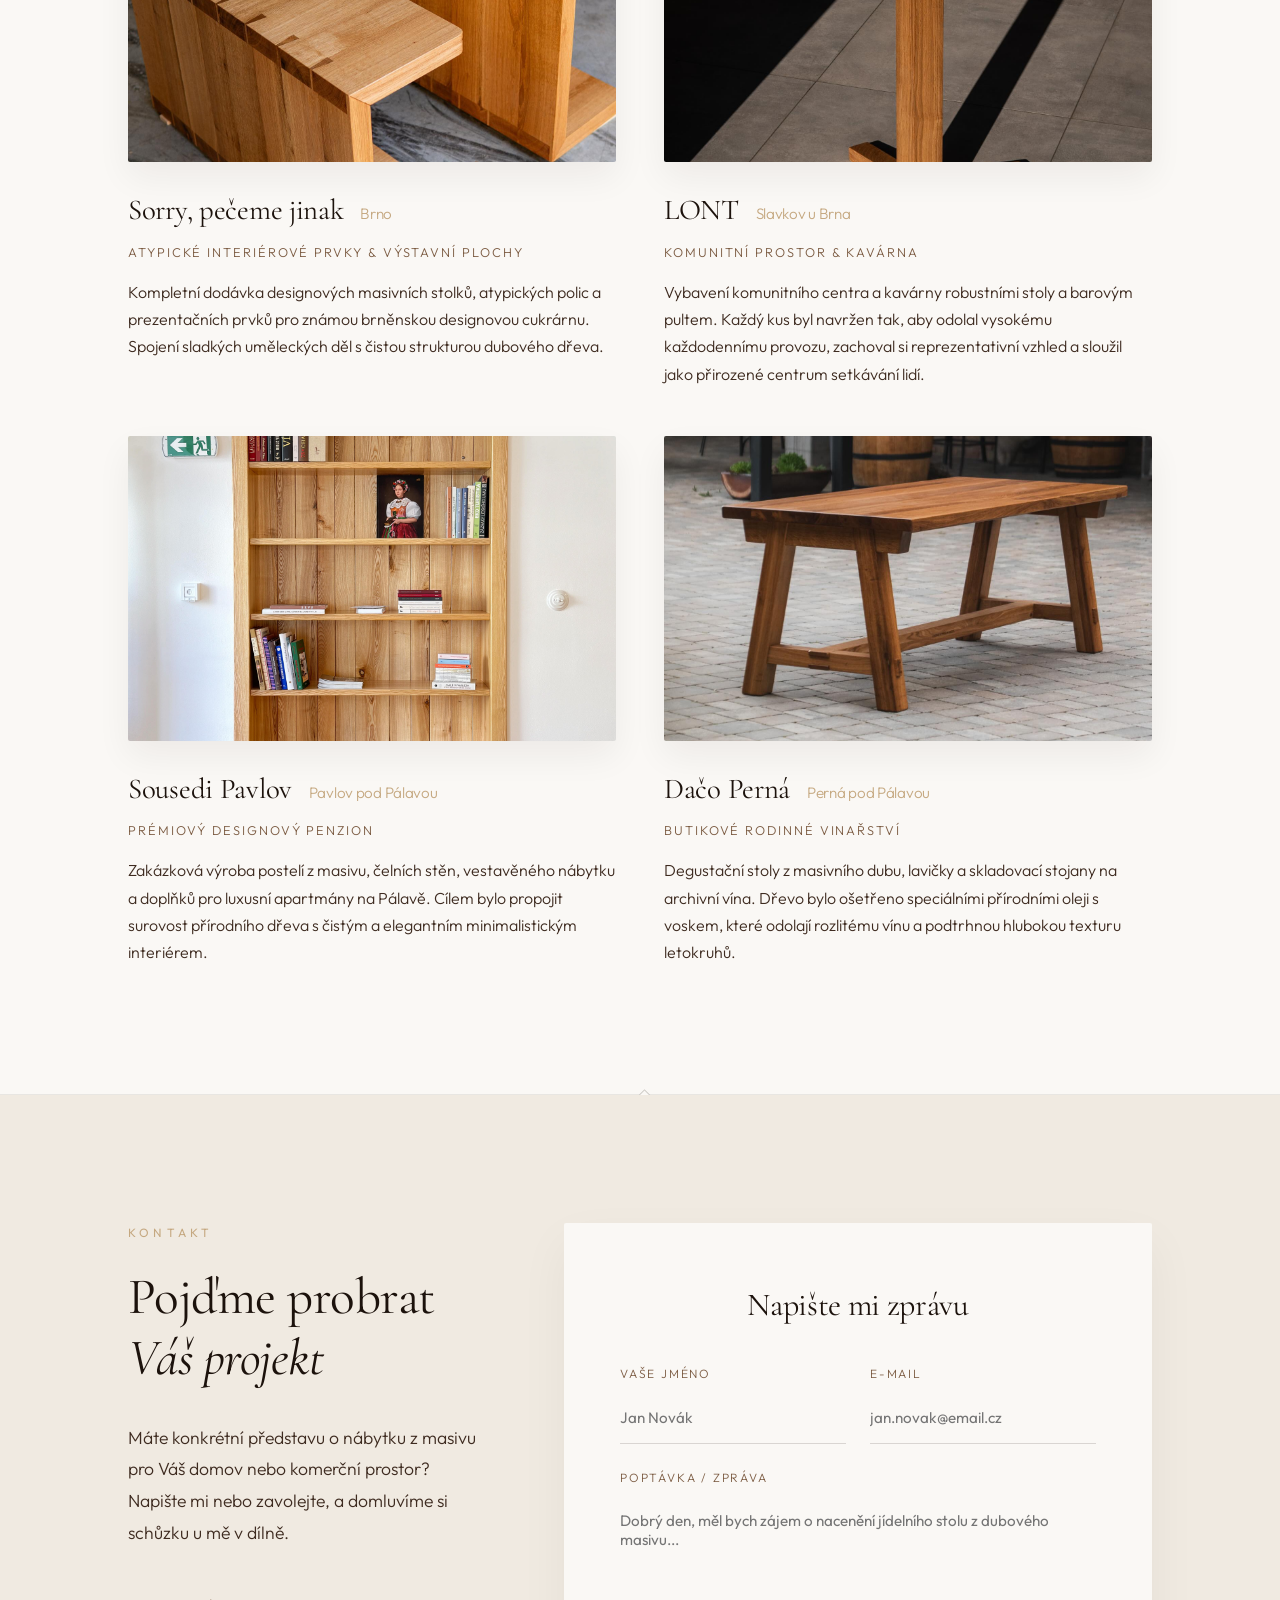
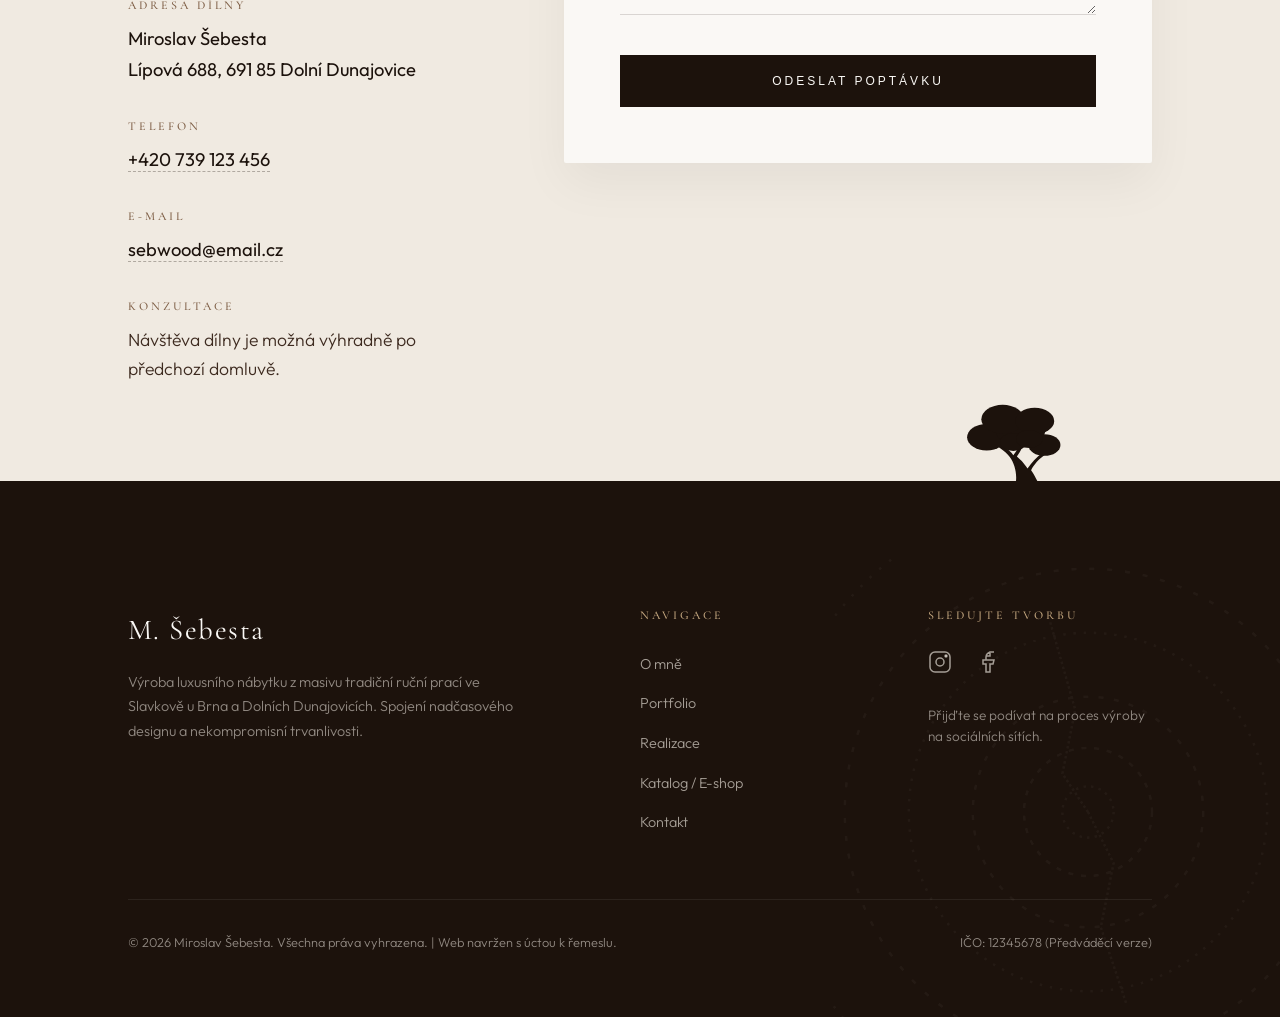
==== commit a09093d1: "new logo" ====
--- a/index.html
+++ b/index.html
@@ -32,7 +32,7 @@
         "@type": "LocalBusiness",
         "@id": "https://ms-furniture.cz/#localbusiness",
         "name": "Miroslav Šebesta - Umělecké truhlářství",
-        "image": "https://ms-furniture.cz/assets/logo1.jpg",
+        "image": "https://ms-furniture.cz/assets/mswood-logo.png",
         "description": "Ruční výroba originálního nábytku z masivního českého dřeva se zaměřením na maximální životnost a detail tesařských spojů.",
         "url": "https://ms-furniture.cz/",
         "telephone": "+420739123456",
@@ -89,7 +89,7 @@
   <nav id="navbar">
     <div class="logo-container">
       <a href="#" class="logo-container">
-        <img class="logo-img" src="assets/logo1.jpg" alt="Miroslav Šebesta Logo">
+        <img class="logo-img" src="assets/mswood-logo.png" alt="Miroslav Šebesta Logo">
         <div class="logo-text">
           <span class="logo-title">M. Šebesta</span>
           <span class="logo-subtitle">Umělecký truhlář</span>
@@ -495,4 +495,4 @@
   <!-- Scripts -->
   <script src="main.js"></script>
 </body>
-</html>+</html>
